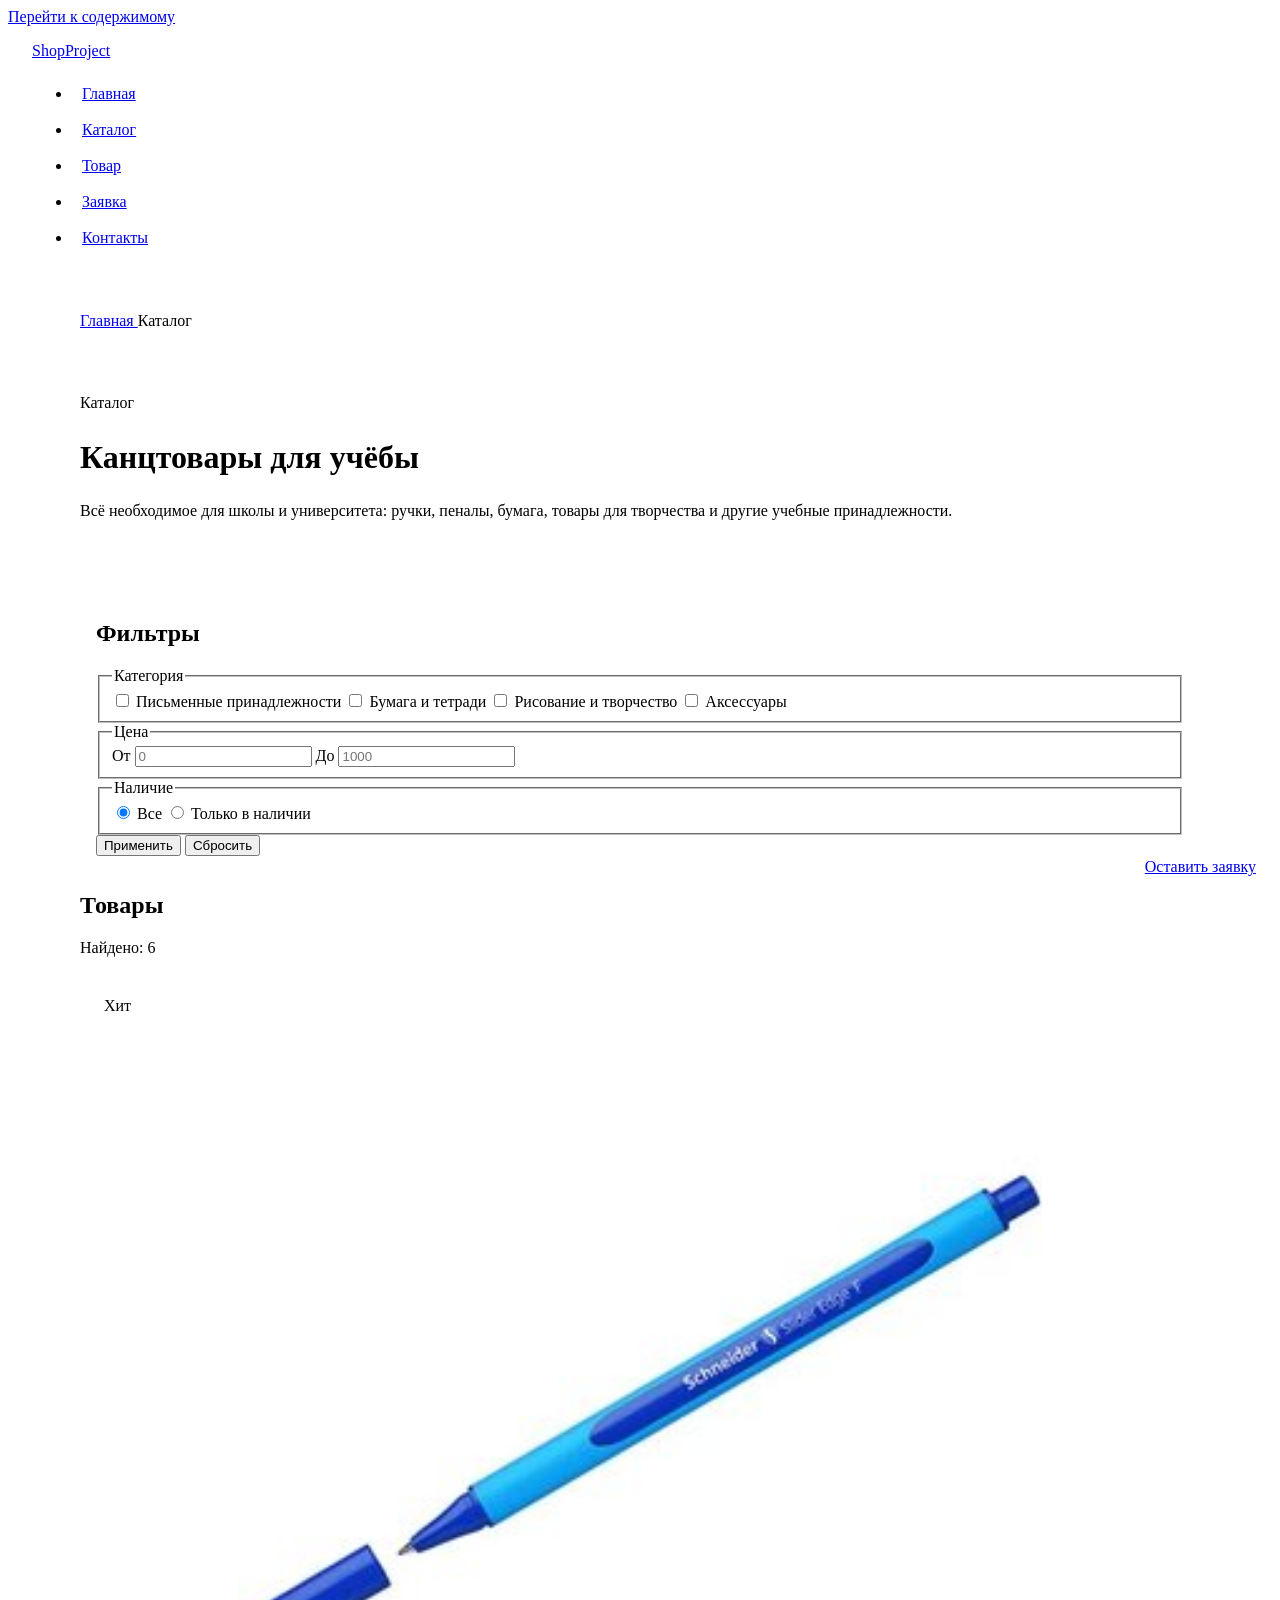
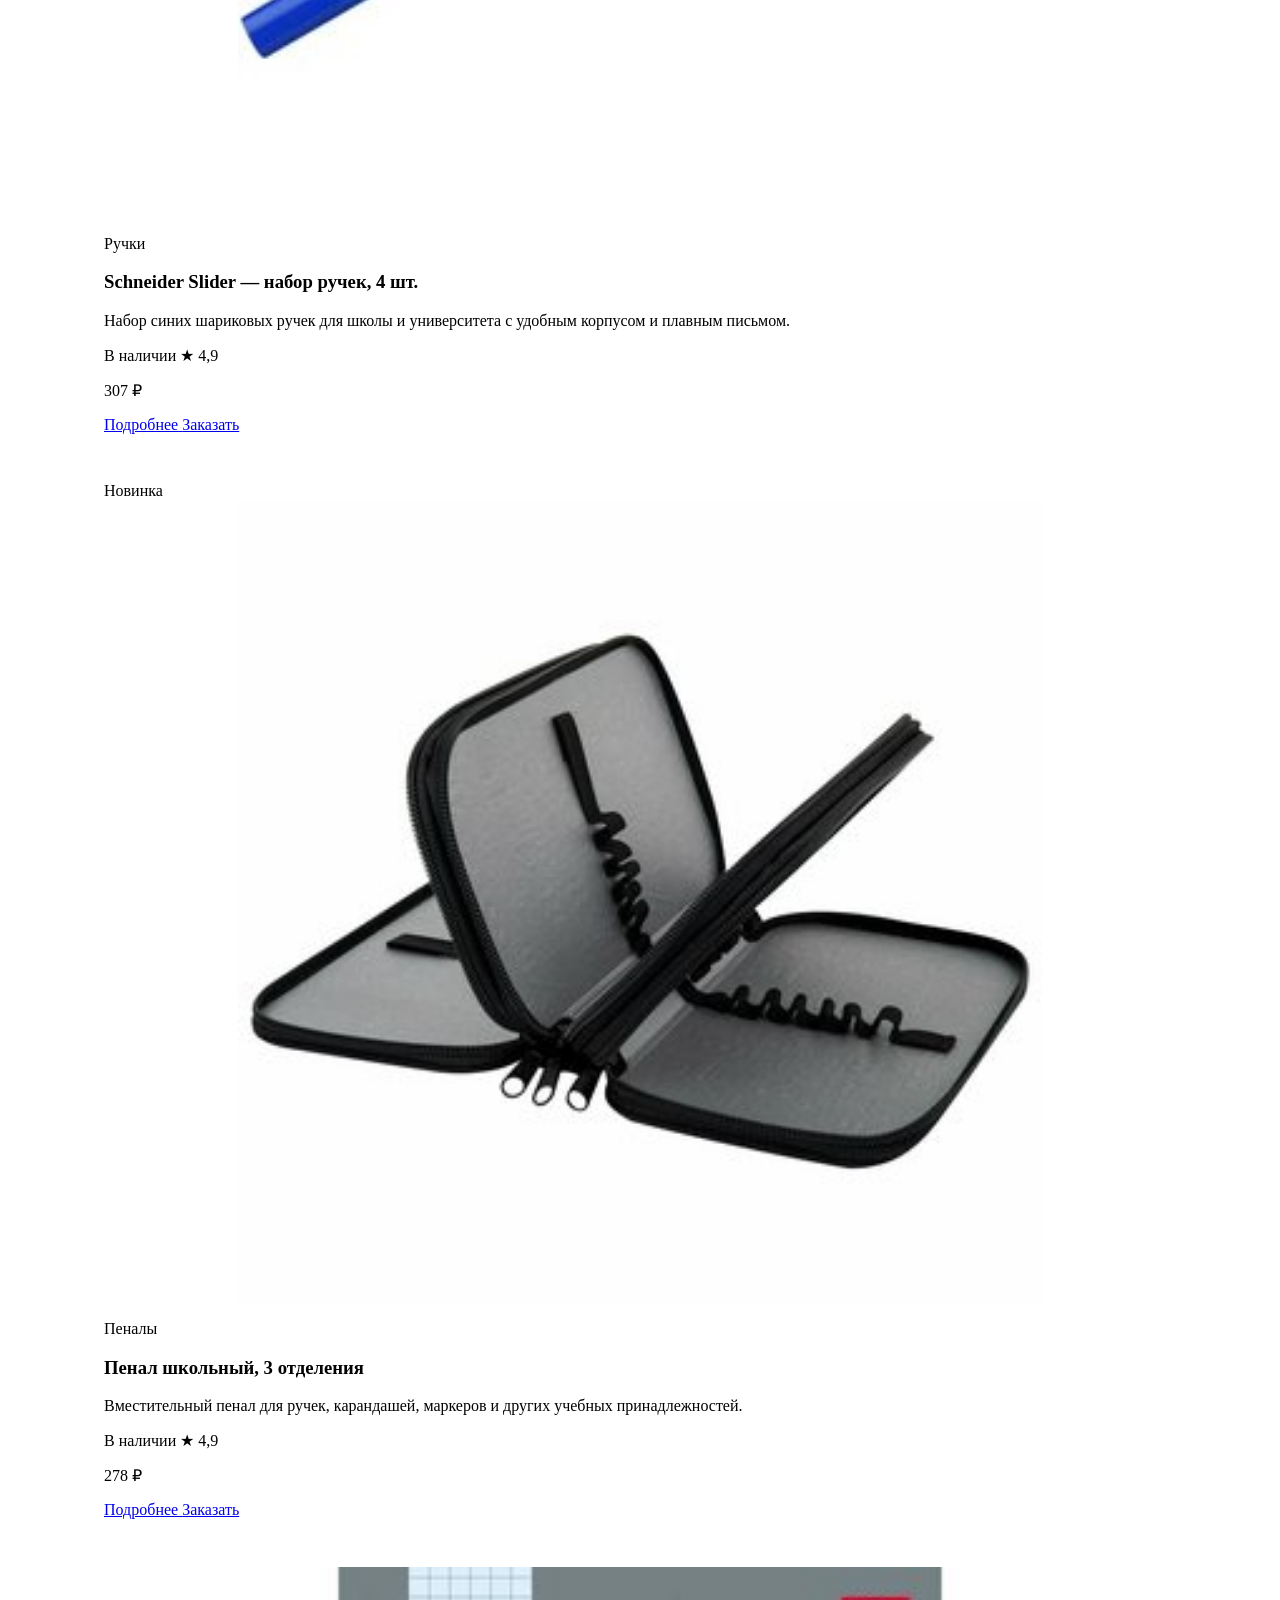
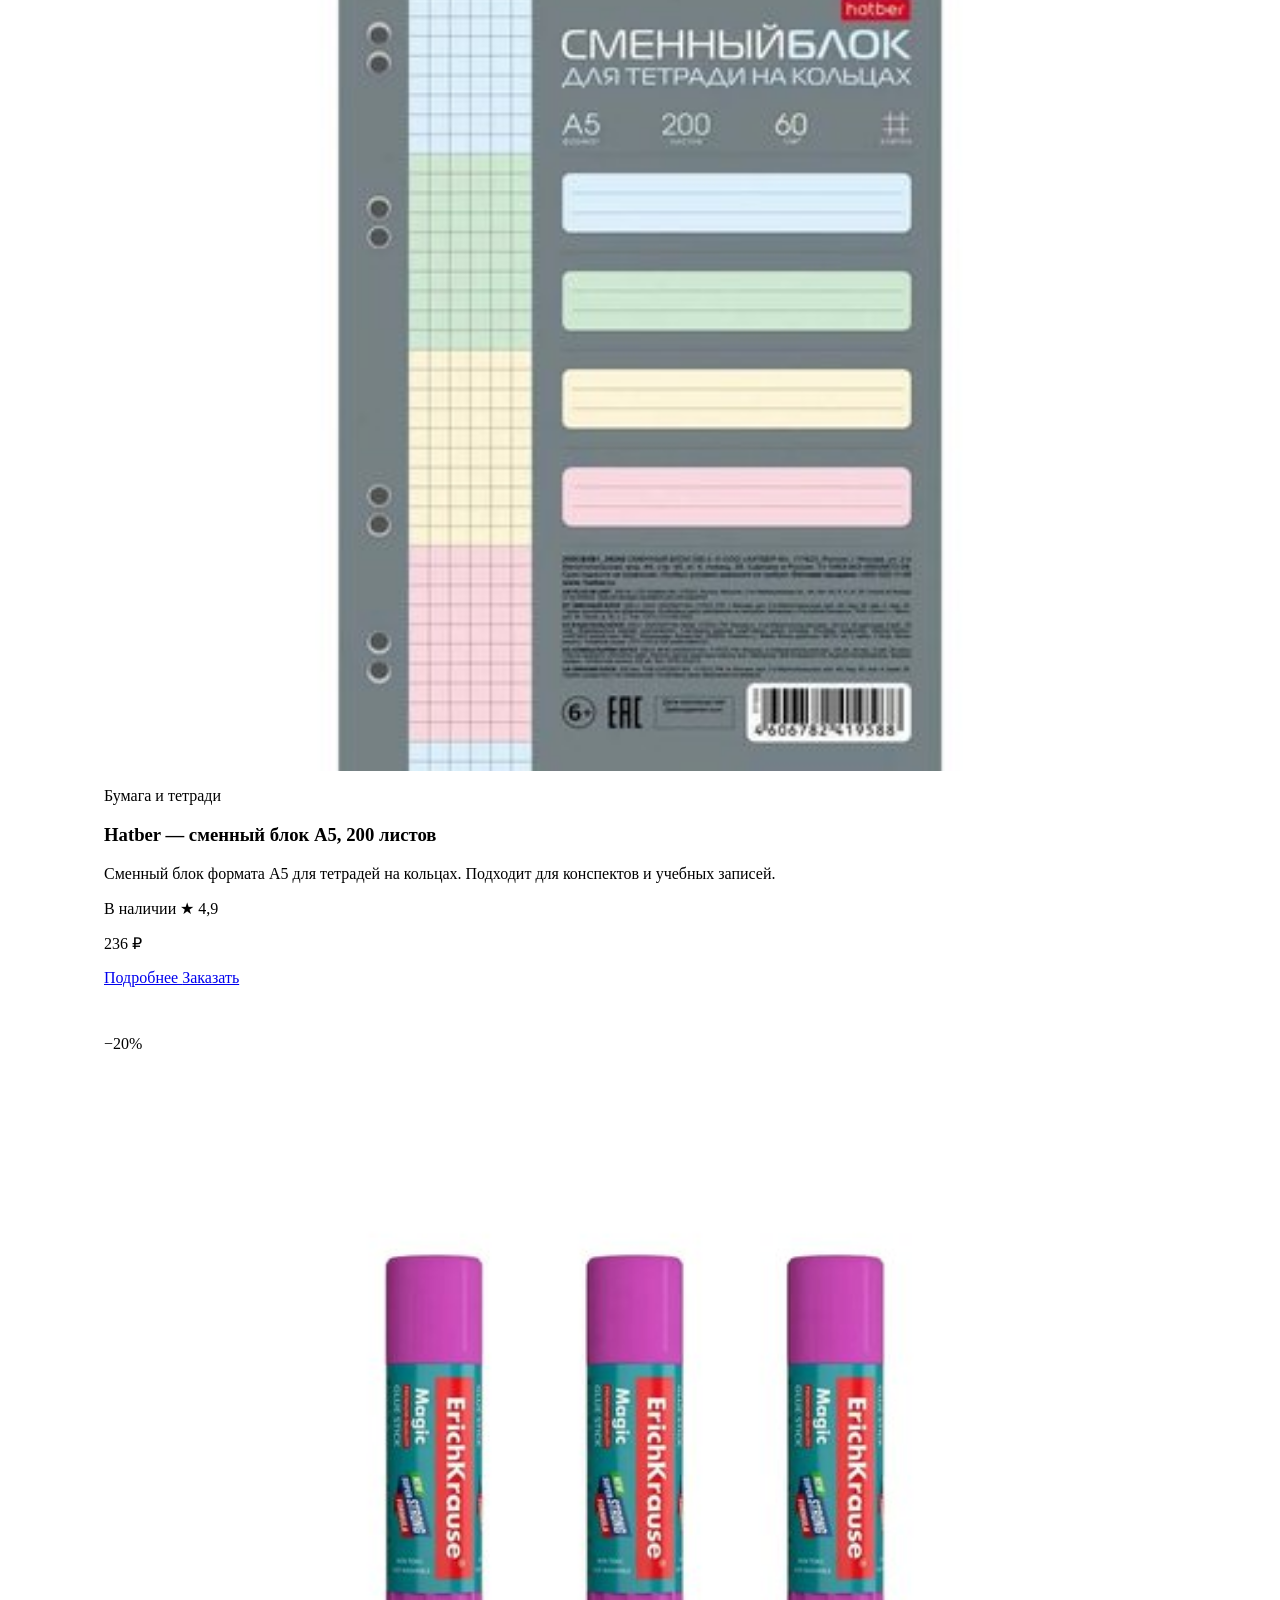
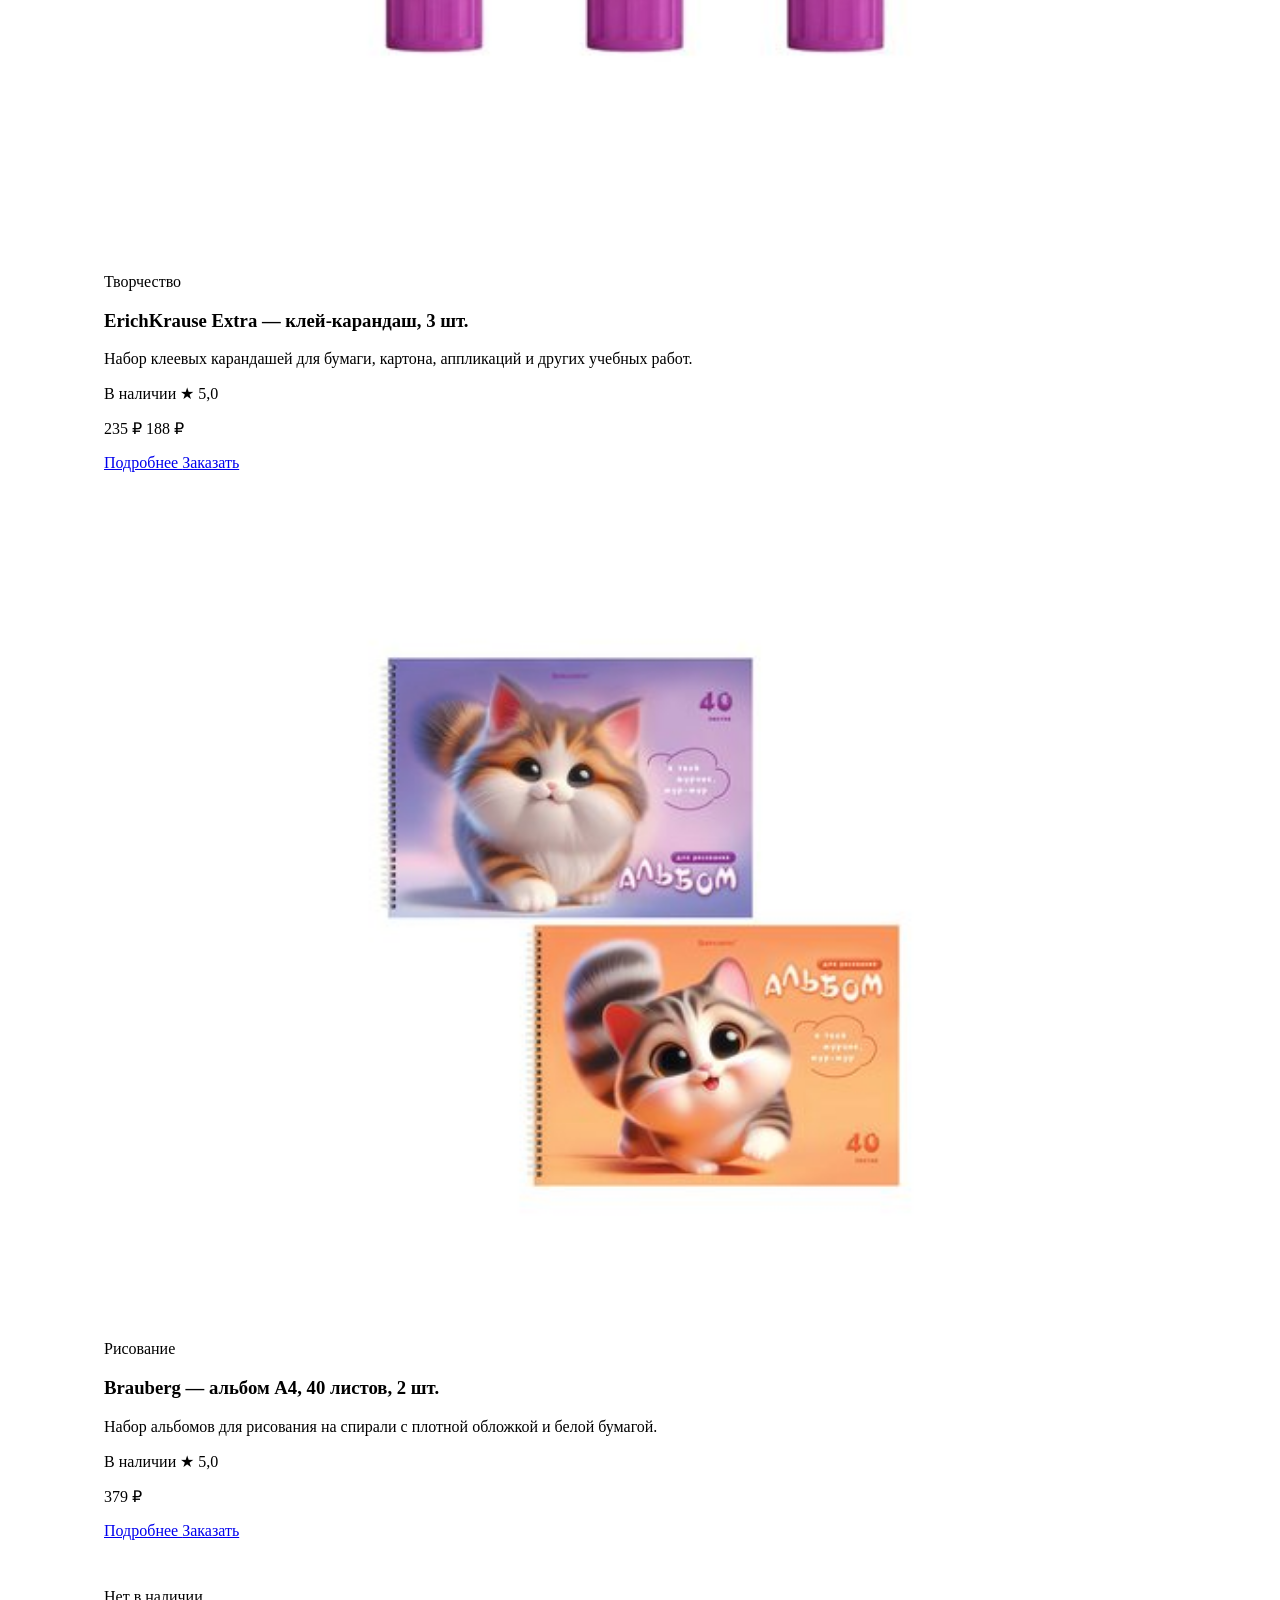
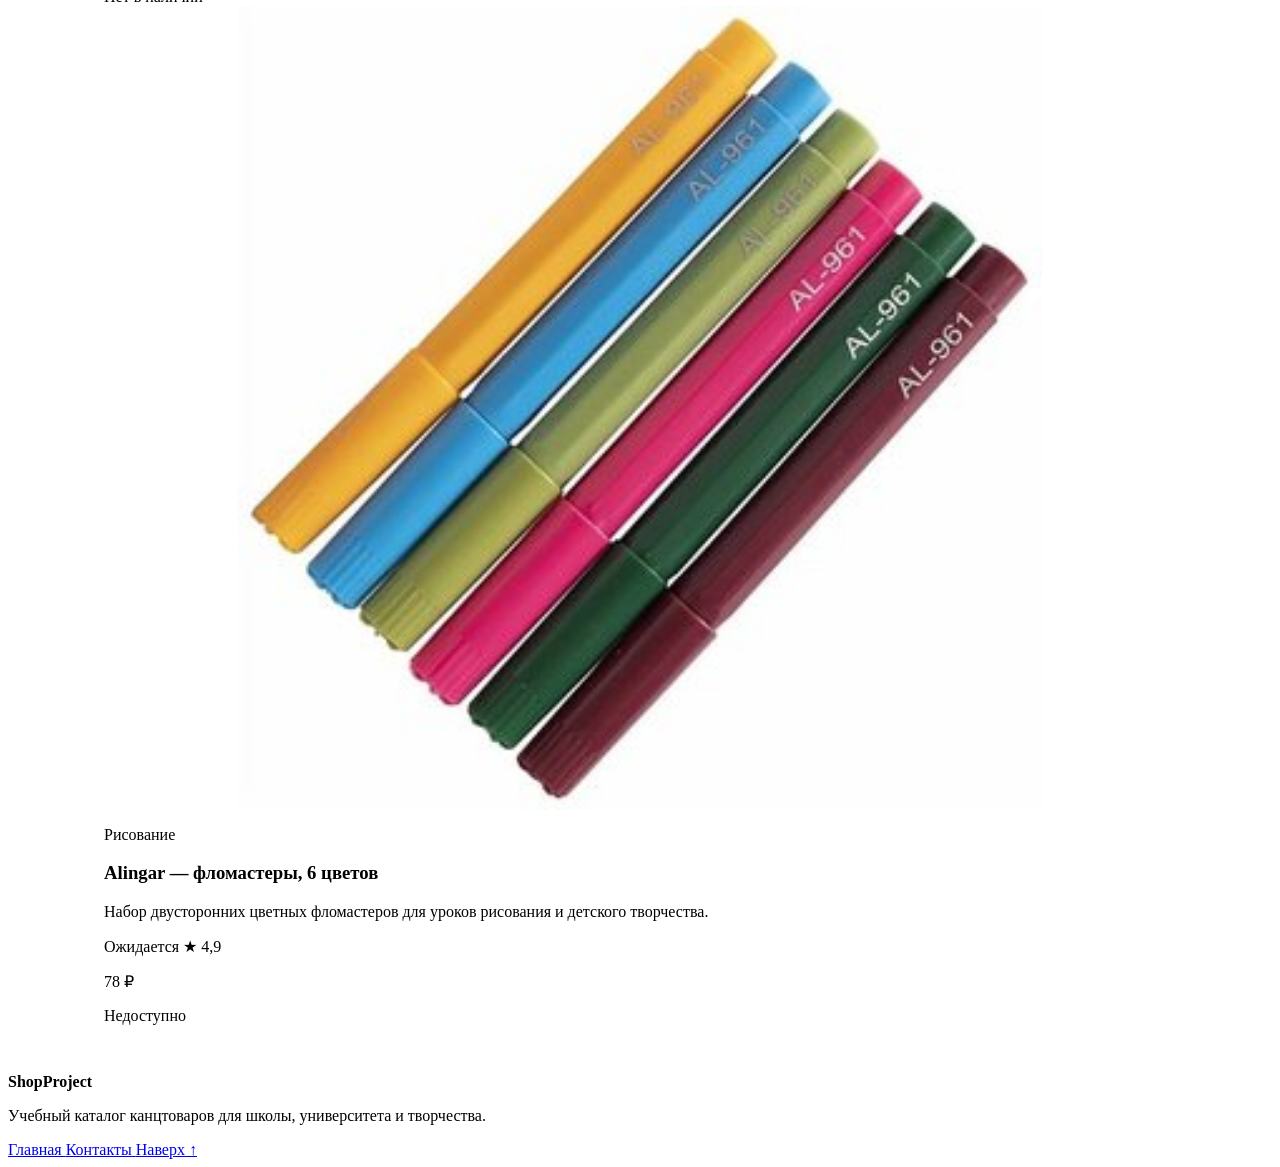
==== catalog.html @ f067e70b "feat: add responsive layout styles" ====
<!DOCTYPE html>
<html lang="ru">

<head>
  <meta charset="UTF-8">

  <meta
    name="viewport"
    content="width=device-width, initial-scale=1.0"
  >

  <meta
    name="description"
    content="Каталог учебных канцтоваров ShopProject: ручки, пеналы, бумага, клей, альбомы и фломастеры."
  >

  <title>Каталог канцтоваров — ShopProject</title>

  <link rel="stylesheet" href="css/style.css">
  <link rel="stylesheet" href="css/responsive.css">
</head>


<body id="top">

  <a
    class="skip-link"
    href="#main-content"
  >
    Перейти к содержимому
  </a>


  <!-- ===============================
       Шапка сайта
       =============================== -->

  <header class="site-header">

    <div class="site-header__inner">

      <a
        class="site-header__logo"
        href="index.html"
      >
        ShopProject
      </a>


      <nav
        class="site-nav"
        aria-label="Основная навигация"
      >

        <ul class="site-nav__list">

          <li class="site-nav__item">
            <a
              class="site-nav__link"
              href="index.html"
            >
              Главная
            </a>
          </li>

          <li class="site-nav__item">
            <a
              class="site-nav__link site-nav__link--active"
              href="catalog.html"
              aria-current="page"
            >
              Каталог
            </a>
          </li>

          <li class="site-nav__item">
            <a
              class="site-nav__link"
              href="product.html"
            >
              Товар
            </a>
          </li>

          <li class="site-nav__item">
            <a
              class="site-nav__link"
              href="order.html"
            >
              Заявка
            </a>
          </li>

          <li class="site-nav__item">
            <a
              class="site-nav__link"
              href="contacts.html"
            >
              Контакты
            </a>
          </li>

        </ul>

      </nav>

    </div>

  </header>


  <!-- ===============================
       Основное содержимое
       =============================== -->

  <main id="main-content">


    <!-- Хлебные крошки -->

    <nav
      class="breadcrumbs"
      aria-label="Хлебные крошки"
    >

      <a
        class="breadcrumbs__link"
        href="index.html"
      >
        Главная
      </a>

      <span
        class="breadcrumbs__current"
        aria-current="page"
      >
        Каталог
      </span>

    </nav>


    <!-- Заголовок каталога -->

    <section class="section section--compact">

      <div class="section__heading">

        <p class="section__eyebrow">
          Каталог
        </p>

        <h1 class="section__title">
          Канцтовары для учёбы
        </h1>

      </div>


      <p class="section__text">
        Всё необходимое для школы и университета:
        ручки, пеналы, бумага, товары для творчества
        и другие учебные принадлежности.
      </p>

    </section>


    <!-- ===============================
         Каталог и фильтры
         =============================== -->

    <div class="catalog-layout">


      <!-- Фильтры -->

      <aside
        class="catalog-filters"
        aria-labelledby="filters-title"
      >

        <h2
          class="catalog-filters__title"
          id="filters-title"
        >
          Фильтры
        </h2>


        <form
          class="filters-form"
          action="#"
          method="get"
        >


          <!-- Категория -->

          <fieldset class="filters-form__group">

            <legend class="filters-form__legend">
              Категория
            </legend>


            <label class="filters-form__label">

              <input
                class="filters-form__checkbox"
                type="checkbox"
                name="category"
                value="writing"
              >

              Письменные принадлежности

            </label>


            <label class="filters-form__label">

              <input
                class="filters-form__checkbox"
                type="checkbox"
                name="category"
                value="paper"
              >

              Бумага и тетради

            </label>


            <label class="filters-form__label">

              <input
                class="filters-form__checkbox"
                type="checkbox"
                name="category"
                value="creative"
              >

              Рисование и творчество

            </label>


            <label class="filters-form__label">

              <input
                class="filters-form__checkbox"
                type="checkbox"
                name="category"
                value="accessories"
              >

              Аксессуары

            </label>

          </fieldset>


          <!-- Цена -->

          <fieldset class="filters-form__group">

            <legend class="filters-form__legend">
              Цена
            </legend>


            <label
              class="filters-form__label"
              for="price-from"
            >
              От
            </label>

            <input
              class="filters-form__input"
              id="price-from"
              name="price-from"
              type="number"
              min="0"
              placeholder="0"
            >


            <label
              class="filters-form__label"
              for="price-to"
            >
              До
            </label>

            <input
              class="filters-form__input"
              id="price-to"
              name="price-to"
              type="number"
              min="0"
              placeholder="1000"
            >

          </fieldset>


          <!-- Наличие -->

          <fieldset class="filters-form__group">

            <legend class="filters-form__legend">
              Наличие
            </legend>


            <label class="filters-form__label">

              <input
                class="filters-form__radio"
                type="radio"
                name="stock"
                value="all"
                checked
              >

              Все

            </label>


            <label class="filters-form__label">

              <input
                class="filters-form__radio"
                type="radio"
                name="stock"
                value="available"
              >

              Только в наличии

            </label>

          </fieldset>


          <!-- Кнопки -->

          <div class="filters-form__actions">

            <button
              class="button button--primary"
              type="button"
            >
              Применить
            </button>


            <button
              class="button button--secondary"
              type="reset"
            >
              Сбросить
            </button>

          </div>

        </form>

      </aside>


      <!-- ===============================
           Товары
           =============================== -->

      <section
        class="catalog-products"
        aria-labelledby="catalog-products-title"
      >


        <div class="catalog-products__header">

          <h2
            class="catalog-products__title"
            id="catalog-products-title"
          >
            Товары
          </h2>

          <p class="catalog-products__count">
            Найдено: 6
          </p>

        </div>


        <div class="products-grid">


          <!-- ===============================
               Товар 1
               =============================== -->

          <article
            class="product-card product-card--featured"
          >

            <span
              class="product-card__badge product-card__badge--hit"
            >
              Хит
            </span>

            <img alt="Набор синих шариковых ручек Schneider Slider" class="product-card__image" decoding="async" height="550" loading="lazy" sizes="(max-width: 639px) calc(100vw - 80px), (max-width: 1023px) calc(50vw - 64px), (max-width: 1279px) 33vw, 25vw" src="images/product-1.jpg" srcset="images/product-1-320.jpg 320w, images/product-1-480.jpg 480w, images/product-1-550.jpg 550w" width="550"/>



            <p class="product-card__category">
              Ручки
            </p>


            <h3 class="product-card__title">
              Schneider Slider — набор ручек, 4 шт.
            </h3>


            <p class="product-card__description">
              Набор синих шариковых ручек для школы
              и университета с удобным корпусом
              и плавным письмом.
            </p>


            <div class="product-card__meta">

              <span class="product-card__availability">
                В наличии
              </span>

              <span class="product-card__rating">
                ★ 4,9
              </span>

            </div>


            <p class="product-card__price">
              307 ₽
            </p>


            <div class="product-card__actions">

              <a
                class="button button--secondary"
                href="product.html"
              >
                Подробнее
              </a>

              <a
                class="button button--primary"
                href="order.html"
              >
                Заказать
              </a>

            </div>

          </article>


          <!-- ===============================
               Товар 2
               =============================== -->

          <article
            class="product-card product-card--new"
          >

            <span
              class="product-card__badge product-card__badge--new"
            >
              Новинка
            </span>


            <img alt="Школьный пенал с тремя отделениями" class="product-card__image" decoding="async" height="1500" loading="lazy" sizes="(max-width: 639px) calc(100vw - 80px), (max-width: 1023px) calc(50vw - 64px), (max-width: 1279px) 33vw, 25vw" src="images/product-2.jpg" srcset="images/product-2-320.jpg 320w, images/product-2-480.jpg 480w, images/product-2-960.jpg 960w" width="1500"/>


            <p class="product-card__category">
              Пеналы
            </p>


            <h3 class="product-card__title">
              Пенал школьный, 3 отделения
            </h3>


            <p class="product-card__description">
              Вместительный пенал для ручек,
              карандашей, маркеров и других
              учебных принадлежностей.
            </p>


            <div class="product-card__meta">

              <span class="product-card__availability">
                В наличии
              </span>

              <span class="product-card__rating">
                ★ 4,9
              </span>

            </div>


            <p class="product-card__price">
              278 ₽
            </p>


            <div class="product-card__actions">

              <a
                class="button button--secondary"
                href="product.html"
              >
                Подробнее
              </a>

              <a
                class="button button--primary"
                href="order.html"
              >
                Заказать
              </a>

            </div>

          </article>


          <!-- ===============================
               Товар 3
               =============================== -->

          <article class="product-card">

            <img alt="Сменный блок Hatber формата А5 на 200 листов" class="product-card__image" decoding="async" height="800" loading="lazy" sizes="(max-width: 639px) calc(100vw - 80px), (max-width: 1023px) calc(50vw - 64px), (max-width: 1279px) 33vw, 25vw" src="images/product-3.jpg" srcset="images/product-3-320.jpg 320w, images/product-3-480.jpg 480w, images/product-3-800.jpg 800w" width="800"/>


            <p class="product-card__category">
              Бумага и тетради
            </p>


            <h3 class="product-card__title">
              Hatber — сменный блок А5, 200 листов
            </h3>


            <p class="product-card__description">
              Сменный блок формата А5 для тетрадей
              на кольцах. Подходит для конспектов
              и учебных записей.
            </p>


            <div class="product-card__meta">

              <span class="product-card__availability">
                В наличии
              </span>

              <span class="product-card__rating">
                ★ 4,9
              </span>

            </div>


            <p class="product-card__price">
              236 ₽
            </p>


            <div class="product-card__actions">

              <a
                class="button button--secondary"
                href="product.html"
              >
                Подробнее
              </a>

              <a
                class="button button--primary"
                href="order.html"
              >
                Заказать
              </a>

            </div>

          </article>


          <!-- ===============================
               Товар 4
               =============================== -->

          <article
            class="product-card product-card--discount"
          >

            <span
              class="product-card__badge product-card__badge--discount"
            >
              −20%
            </span>


            <img alt="Набор клея-карандаша ErichKrause Extra" class="product-card__image" decoding="async" height="1200" loading="lazy" sizes="(max-width: 639px) calc(100vw - 80px), (max-width: 1023px) calc(50vw - 64px), (max-width: 1279px) 33vw, 25vw" src="images/product-4.jpg" srcset="images/product-4-320.jpg 320w, images/product-4-480.jpg 480w, images/product-4-900.jpg 900w" width="900"/>


            <p class="product-card__category">
              Творчество
            </p>


            <h3 class="product-card__title">
              ErichKrause Extra — клей-карандаш, 3 шт.
            </h3>


            <p class="product-card__description">
              Набор клеевых карандашей для бумаги,
              картона, аппликаций и других
              учебных работ.
            </p>


            <div class="product-card__meta">

              <span class="product-card__availability">
                В наличии
              </span>

              <span class="product-card__rating">
                ★ 5,0
              </span>

            </div>


            <p class="product-card__price">

              <span class="product-card__old-price">
                235 ₽
              </span>

              188 ₽

            </p>


            <div class="product-card__actions">

              <a
                class="button button--secondary"
                href="product.html"
              >
                Подробнее
              </a>

              <a
                class="button button--primary"
                href="order.html"
              >
                Заказать
              </a>

            </div>

          </article>


          <!-- ===============================
               Товар 5
               =============================== -->

          <article class="product-card">

            <img alt="Альбом для рисования Brauberg формата А4" class="product-card__image" decoding="async" height="2000" loading="lazy" sizes="(max-width: 639px) calc(100vw - 80px), (max-width: 1023px) calc(50vw - 64px), (max-width: 1279px) 33vw, 25vw" src="images/product-5.jpg" srcset="images/product-5-320.jpg 320w, images/product-5-480.jpg 480w, images/product-5-960.jpg 960w" width="1500"/>


            <p class="product-card__category">
              Рисование
            </p>


            <h3 class="product-card__title">
              Brauberg — альбом А4, 40 листов, 2 шт.
            </h3>


            <p class="product-card__description">
              Набор альбомов для рисования
              на спирали с плотной обложкой
              и белой бумагой.
            </p>


            <div class="product-card__meta">

              <span class="product-card__availability">
                В наличии
              </span>

              <span class="product-card__rating">
                ★ 5,0
              </span>

            </div>


            <p class="product-card__price">
              379 ₽
            </p>


            <div class="product-card__actions">

              <a
                class="button button--secondary"
                href="product.html"
              >
                Подробнее
              </a>

              <a
                class="button button--primary"
                href="order.html"
              >
                Заказать
              </a>

            </div>

          </article>


          <!-- ===============================
               Товар 6
               =============================== -->

          <article
            class="product-card product-card--unavailable"
          >

            <span
              class="product-card__badge product-card__badge--muted"
            >
              Нет в наличии
            </span>


            <img alt="Двусторонние фломастеры Alingar на 6 цветов" class="product-card__image" decoding="async" height="800" loading="lazy" sizes="(max-width: 639px) calc(100vw - 80px), (max-width: 1023px) calc(50vw - 64px), (max-width: 1279px) 33vw, 25vw" src="images/product-6.jpg" srcset="images/product-6-320.jpg 320w, images/product-6-480.jpg 480w, images/product-6-800.jpg 800w" width="800"/>


            <p class="product-card__category">
              Рисование
            </p>


            <h3 class="product-card__title">
              Alingar — фломастеры, 6 цветов
            </h3>


            <p class="product-card__description">
              Набор двусторонних цветных фломастеров
              для уроков рисования и детского
              творчества.
            </p>


            <div class="product-card__meta">

              <span
                class="product-card__availability product-card__availability--muted"
              >
                Ожидается
              </span>

              <span class="product-card__rating">
                ★ 4,9
              </span>

            </div>


            <p class="product-card__price">
              78 ₽
            </p>


            <span
              class="button button--disabled product-card__button"
              aria-disabled="true"
            >
              Недоступно
            </span>

          </article>

        </div>

      </section>

    </div>

  </main>


  <!-- ===============================
       Фиксированная кнопка
       =============================== -->

  <a
    class="floating-action"
    href="order.html"
    aria-label="Перейти к оформлению заявки"
  >
    Оставить заявку
  </a>


  <!-- ===============================
       Подвал
       =============================== -->

  <footer class="site-footer">

    <div class="site-footer__inner">

      <div>

        <strong class="site-footer__logo">
          ShopProject
        </strong>

        <p class="site-footer__text">
          Учебный каталог канцтоваров для школы,
          университета и творчества.
        </p>

      </div>


      <nav
        class="site-footer__nav"
        aria-label="Дополнительная навигация"
      >

        <a
          class="site-footer__link"
          href="index.html"
        >
          Главная
        </a>

        <a
          class="site-footer__link"
          href="contacts.html"
        >
          Контакты
        </a>

        <a
          class="site-footer__link"
          href="#top"
        >
          Наверх ↑
        </a>

      </nav>

    </div>

  </footer>

</body>

</html>
---- css/responsive.css ----
/* Адаптивная вёрстка. Mobile First. */
*,
*::before,
*::after {
  box-sizing: border-box;
}

html {
  scroll-behavior: smooth;
}

img,
video {
  max-width: 100%;
  height: auto;
}

body {
  min-width: 0;
}

main {
  width: 100%;
  min-width: 0;
  padding: 16px;
}

.container,
.main,
.section {
  width: min(100%, var(--container-width, 1120px));
  margin-inline: auto;
}

.section {
  padding-block: clamp(24px, 5vw, 48px);
}

.section__title {
  font-size: clamp(24px, 5vw, 32px);
}

.breadcrumbs,
.catalog-layout,
.product-details,
.order-layout,
.contacts-grid {
  width: min(100%, var(--container-width, 1120px));
  margin-inline: auto;
}

/* Шапка и меню */
.site-header {
  position: static;
  top: auto;
}

.site-header__inner {
  flex-direction: column;
  align-items: stretch;
  gap: 12px;
  padding: 16px;
}

.site-header__logo {
  align-self: flex-start;
}

.site-nav,
.site-nav__list,
.site-nav__item {
  width: 100%;
  min-width: 0;
}

.site-nav__list {
  flex-direction: column;
  flex-wrap: nowrap;
  align-items: stretch;
  gap: 6px;
}

.site-nav__link {
  display: block;
  width: 100%;
  padding: 12px 16px;
}

/* Главная страница */
.hero {
  grid-template-columns: minmax(0, 1fr);
  gap: 24px;
  padding: clamp(20px, 4vw, 48px);
}

.hero__content,
.hero__panel {
  min-width: 0;
}

.hero__title {
  font-size: clamp(28px, 7vw, 56px);
  line-height: 1.1;
  overflow-wrap: anywhere;
}

.hero__actions,
.product-card__actions,
.product-details__actions {
  flex-wrap: wrap;
}

.hero__panel {
  padding: clamp(18px, 3vw, 32px);
}

.hero__panel-list {
  grid-template-columns: minmax(0, 1fr);
}

.benefits-grid,
.steps-list,
.contacts-grid,
.feature-strip {
  grid-template-columns: minmax(0, 1fr);
}

/* Карточки товаров */
.products-grid {
  grid-template-columns: minmax(0, 1fr);
  gap: 16px;
}

.product-card {
  min-width: 0;
  padding: clamp(16px, 3vw, 24px);
}

.product-card__title,
.product-card__description {
  overflow-wrap: anywhere;
}

.product-card__image {
  display: block;
  width: 100%;
  aspect-ratio: 4 / 3;
  object-fit: contain;
}

.product-card__actions .button {
  max-width: 100%;
}

/* Каталог и фильтр */
.catalog-layout {
  grid-template-columns: minmax(0, 1fr);
  gap: 24px;
}

.catalog-filters {
  position: static;
  top: auto;
  order: -1;
  min-width: 0;
  padding: 16px;
}

.catalog-products {
  min-width: 0;
}

.catalog-products__header,
.filters-form__actions {
  flex-wrap: wrap;
}

.filters-form__actions .button {
  flex: 1 1 140px;
}

/* Страница товара */
.product-details {
  grid-template-columns: minmax(0, 1fr);
  gap: 24px;
}

.product-details__visual {
  min-height: 0;
  padding: 20px;
}

.product-details__picture {
  display: block;
  width: 100%;
}

.product-details__image {
  width: 100%;
  height: auto;
  max-height: 420px;
  object-fit: contain;
}

.product-details__title {
  font-size: clamp(26px, 5vw, 40px);
  overflow-wrap: anywhere;
}

/* Форма заявки и диалог */
.order-layout {
  grid-template-columns: minmax(0, 1fr);
  gap: 24px;
}

.order-panel,
.order-summary {
  min-width: 0;
  padding: clamp(16px, 3vw, 32px);
}

.order-form {
  display: grid;
  grid-template-columns: minmax(0, 1fr);
  gap: 16px;
}

.order-form__field {
  min-width: 0;
  margin-bottom: 0;
}

.order-form__input,
.order-form__select,
.order-form__textarea {
  width: 100%;
  min-width: 0;
  min-height: 44px;
  padding: 10px 12px;
  font: inherit;
}

.order-form__textarea {
  min-height: 120px;
  resize: vertical;
}

.order-form__actions,
.order-form__notice,
.order-form__field--checkbox {
  grid-column: 1 / -1;
}

.order-dialog {
  width: min(calc(100% - 32px), 560px);
  max-width: calc(100dvh - 32px);
  overflow-y: auto;
  padding: clamp(16px, 3vw, 32px);
}

.order-dialog__close {
  flex: 0 0 40px;
}

/* Таблица: прокручивается отдельно от страницы */
.table-wrapper {
  width: 100%;
  max-width: 100%;
  overflow-x: auto;
  -webkit-overflow-scrolling: touch;
}

.product-table {
  width: 100%;
  min-width: 640px;
  border-collapse: collapse;
}

.product-table th,
.product-table td {
  padding: 12px;
  text-align: left;
}

/* Подвал, контакты, плавающая кнопка */
.site-footer__inner,
.contact-action {
  flex-direction: column;
  align-items: stretch;
}

.contact-card {
  min-width: 0;
}

.contact-card__value {
  overflow-wrap: anywhere;
}

.floating-action {
  position: static;
  display: table;
  margin: 16px auto 24px;
  text-align: center;
}

@media (min-width: 640px) {
  .products-grid,
  .hero__panel-list,
  .benefits-grid,
  .contacts-grid,
  .feature-strip {
    grid-template-columns: repeat(2, minmax(0, 1fr));
  }
}

@media (min-width: 768px) {
  main {
    padding: 24px;
  }

  .site-header {
    position: sticky;
    top: 0;
    z-index: 100;
  }

  .site-header__inner {
    flex-direction: row;
    align-items: center;
    justify-content: space-between;
    gap: 16px;
    padding: 16px 24px;
  }

  .site-nav,
  .site-nav__item {
    width: auto;
  }

  .site-nav__list {
    flex-direction: row;
    flex-wrap: wrap;
    align-items: center;
  }

  .site-nav__link {
    display: inline-block;
    width: auto;
    padding: 9px 10px;
  }

  .order-form--page {
    grid-template-columns: repeat(2, minmax(0, 1fr));
  }

  .order-form--page .order-form__actions,
  .order-form--page .order-form__field--checkbox {
    grid-column: 1 / -1;
  }

  .floating-action {
    position: fixed;
    right: 24px;
    bottom: 24px;
    z-index: 90;
    margin: 0;
  }
}

@media (min-width: 900px) {
  .hero {
    grid-template-columns: minmax(0, 1.6fr) minmax(280px, 0.8fr);
  }

  .product-details {
    grid-template-columns: minmax(0, 1fr) minmax(0, 1fr);
    gap: 48px;
  }
}

@media (min-width: 1024px) {
  .catalog-layout {
    grid-template-columns: 280px minmax(0, 1fr);
    align-items: start;
  }

  .catalog-filters {
    position: sticky;
    top: 88px;
    order: initial;
  }

  .products-grid {
    grid-template-columns: repeat(3, minmax(0, 1fr));
  }

  .order-layout {
    grid-template-columns: minmax(0, 1.4fr) minmax(0, 0.8fr);
  }

  .benefits-grid,
  .contacts-grid,
  .feature-strip {
    grid-template-columns: repeat(3, minmax(0, 1fr));
  }

  .site-footer__inner,
  .contact-action {
    flex-direction: row;
    align-items: flex-start;
  }
}

@media (min-width: 1280px) {
  .products-grid {
    grid-template-columns: repeat(4, minmax(0, 1fr));
  }
}
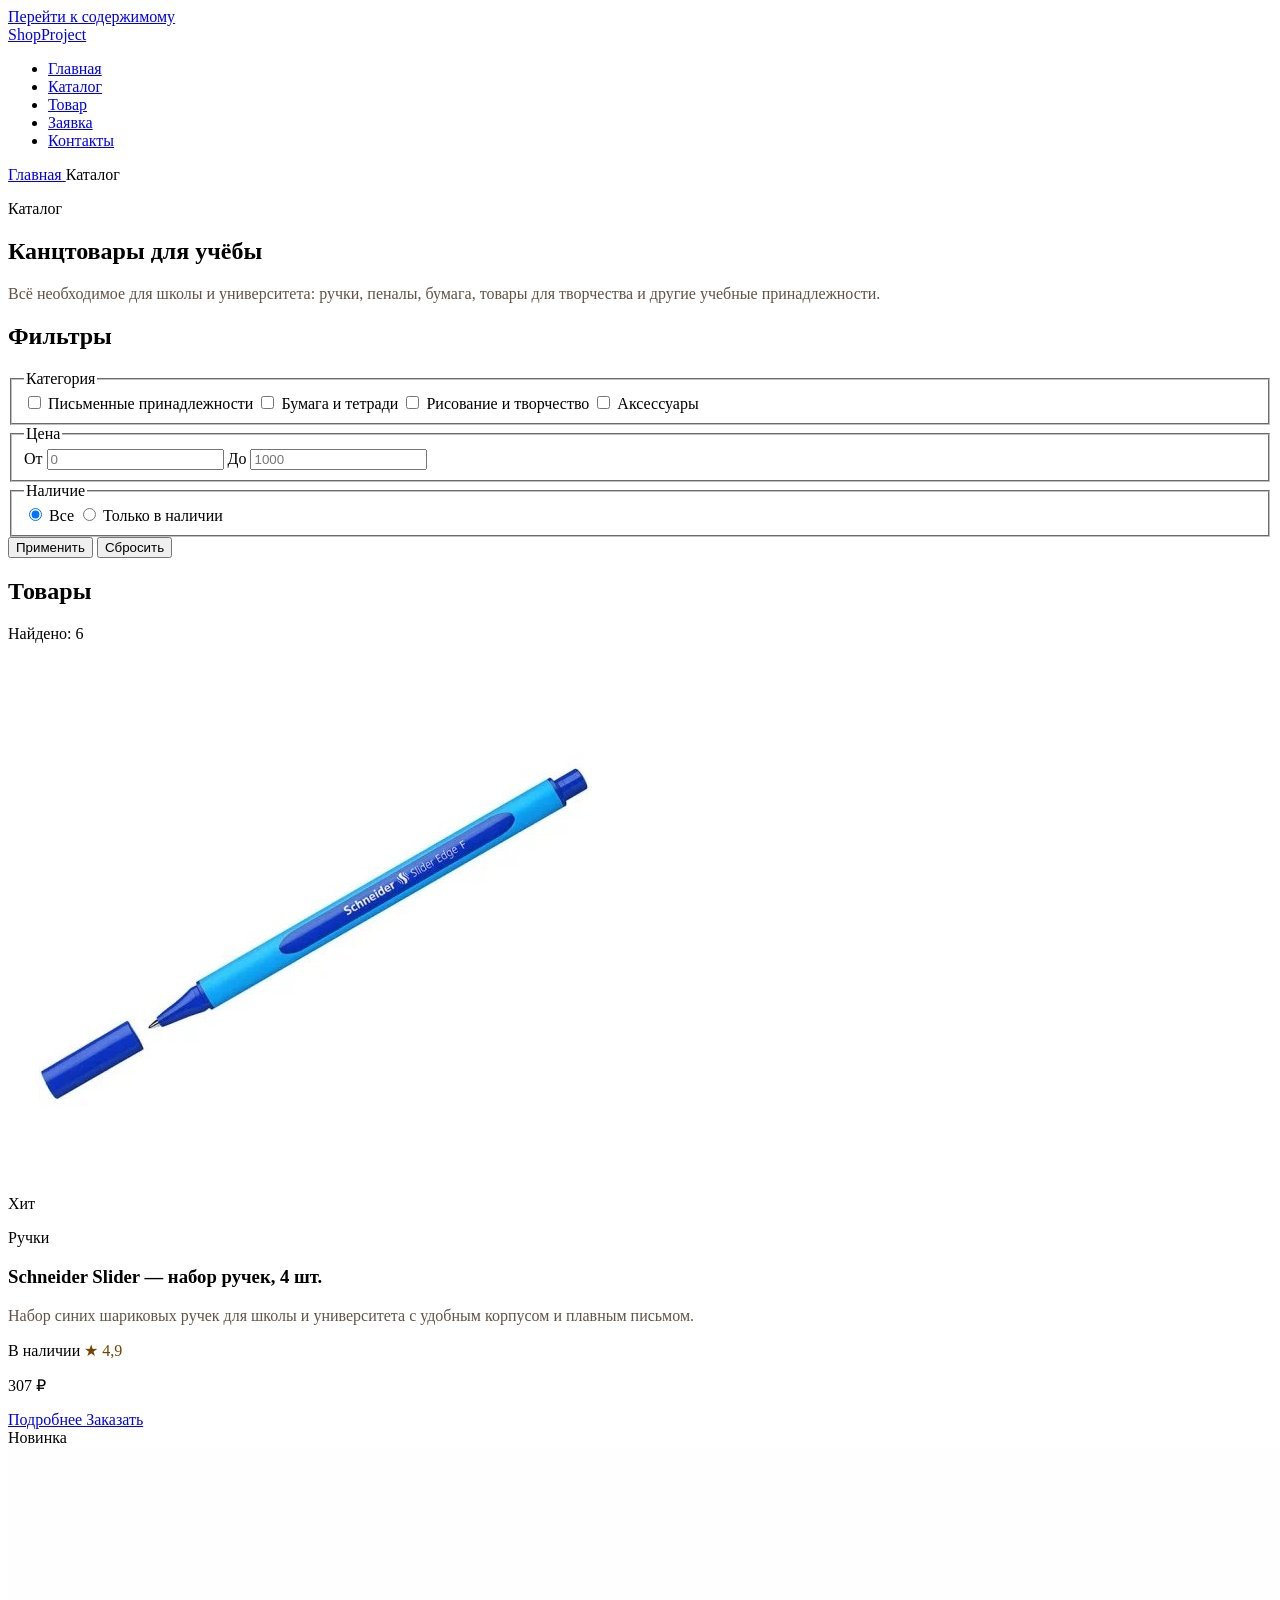
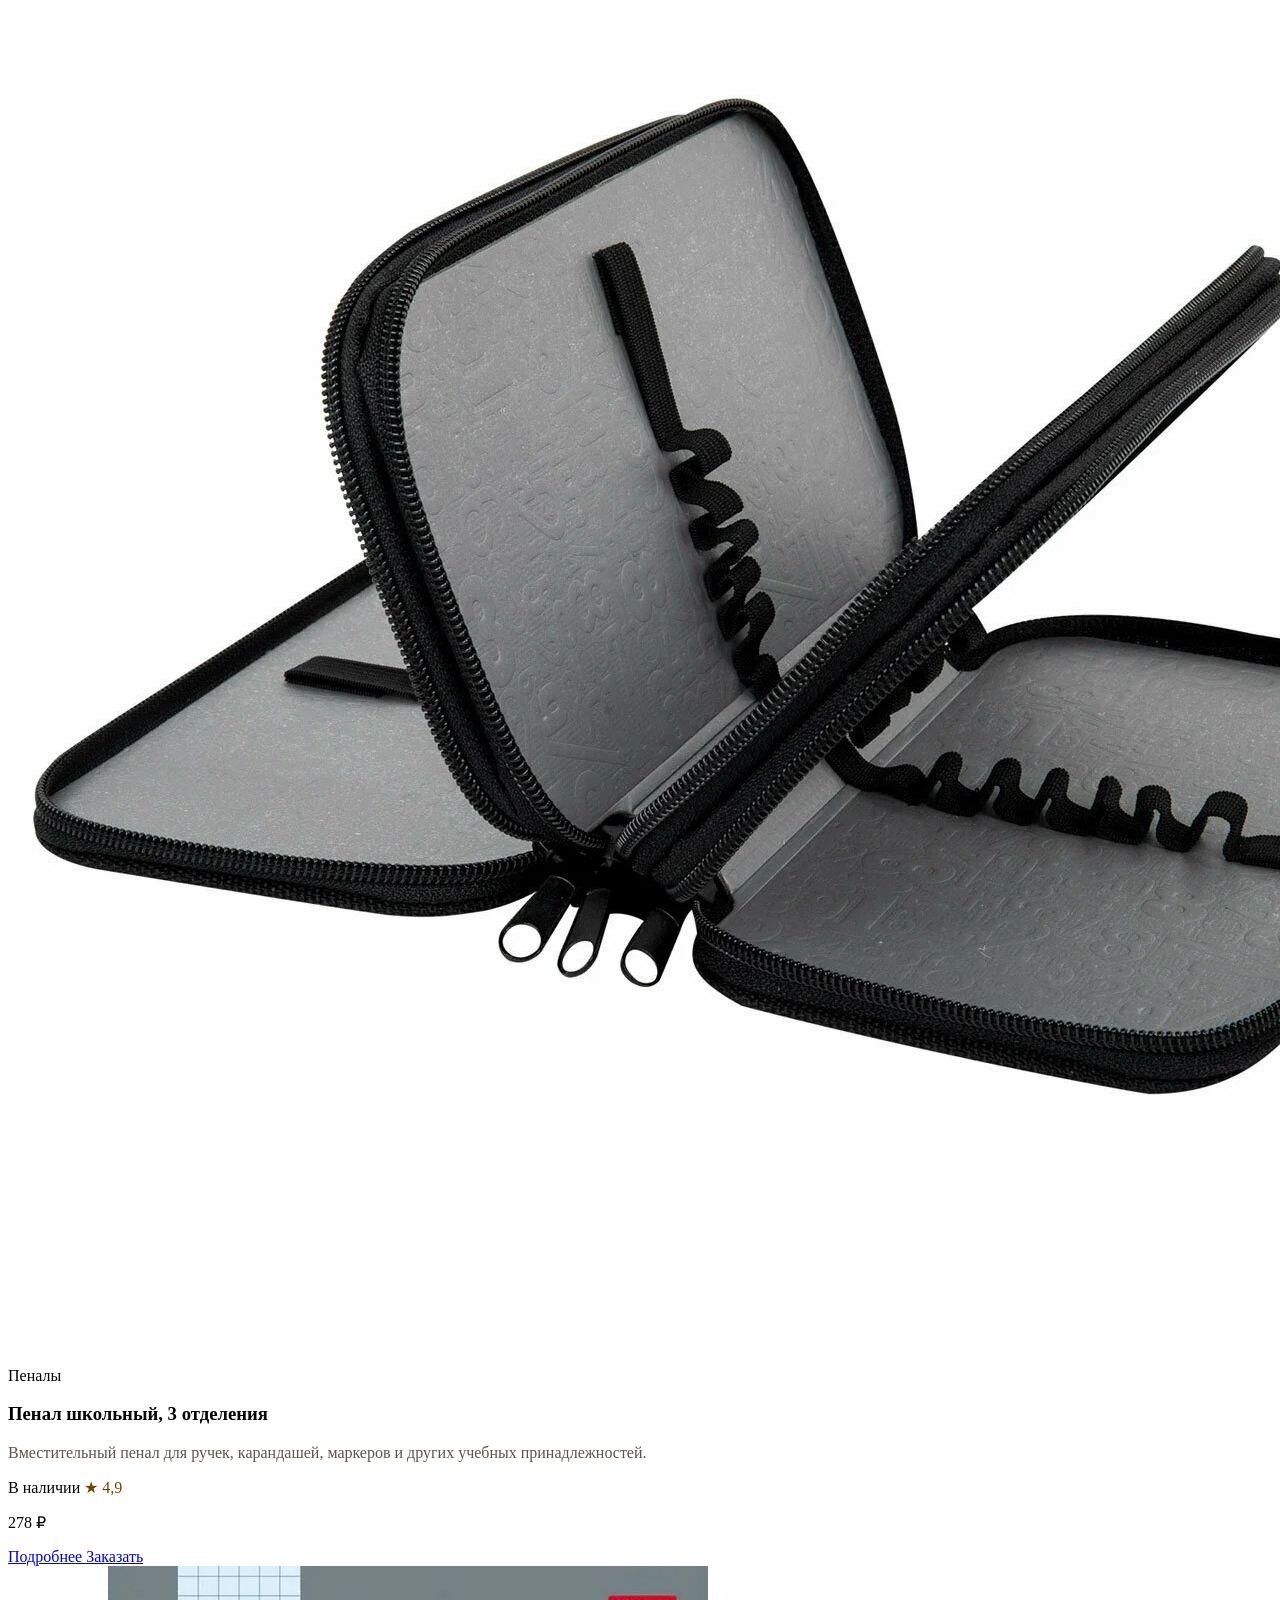
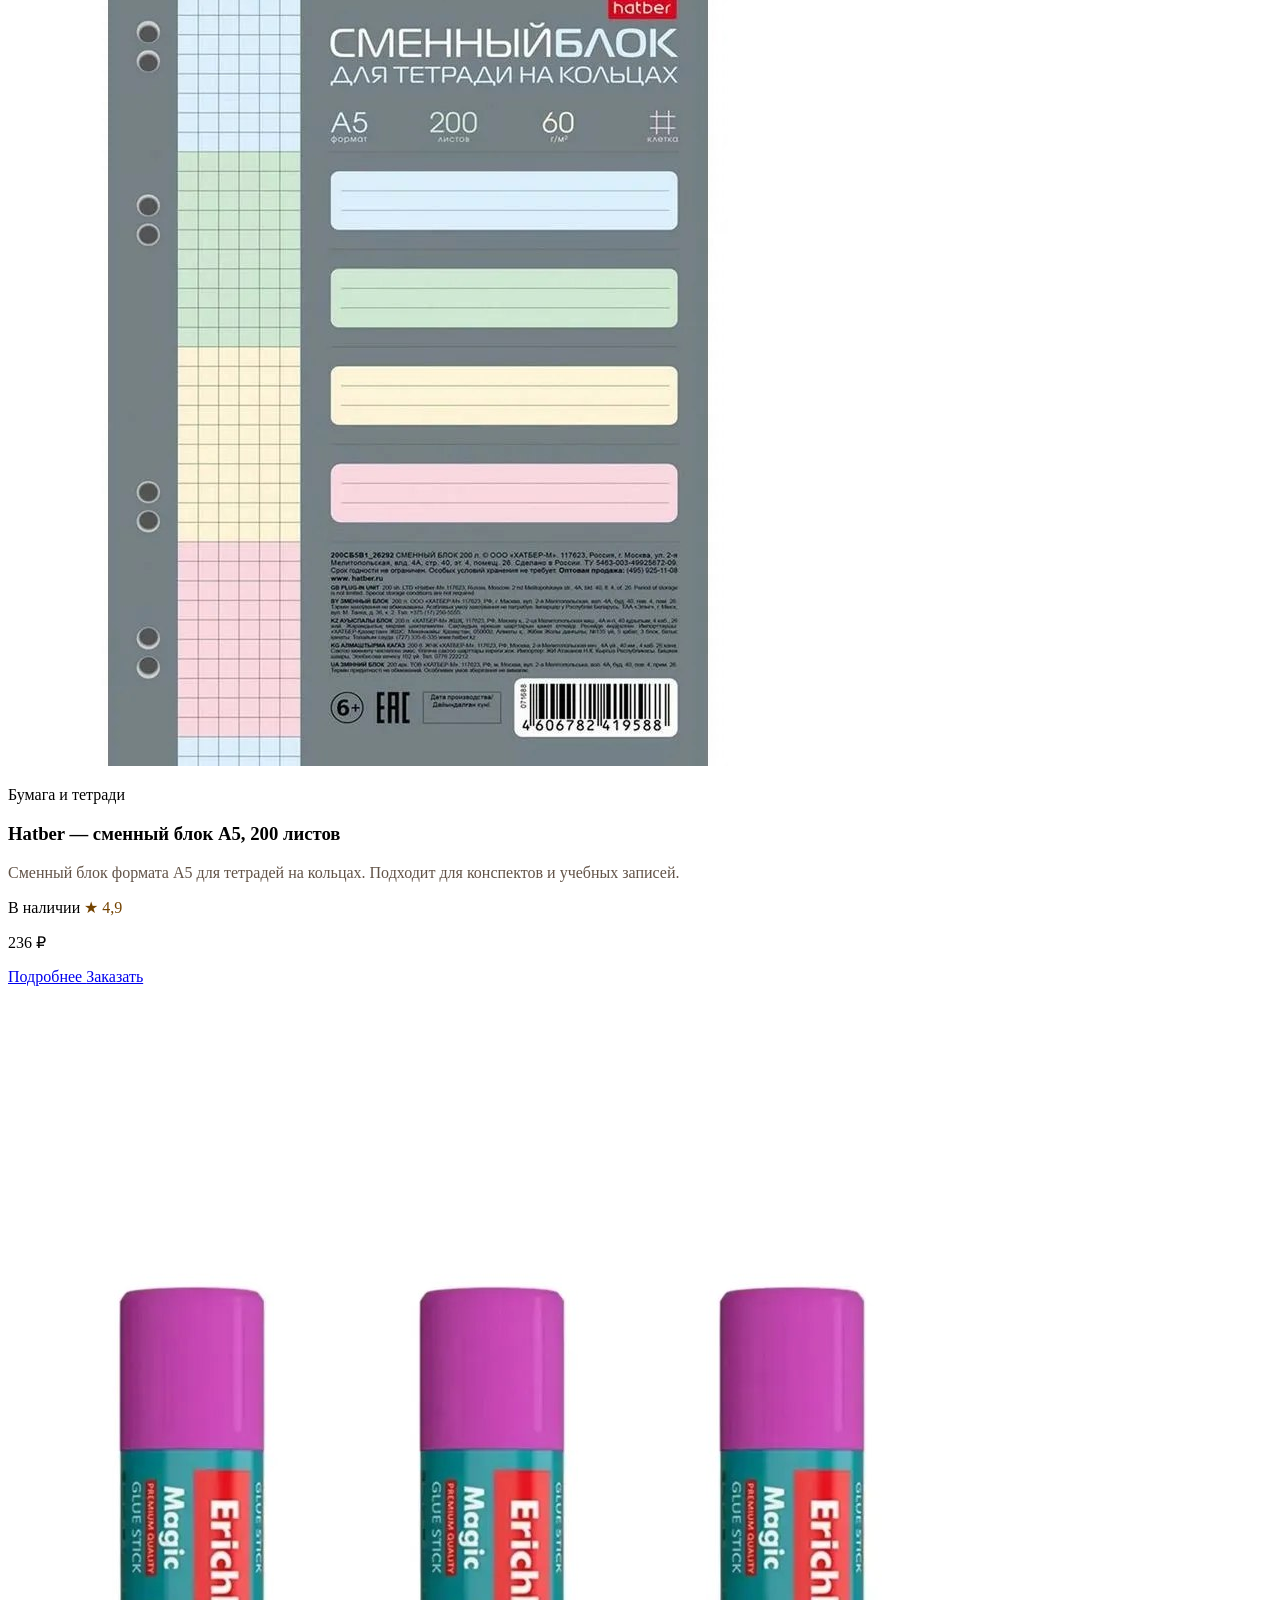
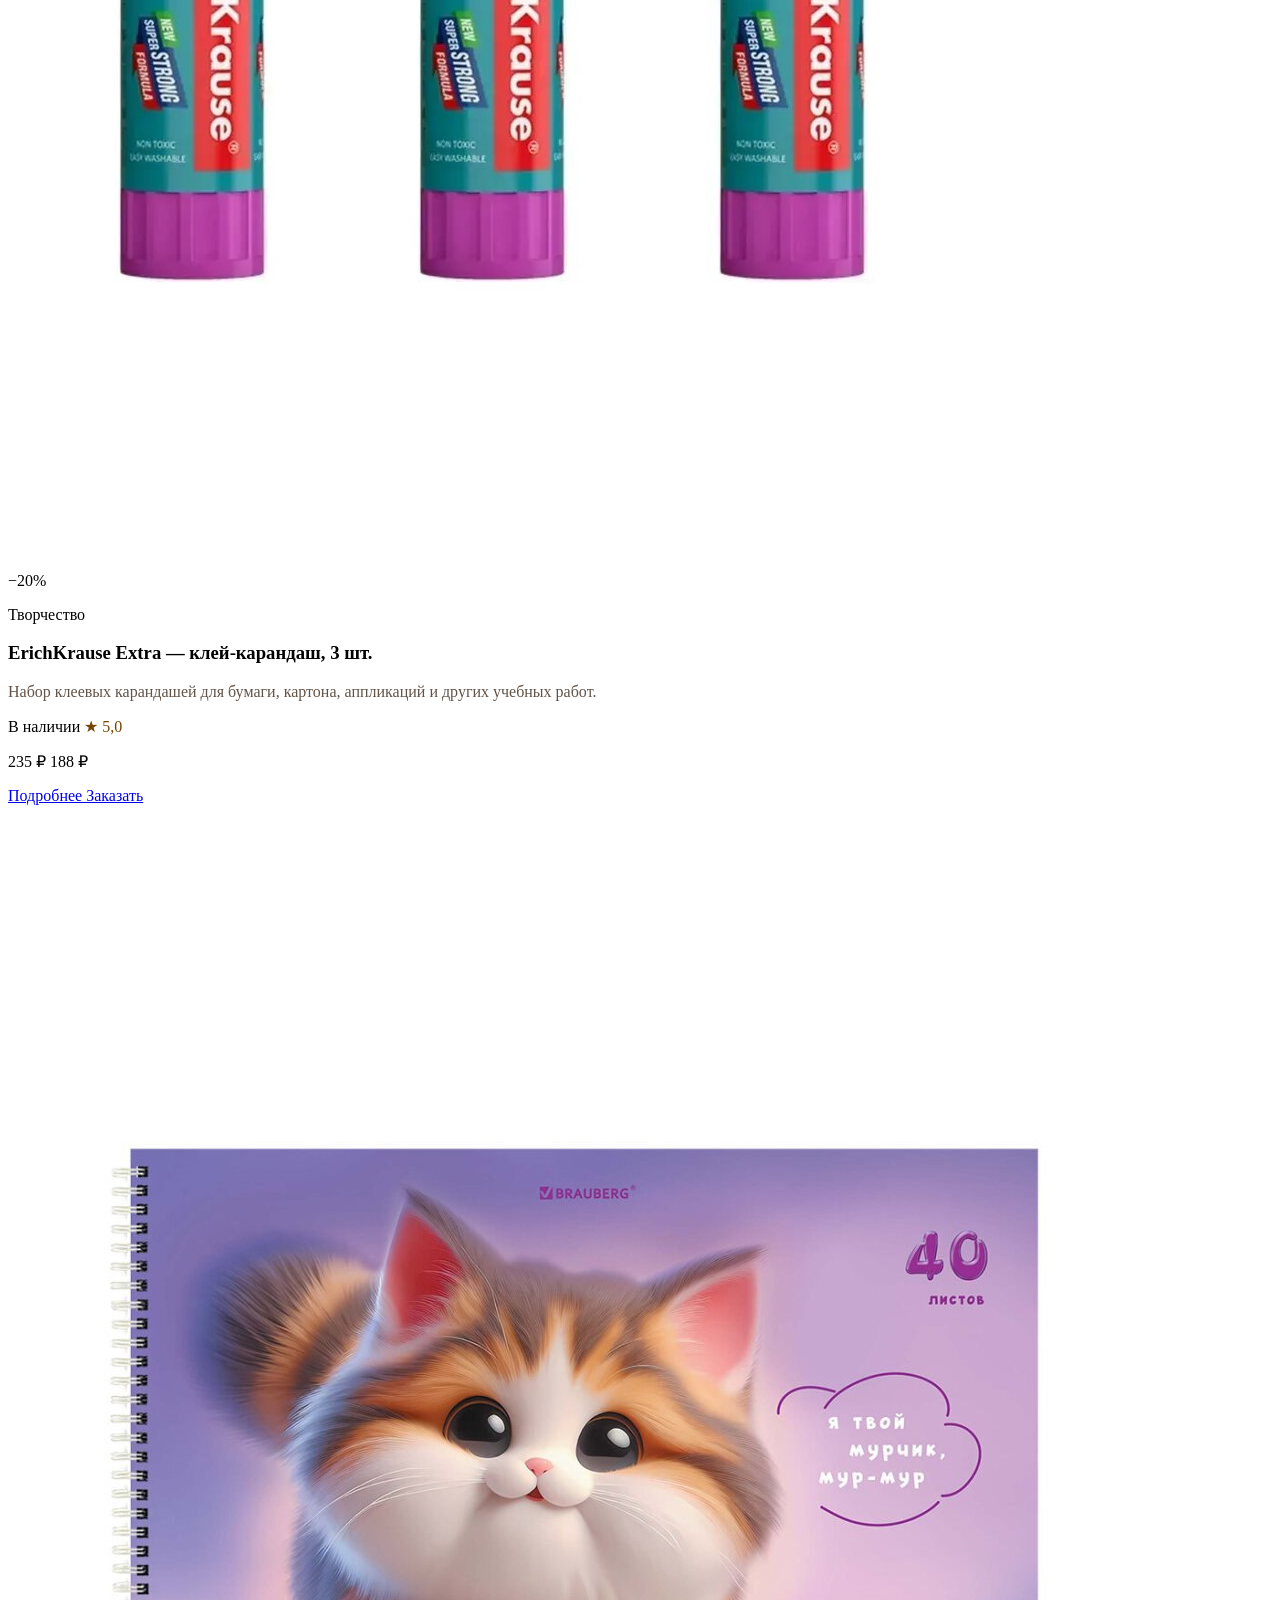
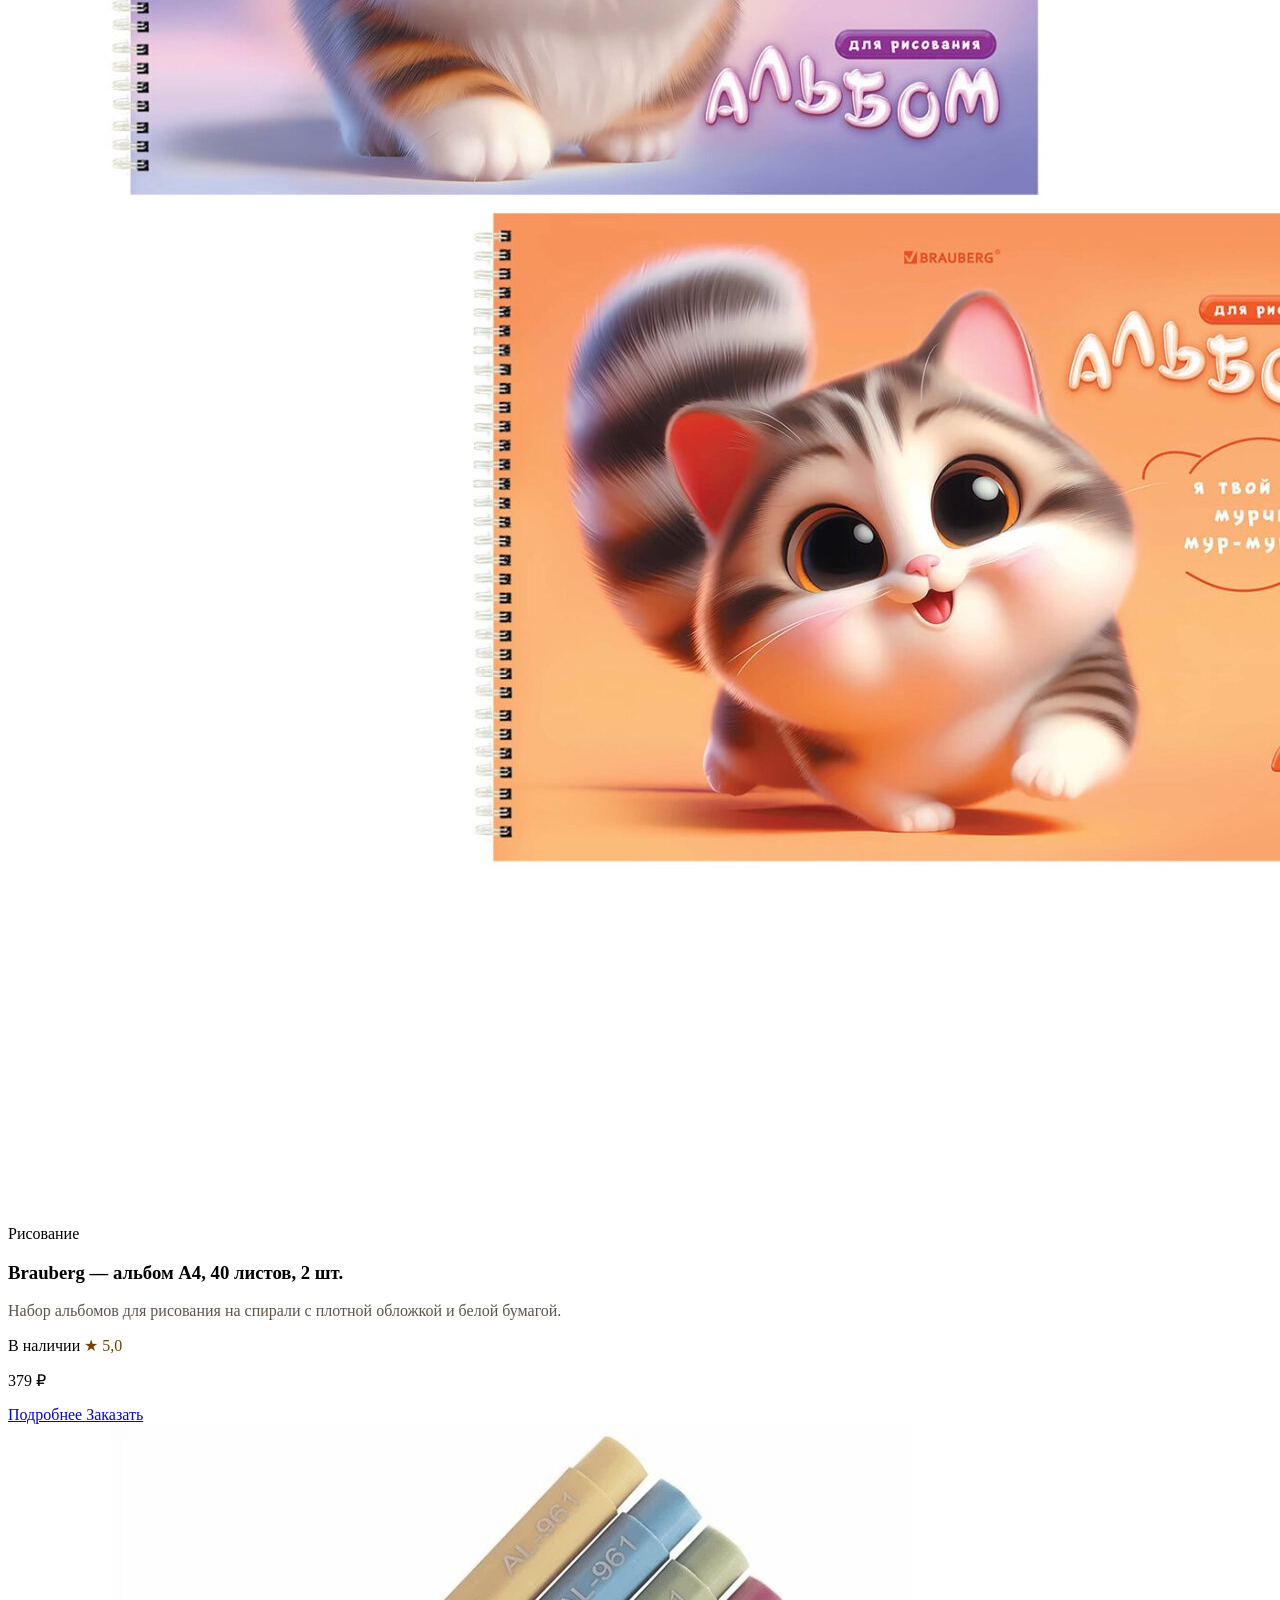
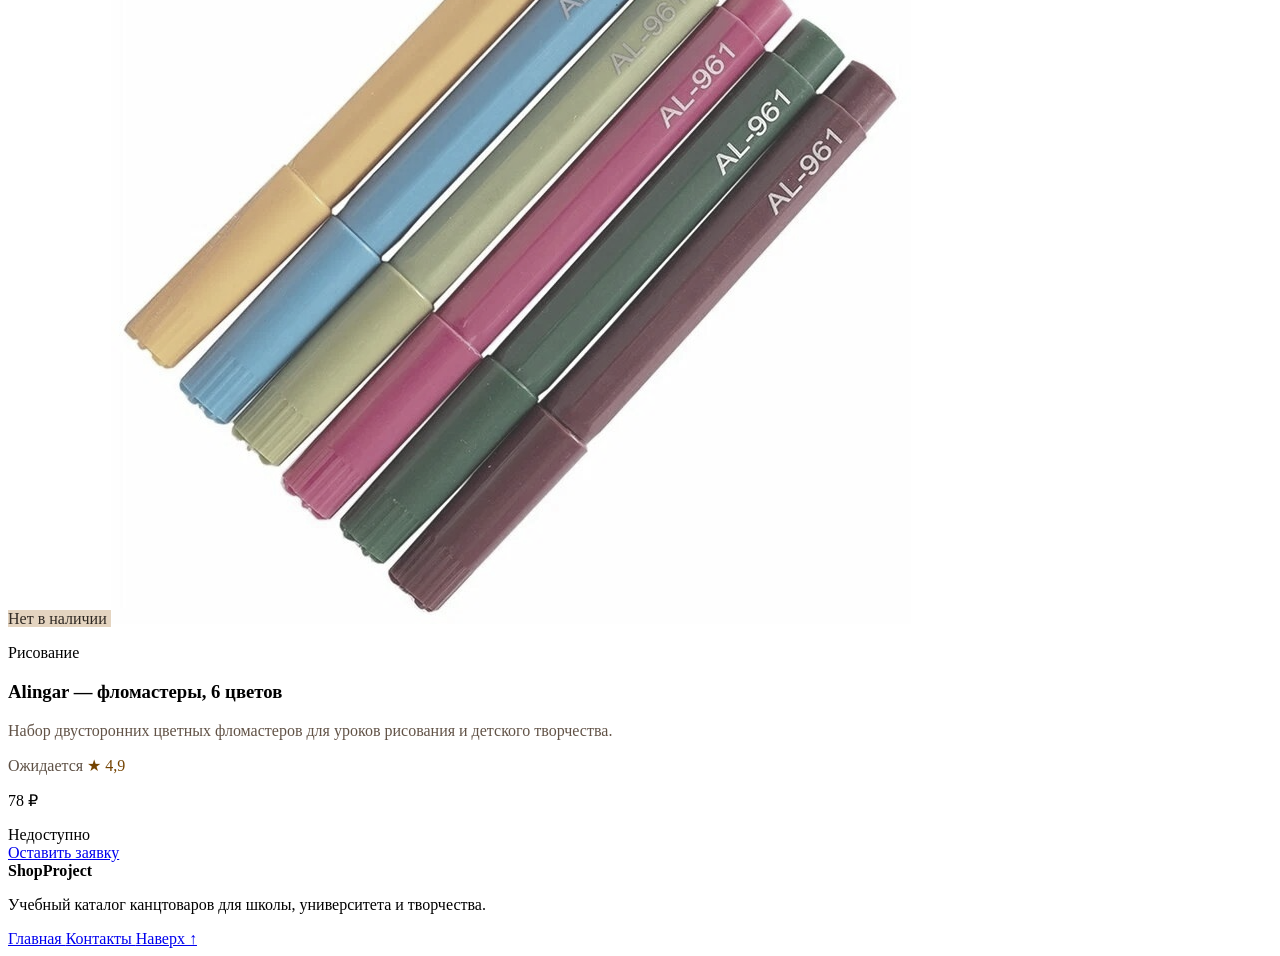
==== commit 253ca61c: "fix: improve accessibility and add Lighthouse report" ====
--- a/catalog.html
+++ b/catalog.html
@@ -1,4 +1,4 @@
-<!DOCTYPE html>
+﻿<!DOCTYPE html>
 <html lang="ru">
 
 <head>
@@ -16,8 +16,11 @@
 
   <title>Каталог канцтоваров — ShopProject</title>
 
-  <link rel="stylesheet" href="css/style.css">
-  <link rel="stylesheet" href="css/responsive.css">
+  <link
+    rel="stylesheet"
+    href="css/style.css"
+  >
+  <link rel="stylesheet" href="css/accessibility.css">
 </head>
 
 
@@ -113,7 +116,7 @@
        Основное содержимое
        =============================== -->
 
-  <main id="main-content">
+  <main id="main-content" tabindex="-1">
 
 
     <!-- Хлебные крошки -->
@@ -416,8 +419,12 @@
               Хит
             </span>
 
-            <img alt="Набор синих шариковых ручек Schneider Slider" class="product-card__image" decoding="async" height="550" loading="lazy" sizes="(max-width: 639px) calc(100vw - 80px), (max-width: 1023px) calc(50vw - 64px), (max-width: 1279px) 33vw, 25vw" src="images/product-1.jpg" srcset="images/product-1-320.jpg 320w, images/product-1-480.jpg 480w, images/product-1-550.jpg 550w" width="550"/>
-
+
+            <img
+              class="product-card__image"
+              src="images/product-1.jpg"
+              alt="Набор синих шариковых ручек Schneider Slider"
+            >
 
 
             <p class="product-card__category">
@@ -491,7 +498,11 @@
             </span>
 
 
-            <img alt="Школьный пенал с тремя отделениями" class="product-card__image" decoding="async" height="1500" loading="lazy" sizes="(max-width: 639px) calc(100vw - 80px), (max-width: 1023px) calc(50vw - 64px), (max-width: 1279px) 33vw, 25vw" src="images/product-2.jpg" srcset="images/product-2-320.jpg 320w, images/product-2-480.jpg 480w, images/product-2-960.jpg 960w" width="1500"/>
+            <img
+              class="product-card__image"
+              src="images/product-2.jpg"
+              alt="Школьный пенал с тремя отделениями"
+            >
 
 
             <p class="product-card__category">
@@ -556,7 +567,11 @@
 
           <article class="product-card">
 
-            <img alt="Сменный блок Hatber формата А5 на 200 листов" class="product-card__image" decoding="async" height="800" loading="lazy" sizes="(max-width: 639px) calc(100vw - 80px), (max-width: 1023px) calc(50vw - 64px), (max-width: 1279px) 33vw, 25vw" src="images/product-3.jpg" srcset="images/product-3-320.jpg 320w, images/product-3-480.jpg 480w, images/product-3-800.jpg 800w" width="800"/>
+            <img
+              class="product-card__image"
+              src="images/product-3.jpg"
+              alt="Сменный блок Hatber формата А5 на 200 листов"
+            >
 
 
             <p class="product-card__category">
@@ -630,7 +645,11 @@
             </span>
 
 
-            <img alt="Набор клея-карандаша ErichKrause Extra" class="product-card__image" decoding="async" height="1200" loading="lazy" sizes="(max-width: 639px) calc(100vw - 80px), (max-width: 1023px) calc(50vw - 64px), (max-width: 1279px) 33vw, 25vw" src="images/product-4.jpg" srcset="images/product-4-320.jpg 320w, images/product-4-480.jpg 480w, images/product-4-900.jpg 900w" width="900"/>
+            <img
+              class="product-card__image"
+              src="images/product-4.jpg"
+              alt="Набор клея-карандаша ErichKrause Extra"
+            >
 
 
             <p class="product-card__category">
@@ -701,7 +720,11 @@
 
           <article class="product-card">
 
-            <img alt="Альбом для рисования Brauberg формата А4" class="product-card__image" decoding="async" height="2000" loading="lazy" sizes="(max-width: 639px) calc(100vw - 80px), (max-width: 1023px) calc(50vw - 64px), (max-width: 1279px) 33vw, 25vw" src="images/product-5.jpg" srcset="images/product-5-320.jpg 320w, images/product-5-480.jpg 480w, images/product-5-960.jpg 960w" width="1500"/>
+            <img
+              class="product-card__image"
+              src="images/product-5.jpg"
+              alt="Альбом для рисования Brauberg формата А4"
+            >
 
 
             <p class="product-card__category">
@@ -775,7 +798,11 @@
             </span>
 
 
-            <img alt="Двусторонние фломастеры Alingar на 6 цветов" class="product-card__image" decoding="async" height="800" loading="lazy" sizes="(max-width: 639px) calc(100vw - 80px), (max-width: 1023px) calc(50vw - 64px), (max-width: 1279px) 33vw, 25vw" src="images/product-6.jpg" srcset="images/product-6-320.jpg 320w, images/product-6-480.jpg 480w, images/product-6-800.jpg 800w" width="800"/>
+            <img
+              class="product-card__image"
+              src="images/product-6.jpg"
+              alt="Двусторонние фломастеры Alingar на 6 цветов"
+            >
 
 
             <p class="product-card__category">
@@ -840,7 +867,7 @@
   <a
     class="floating-action"
     href="order.html"
-    aria-label="Перейти к оформлению заявки"
+   
   >
     Оставить заявку
   </a>
@@ -902,4 +929,4 @@
 
 </body>
 
-</html>+</html>
--- a/css/accessibility.css
+++ b/css/accessibility.css
@@ -0,0 +1,157 @@
+:root {
+  --color-primary: #755137;
+  --color-muted: #625347;
+  --color-danger: #8d2b23;
+}
+
+/* Видимый фокус */
+
+:focus-visible {
+  outline: 3px solid #145a85;
+  outline-offset: 3px;
+}
+
+.site-nav__link:focus-visible,
+.button:focus-visible,
+.order-form__input:focus-visible,
+.order-form__textarea:focus-visible,
+.order-form__select:focus-visible,
+.filters-form__input:focus-visible,
+.order-dialog__close:focus-visible,
+.faq-item__question:focus-visible,
+a:focus-visible,
+button:focus-visible,
+input:focus-visible,
+select:focus-visible,
+textarea:focus-visible {
+  outline: 3px solid #145a85;
+  outline-offset: 3px;
+}
+
+/* Фокус на кнопках */
+
+.button--primary:focus-visible,
+.floating-action:focus-visible {
+  outline: 3px solid #ffffff;
+  outline-offset: 3px;
+  box-shadow: 0 0 0 6px #145a85;
+}
+
+/* Ссылка пропуска навигации */
+
+.skip-link:focus,
+.skip-link:focus-visible {
+  transform: translateY(0);
+}
+
+#main-content {
+  scroll-margin-top: 100px;
+}
+
+/* Пояснения к формам */
+
+.form-note {
+  grid-column: 1 / -1;
+
+  margin: 0 0 16px;
+
+  color: var(--color-muted);
+
+  font-size: 14px;
+  line-height: 1.5;
+}
+
+/* Сообщения об ошибках */
+
+.form-error {
+  margin: 6px 0 0;
+
+  color: var(--color-danger);
+
+  font-size: 14px;
+  line-height: 1.5;
+}
+
+.form-error-summary {
+  grid-column: 1 / -1;
+
+  margin: 0 0 16px;
+  padding: 12px 16px;
+
+  color: var(--color-danger);
+  background-color: var(--color-danger-bg);
+
+  border-left: 4px solid var(--color-danger);
+
+  border-radius: var(--radius-sm);
+
+  font-size: 14px;
+  line-height: 1.5;
+}
+
+/* Некорректные поля */
+
+.order-form__input[aria-invalid="true"],
+.order-form__textarea[aria-invalid="true"],
+.order-form__select[aria-invalid="true"] {
+  border: 2px solid var(--color-danger);
+  background-color: var(--color-danger-bg);
+}
+
+.order-form__checkbox[aria-invalid="true"],
+input[type="checkbox"][aria-invalid="true"] {
+  outline: 2px solid var(--color-danger);
+  outline-offset: 3px;
+}
+
+/* Доступность текста */
+
+.section__text,
+.product-card__description,
+.contact-card__text,
+.order-form__hint,
+.faq-item__answer {
+  color: var(--color-muted);
+}
+
+/* Поддержка уменьшения анимации */
+
+@media (prefers-reduced-motion: reduce) {
+  html {
+    scroll-behavior: auto;
+  }
+
+  *,
+  *::before,
+  *::after {
+    animation-duration: 0.01ms !important;
+    animation-iteration-count: 1 !important;
+    transition-duration: 0.01ms !important;
+  }
+}
+
+/* Контрастность карточек товаров */
+
+.product-card__rating,
+.product-details__rating {
+  color: #744300;
+}
+
+.product-card--unavailable {
+  opacity: 1;
+  border-color: #b8a796;
+}
+
+.product-card--unavailable .product-card__image {
+  opacity: 0.82;
+  filter: grayscale(45%);
+}
+
+.product-card__badge--muted {
+  color: #2f2923;
+  background-color: #e4d4c0;
+}
+
+.product-card__availability--muted {
+  color: #5d5045;
+}
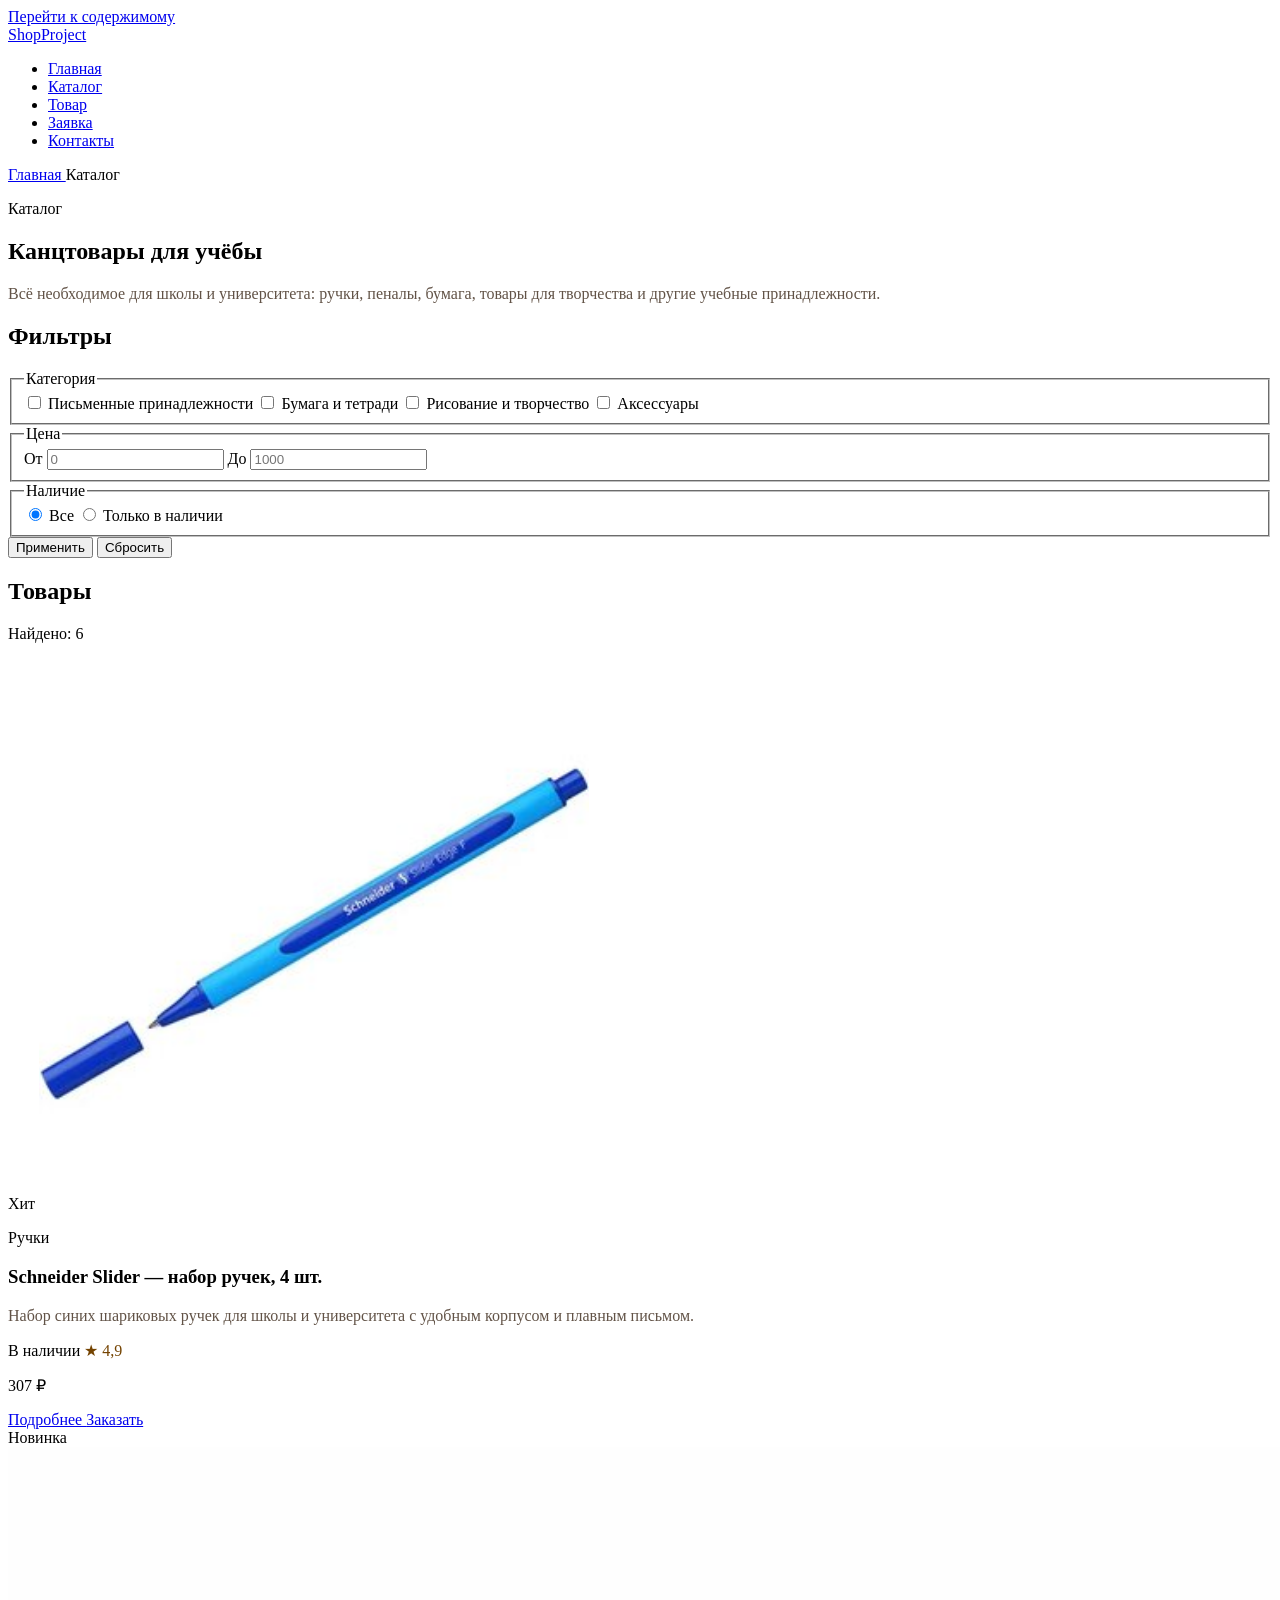
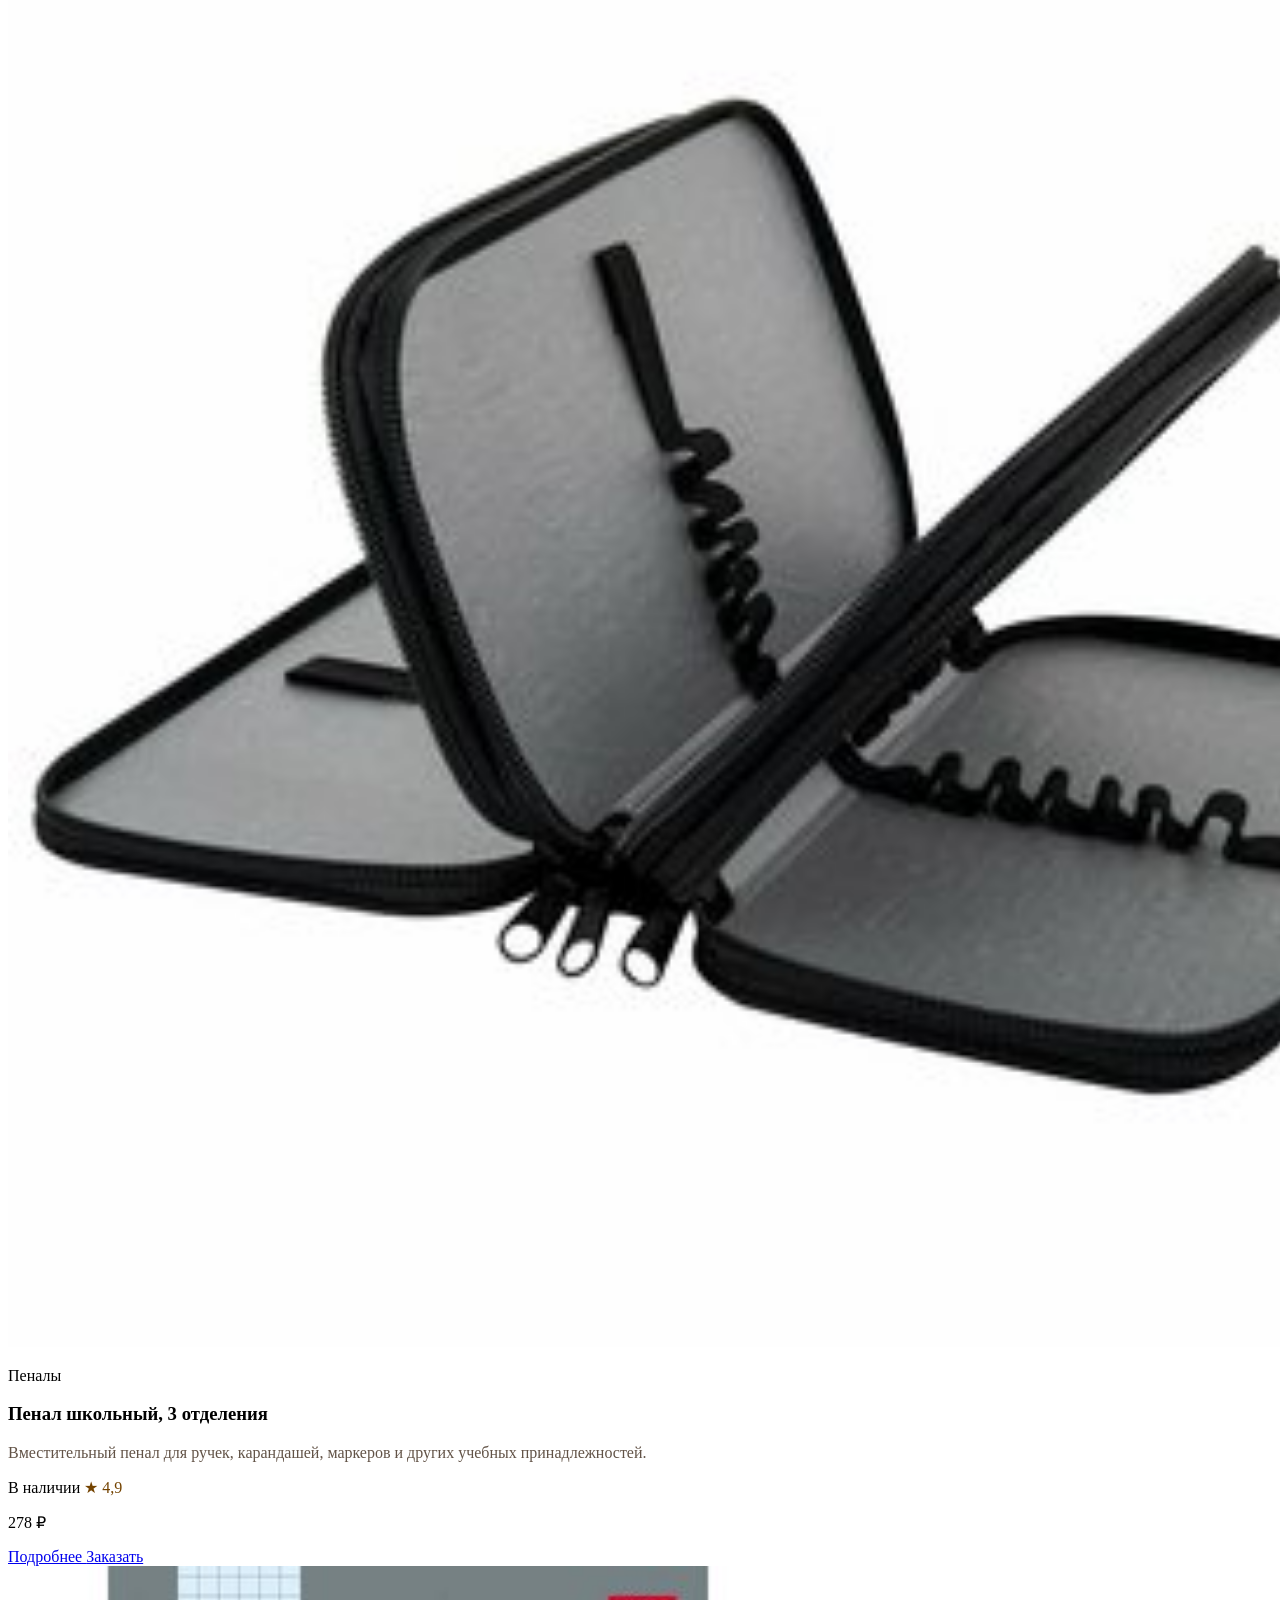
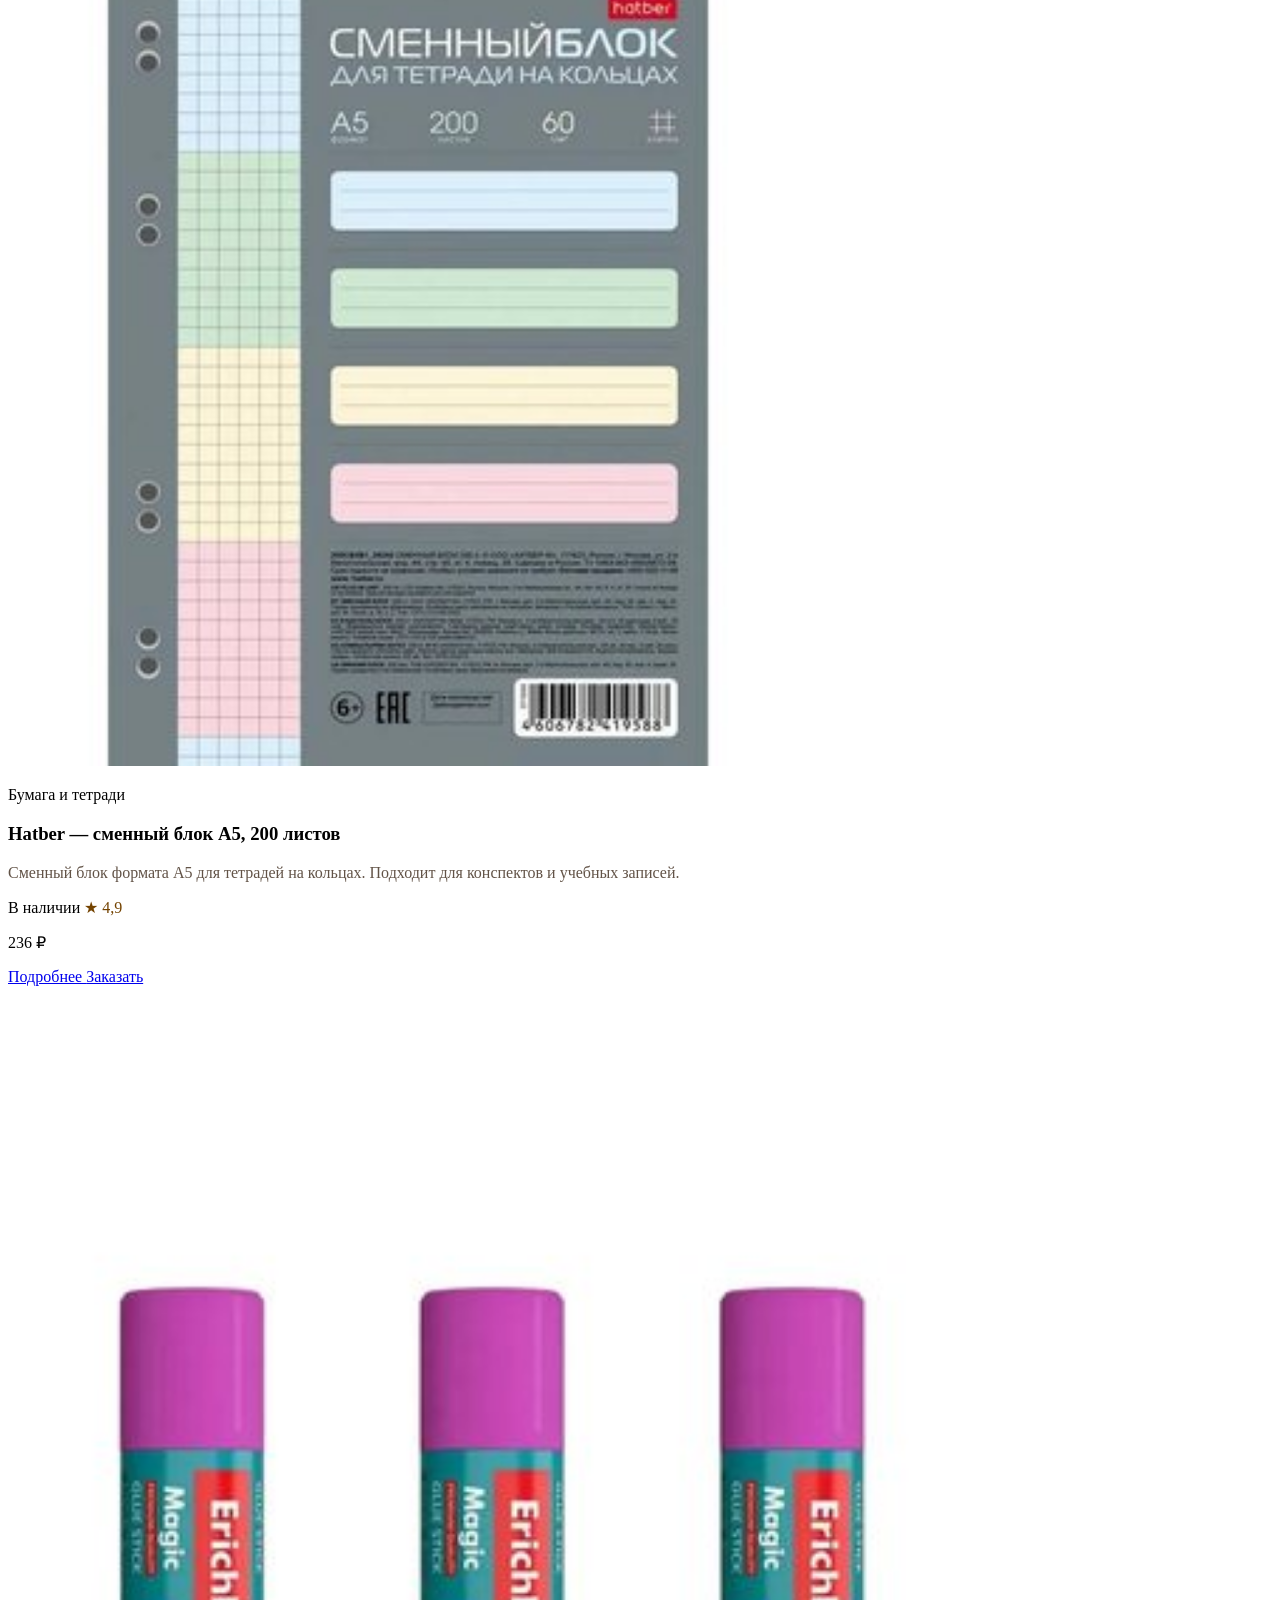
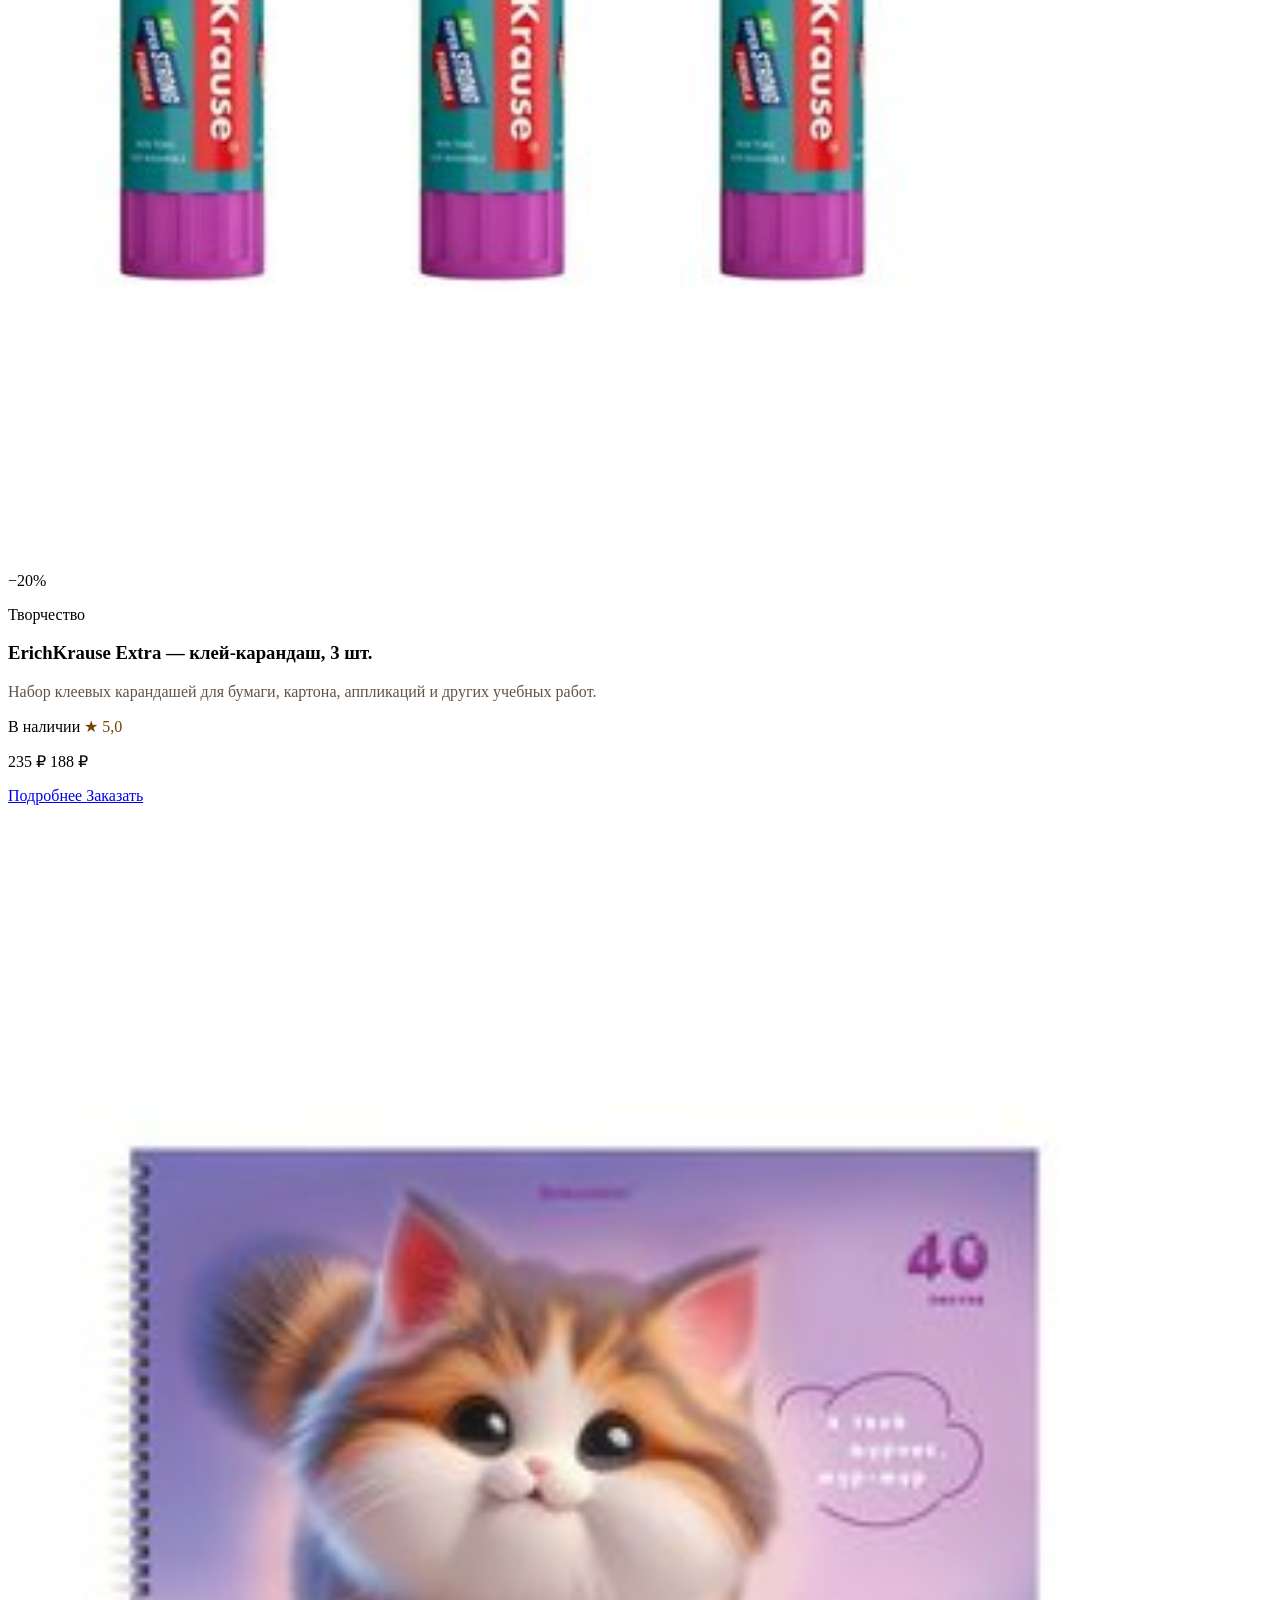
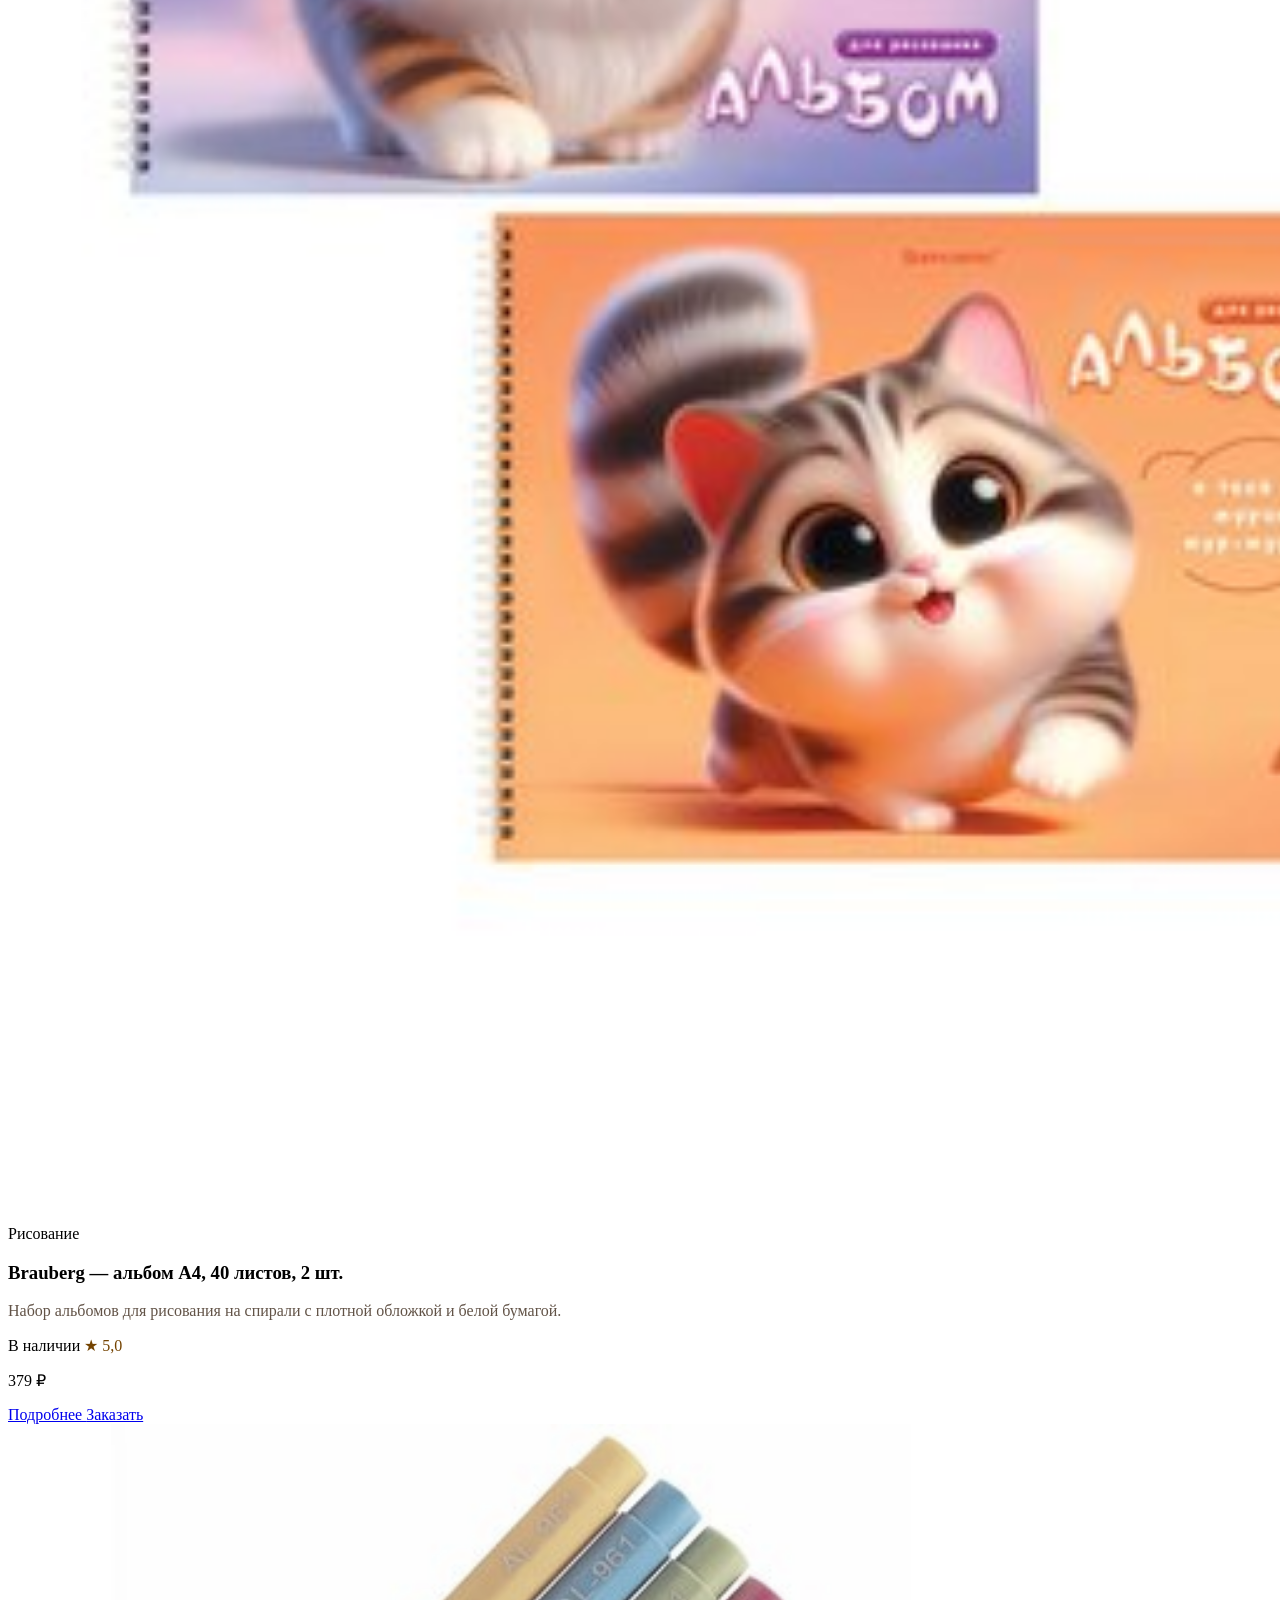
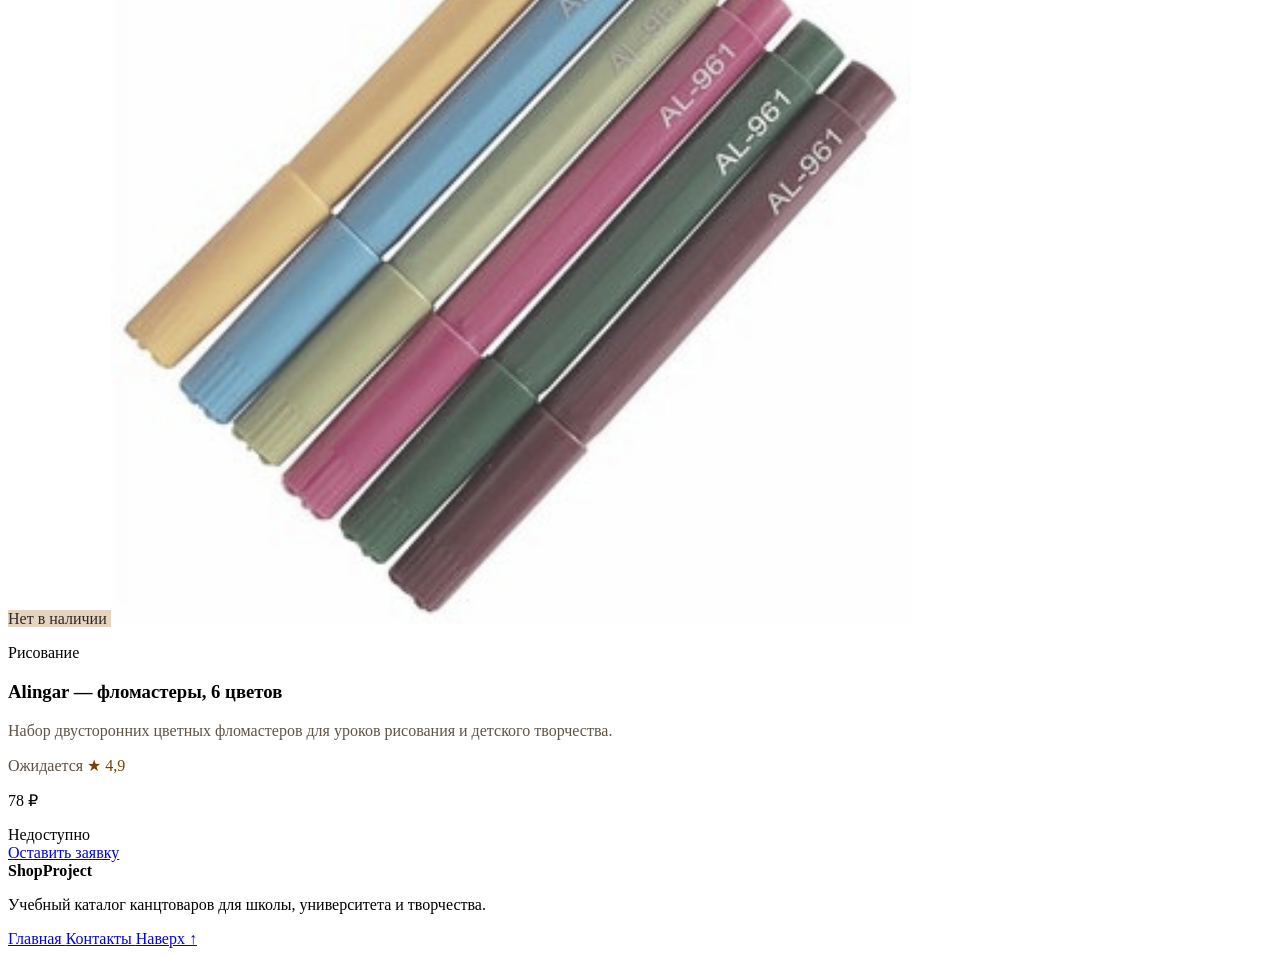
==== commit 1ff7fd53: "merge: resolve conflicts with main" ====
--- a/catalog.html
+++ b/catalog.html
@@ -419,12 +419,8 @@
               Хит
             </span>
 
-
-            <img
-              class="product-card__image"
-              src="images/product-1.jpg"
-              alt="Набор синих шариковых ручек Schneider Slider"
-            >
+            <img alt="Набор синих шариковых ручек Schneider Slider" class="product-card__image" decoding="async" height="550" loading="lazy" sizes="(max-width: 639px) calc(100vw - 80px), (max-width: 1023px) calc(50vw - 64px), (max-width: 1279px) 33vw, 25vw" src="images/product-1.jpg" srcset="images/product-1-320.jpg 320w, images/product-1-480.jpg 480w, images/product-1-550.jpg 550w" width="550"/>
+
 
 
             <p class="product-card__category">
@@ -498,11 +494,7 @@
             </span>
 
 
-            <img
-              class="product-card__image"
-              src="images/product-2.jpg"
-              alt="Школьный пенал с тремя отделениями"
-            >
+            <img alt="Школьный пенал с тремя отделениями" class="product-card__image" decoding="async" height="1500" loading="lazy" sizes="(max-width: 639px) calc(100vw - 80px), (max-width: 1023px) calc(50vw - 64px), (max-width: 1279px) 33vw, 25vw" src="images/product-2.jpg" srcset="images/product-2-320.jpg 320w, images/product-2-480.jpg 480w, images/product-2-960.jpg 960w" width="1500"/>
 
 
             <p class="product-card__category">
@@ -567,11 +559,7 @@
 
           <article class="product-card">
 
-            <img
-              class="product-card__image"
-              src="images/product-3.jpg"
-              alt="Сменный блок Hatber формата А5 на 200 листов"
-            >
+            <img alt="Сменный блок Hatber формата А5 на 200 листов" class="product-card__image" decoding="async" height="800" loading="lazy" sizes="(max-width: 639px) calc(100vw - 80px), (max-width: 1023px) calc(50vw - 64px), (max-width: 1279px) 33vw, 25vw" src="images/product-3.jpg" srcset="images/product-3-320.jpg 320w, images/product-3-480.jpg 480w, images/product-3-800.jpg 800w" width="800"/>
 
 
             <p class="product-card__category">
@@ -645,11 +633,7 @@
             </span>
 
 
-            <img
-              class="product-card__image"
-              src="images/product-4.jpg"
-              alt="Набор клея-карандаша ErichKrause Extra"
-            >
+            <img alt="Набор клея-карандаша ErichKrause Extra" class="product-card__image" decoding="async" height="1200" loading="lazy" sizes="(max-width: 639px) calc(100vw - 80px), (max-width: 1023px) calc(50vw - 64px), (max-width: 1279px) 33vw, 25vw" src="images/product-4.jpg" srcset="images/product-4-320.jpg 320w, images/product-4-480.jpg 480w, images/product-4-900.jpg 900w" width="900"/>
 
 
             <p class="product-card__category">
@@ -720,11 +704,7 @@
 
           <article class="product-card">
 
-            <img
-              class="product-card__image"
-              src="images/product-5.jpg"
-              alt="Альбом для рисования Brauberg формата А4"
-            >
+            <img alt="Альбом для рисования Brauberg формата А4" class="product-card__image" decoding="async" height="2000" loading="lazy" sizes="(max-width: 639px) calc(100vw - 80px), (max-width: 1023px) calc(50vw - 64px), (max-width: 1279px) 33vw, 25vw" src="images/product-5.jpg" srcset="images/product-5-320.jpg 320w, images/product-5-480.jpg 480w, images/product-5-960.jpg 960w" width="1500"/>
 
 
             <p class="product-card__category">
@@ -798,11 +778,7 @@
             </span>
 
 
-            <img
-              class="product-card__image"
-              src="images/product-6.jpg"
-              alt="Двусторонние фломастеры Alingar на 6 цветов"
-            >
+            <img alt="Двусторонние фломастеры Alingar на 6 цветов" class="product-card__image" decoding="async" height="800" loading="lazy" sizes="(max-width: 639px) calc(100vw - 80px), (max-width: 1023px) calc(50vw - 64px), (max-width: 1279px) 33vw, 25vw" src="images/product-6.jpg" srcset="images/product-6-320.jpg 320w, images/product-6-480.jpg 480w, images/product-6-800.jpg 800w" width="800"/>
 
 
             <p class="product-card__category">
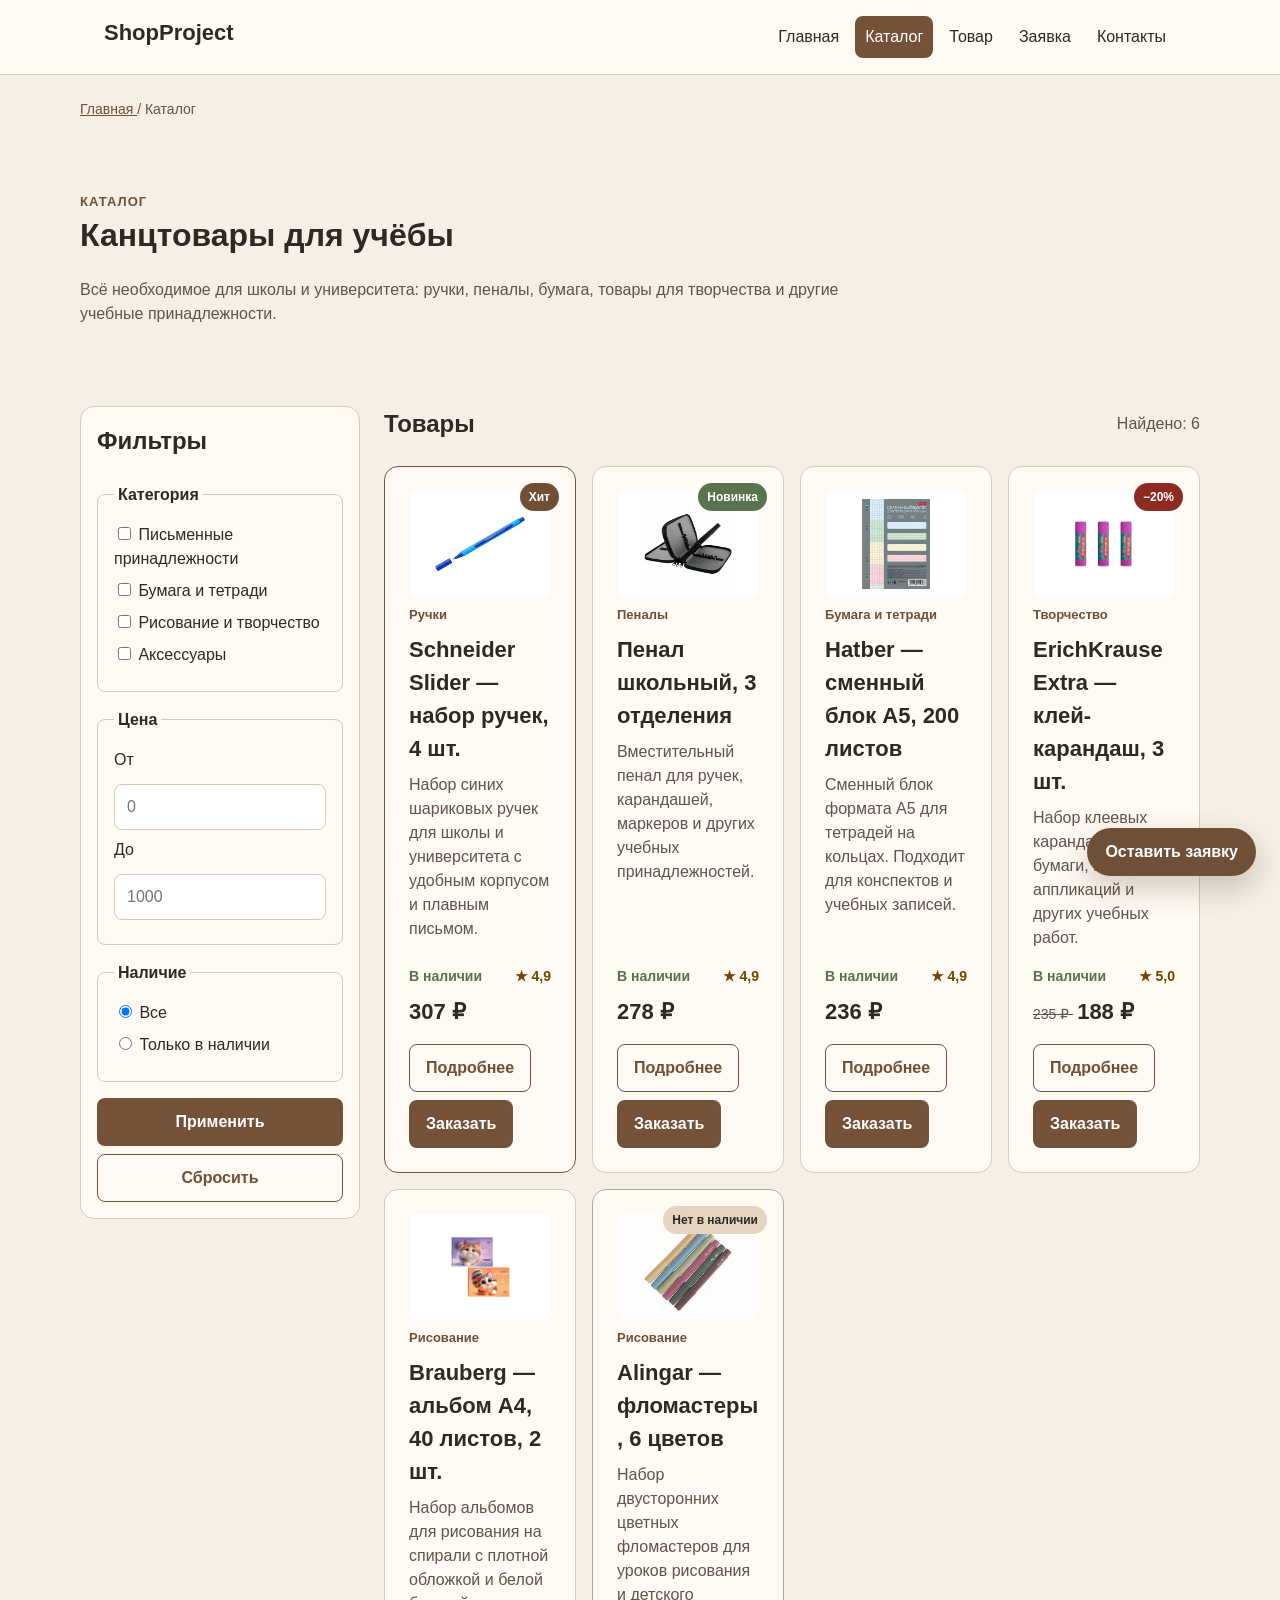
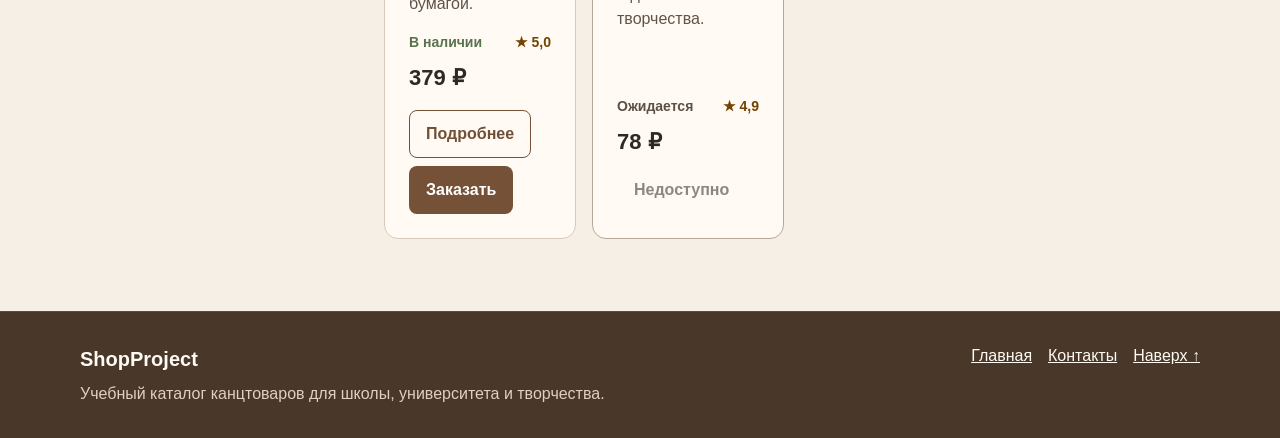
==== commit 49654280: "fix: prepare responsive project for submission" ====
--- a/catalog.html
+++ b/catalog.html
@@ -1,908 +1,423 @@
-﻿<!DOCTYPE html>
+<!DOCTYPE html>
+
 <html lang="ru">
-
 <head>
-  <meta charset="UTF-8">
-
-  <meta
-    name="viewport"
-    content="width=device-width, initial-scale=1.0"
-  >
-
-  <meta
-    name="description"
-    content="Каталог учебных канцтоваров ShopProject: ручки, пеналы, бумага, клей, альбомы и фломастеры."
-  >
-
-  <title>Каталог канцтоваров — ShopProject</title>
-
-  <link
-    rel="stylesheet"
-    href="css/style.css"
-  >
-  <link rel="stylesheet" href="css/accessibility.css">
-</head>
-
-
+<meta charset="utf-8"/>
+<meta content="width=device-width, initial-scale=1.0" name="viewport"/>
+<meta content="Каталог учебных канцтоваров ShopProject: ручки, пеналы, бумага, клей, альбомы и фломастеры." name="description"/>
+<title>Каталог канцтоваров — ShopProject</title>
+
+
+<link href="css/style.css" rel="stylesheet"/><link href="css/responsive.css" rel="stylesheet"/><link href="css/accessibility.css" rel="stylesheet"/><script defer="True" src="js/main.js"></script></head>
 <body id="top">
-
-  <a
-    class="skip-link"
-    href="#main-content"
-  >
+<a class="skip-link" href="#main-content">
     Перейти к содержимому
   </a>
 
-
-  <!-- ===============================
-       Шапка сайта
-       =============================== -->
-
-  <header class="site-header">
-
-    <div class="site-header__inner">
-
-      <a
-        class="site-header__logo"
-        href="index.html"
-      >
+<header class="site-header">
+<div class="site-header__inner">
+<a class="site-header__logo" href="index.html">
         ShopProject
       </a>
-
-
-      <nav
-        class="site-nav"
-        aria-label="Основная навигация"
-      >
-
-        <ul class="site-nav__list">
-
-          <li class="site-nav__item">
-            <a
-              class="site-nav__link"
-              href="index.html"
-            >
+<button aria-controls="primary-navigation" aria-expanded="false" class="site-nav__toggle" type="button">Меню</button><nav aria-label="Основная навигация" class="site-nav" id="primary-navigation">
+<ul class="site-nav__list">
+<li class="site-nav__item">
+<a class="site-nav__link" href="index.html">
               Главная
             </a>
-          </li>
-
-          <li class="site-nav__item">
-            <a
-              class="site-nav__link site-nav__link--active"
-              href="catalog.html"
-              aria-current="page"
-            >
+</li>
+<li class="site-nav__item">
+<a aria-current="page" class="site-nav__link site-nav__link--active" href="catalog.html">
               Каталог
             </a>
-          </li>
-
-          <li class="site-nav__item">
-            <a
-              class="site-nav__link"
-              href="product.html"
-            >
+</li>
+<li class="site-nav__item">
+<a class="site-nav__link" href="product.html">
               Товар
             </a>
-          </li>
-
-          <li class="site-nav__item">
-            <a
-              class="site-nav__link"
-              href="order.html"
-            >
+</li>
+<li class="site-nav__item">
+<a class="site-nav__link" href="order.html">
               Заявка
             </a>
-          </li>
-
-          <li class="site-nav__item">
-            <a
-              class="site-nav__link"
-              href="contacts.html"
-            >
+</li>
+<li class="site-nav__item">
+<a class="site-nav__link" href="contacts.html">
               Контакты
             </a>
-          </li>
-
-        </ul>
-
-      </nav>
-
-    </div>
-
-  </header>
-
-
-  <!-- ===============================
-       Основное содержимое
-       =============================== -->
-
-  <main id="main-content" tabindex="-1">
-
-
-    <!-- Хлебные крошки -->
-
-    <nav
-      class="breadcrumbs"
-      aria-label="Хлебные крошки"
-    >
-
-      <a
-        class="breadcrumbs__link"
-        href="index.html"
-      >
+</li>
+</ul>
+</nav>
+</div>
+</header>
+
+<main id="main-content" tabindex="-1">
+
+<nav aria-label="Хлебные крошки" class="breadcrumbs">
+<a class="breadcrumbs__link" href="index.html">
         Главная
       </a>
-
-      <span
-        class="breadcrumbs__current"
-        aria-current="page"
-      >
+<span aria-current="page" class="breadcrumbs__current">
         Каталог
       </span>
-
-    </nav>
-
-
-    <!-- Заголовок каталога -->
-
-    <section class="section section--compact">
-
-      <div class="section__heading">
-
-        <p class="section__eyebrow">
+</nav>
+
+<section class="section section--compact">
+<div class="section__heading">
+<p class="section__eyebrow">
           Каталог
         </p>
-
-        <h1 class="section__title">
+<h1 class="section__title">
           Канцтовары для учёбы
         </h1>
-
-      </div>
-
-
-      <p class="section__text">
+</div>
+<p class="section__text">
         Всё необходимое для школы и университета:
         ручки, пеналы, бумага, товары для творчества
         и другие учебные принадлежности.
       </p>
-
-    </section>
-
-
-    <!-- ===============================
-         Каталог и фильтры
-         =============================== -->
-
-    <div class="catalog-layout">
-
-
-      <!-- Фильтры -->
-
-      <aside
-        class="catalog-filters"
-        aria-labelledby="filters-title"
-      >
-
-        <h2
-          class="catalog-filters__title"
-          id="filters-title"
-        >
+</section>
+
+<div class="catalog-layout">
+
+<button aria-controls="catalog-filters-panel" aria-expanded="false" class="catalog-filters__toggle" type="button">Фильтры товаров</button><aside aria-labelledby="filters-title" class="catalog-filters" id="catalog-filters-panel">
+<h2 class="catalog-filters__title" id="filters-title">
           Фильтры
         </h2>
-
-
-        <form
-          class="filters-form"
-          action="#"
-          method="get"
-        >
-
-
-          <!-- Категория -->
-
-          <fieldset class="filters-form__group">
-
-            <legend class="filters-form__legend">
+<form action="catalog.html" class="filters-form" id="catalog-filter-form" method="get">
+
+<fieldset class="filters-form__group">
+<legend class="filters-form__legend">
               Категория
             </legend>
-
-
-            <label class="filters-form__label">
-
-              <input
-                class="filters-form__checkbox"
-                type="checkbox"
-                name="category"
-                value="writing"
-              >
+<label class="filters-form__label">
+<input class="filters-form__checkbox" name="category" type="checkbox" value="writing"/>
 
               Письменные принадлежности
 
             </label>
-
-
-            <label class="filters-form__label">
-
-              <input
-                class="filters-form__checkbox"
-                type="checkbox"
-                name="category"
-                value="paper"
-              >
+<label class="filters-form__label">
+<input class="filters-form__checkbox" name="category" type="checkbox" value="paper"/>
 
               Бумага и тетради
 
             </label>
-
-
-            <label class="filters-form__label">
-
-              <input
-                class="filters-form__checkbox"
-                type="checkbox"
-                name="category"
-                value="creative"
-              >
+<label class="filters-form__label">
+<input class="filters-form__checkbox" name="category" type="checkbox" value="creative"/>
 
               Рисование и творчество
 
             </label>
-
-
-            <label class="filters-form__label">
-
-              <input
-                class="filters-form__checkbox"
-                type="checkbox"
-                name="category"
-                value="accessories"
-              >
+<label class="filters-form__label">
+<input class="filters-form__checkbox" name="category" type="checkbox" value="accessories"/>
 
               Аксессуары
 
             </label>
-
-          </fieldset>
-
-
-          <!-- Цена -->
-
-          <fieldset class="filters-form__group">
-
-            <legend class="filters-form__legend">
+</fieldset>
+
+<fieldset class="filters-form__group">
+<legend class="filters-form__legend">
               Цена
             </legend>
-
-
-            <label
-              class="filters-form__label"
-              for="price-from"
-            >
+<label class="filters-form__label" for="price-from">
               От
             </label>
-
-            <input
-              class="filters-form__input"
-              id="price-from"
-              name="price-from"
-              type="number"
-              min="0"
-              placeholder="0"
-            >
-
-
-            <label
-              class="filters-form__label"
-              for="price-to"
-            >
+<input class="filters-form__input" id="price-from" min="0" name="price-from" placeholder="0" type="number"/>
+<label class="filters-form__label" for="price-to">
               До
             </label>
-
-            <input
-              class="filters-form__input"
-              id="price-to"
-              name="price-to"
-              type="number"
-              min="0"
-              placeholder="1000"
-            >
-
-          </fieldset>
-
-
-          <!-- Наличие -->
-
-          <fieldset class="filters-form__group">
-
-            <legend class="filters-form__legend">
+<input class="filters-form__input" id="price-to" min="0" name="price-to" placeholder="1000" type="number"/>
+</fieldset>
+
+<fieldset class="filters-form__group">
+<legend class="filters-form__legend">
               Наличие
             </legend>
-
-
-            <label class="filters-form__label">
-
-              <input
-                class="filters-form__radio"
-                type="radio"
-                name="stock"
-                value="all"
-                checked
-              >
+<label class="filters-form__label">
+<input checked="" class="filters-form__radio" name="stock" type="radio" value="all"/>
 
               Все
 
             </label>
-
-
-            <label class="filters-form__label">
-
-              <input
-                class="filters-form__radio"
-                type="radio"
-                name="stock"
-                value="available"
-              >
+<label class="filters-form__label">
+<input class="filters-form__radio" name="stock" type="radio" value="available"/>
 
               Только в наличии
 
             </label>
-
-          </fieldset>
-
-
-          <!-- Кнопки -->
-
-          <div class="filters-form__actions">
-
-            <button
-              class="button button--primary"
-              type="button"
-            >
+</fieldset>
+
+<div class="filters-form__actions">
+<button class="button button--primary" type="submit">
               Применить
             </button>
-
-
-            <button
-              class="button button--secondary"
-              type="reset"
-            >
+<button class="button button--secondary" type="reset">
               Сбросить
             </button>
-
-          </div>
-
-        </form>
-
-      </aside>
-
-
-      <!-- ===============================
-           Товары
-           =============================== -->
-
-      <section
-        class="catalog-products"
-        aria-labelledby="catalog-products-title"
-      >
-
-
-        <div class="catalog-products__header">
-
-          <h2
-            class="catalog-products__title"
-            id="catalog-products-title"
-          >
+</div>
+</form>
+</aside>
+
+<section aria-labelledby="catalog-products-title" class="catalog-products">
+<div class="catalog-products__header">
+<h2 class="catalog-products__title" id="catalog-products-title">
             Товары
           </h2>
-
-          <p class="catalog-products__count">
+<p aria-live="polite" class="catalog-products__count" role="status">
             Найдено: 6
           </p>
-
-        </div>
-
-
-        <div class="products-grid">
-
-
-          <!-- ===============================
-               Товар 1
-               =============================== -->
-
-          <article
-            class="product-card product-card--featured"
-          >
-
-            <span
-              class="product-card__badge product-card__badge--hit"
-            >
+</div><p class="catalog-products__empty" hidden="" role="status">По заданным условиям товары не найдены. Измените фильтры или сбросьте их.</p>
+<div class="products-grid">
+
+<article class="product-card product-card--featured" data-category="writing" data-price="307" data-stock="true">
+<span class="product-card__badge product-card__badge--hit">
               Хит
             </span>
-
-            <img alt="Набор синих шариковых ручек Schneider Slider" class="product-card__image" decoding="async" height="550" loading="lazy" sizes="(max-width: 639px) calc(100vw - 80px), (max-width: 1023px) calc(50vw - 64px), (max-width: 1279px) 33vw, 25vw" src="images/product-1.jpg" srcset="images/product-1-320.jpg 320w, images/product-1-480.jpg 480w, images/product-1-550.jpg 550w" width="550"/>
-
-
-
-            <p class="product-card__category">
+<picture class="product-card__picture"><source sizes="(min-width: 1280px) 240px, (min-width: 1024px) 290px, (min-width: 640px) 45vw, 88vw" srcset="images/product-1-320.webp 320w, images/product-1-480.webp 480w, images/product-1-550.webp 550w" type="image/webp"/><img alt="Набор синих шариковых ручек Schneider Slider" class="product-card__image" decoding="async" height="550" loading="lazy" sizes="(min-width: 1280px) 240px, (min-width: 1024px) 290px, (min-width: 640px) 45vw, 88vw" src="images/product-1.jpg" srcset="images/product-1-320.jpg 320w, images/product-1-480.jpg 480w, images/product-1-550.jpg 550w" width="550"/></picture>
+<p class="product-card__category">
               Ручки
             </p>
-
-
-            <h3 class="product-card__title">
+<h3 class="product-card__title">
               Schneider Slider — набор ручек, 4 шт.
             </h3>
-
-
-            <p class="product-card__description">
+<p class="product-card__description">
               Набор синих шариковых ручек для школы
               и университета с удобным корпусом
               и плавным письмом.
             </p>
-
-
-            <div class="product-card__meta">
-
-              <span class="product-card__availability">
+<div class="product-card__meta">
+<span class="product-card__availability">
                 В наличии
               </span>
-
-              <span class="product-card__rating">
+<span class="product-card__rating">
                 ★ 4,9
               </span>
-
-            </div>
-
-
-            <p class="product-card__price">
+</div>
+<p class="product-card__price">
               307 ₽
             </p>
-
-
-            <div class="product-card__actions">
-
-              <a
-                class="button button--secondary"
-                href="product.html"
-              >
+<div class="product-card__actions">
+<a class="button button--secondary" href="product.html">
                 Подробнее
               </a>
-
-              <a
-                class="button button--primary"
-                href="order.html"
-              >
+<a class="button button--primary" href="order.html">
                 Заказать
               </a>
-
-            </div>
-
-          </article>
-
-
-          <!-- ===============================
-               Товар 2
-               =============================== -->
-
-          <article
-            class="product-card product-card--new"
-          >
-
-            <span
-              class="product-card__badge product-card__badge--new"
-            >
+</div>
+</article>
+
+<article class="product-card product-card--new" data-category="accessories" data-price="278" data-stock="true">
+<span class="product-card__badge product-card__badge--new">
               Новинка
             </span>
-
-
-            <img alt="Школьный пенал с тремя отделениями" class="product-card__image" decoding="async" height="1500" loading="lazy" sizes="(max-width: 639px) calc(100vw - 80px), (max-width: 1023px) calc(50vw - 64px), (max-width: 1279px) 33vw, 25vw" src="images/product-2.jpg" srcset="images/product-2-320.jpg 320w, images/product-2-480.jpg 480w, images/product-2-960.jpg 960w" width="1500"/>
-
-
-            <p class="product-card__category">
+<picture class="product-card__picture"><source sizes="(min-width: 1280px) 240px, (min-width: 1024px) 290px, (min-width: 640px) 45vw, 88vw" srcset="images/product-2-320.webp 320w, images/product-2-480.webp 480w, images/product-2-960.webp 960w" type="image/webp"/><img alt="Школьный пенал с тремя отделениями" class="product-card__image" decoding="async" height="1500" loading="lazy" sizes="(min-width: 1280px) 240px, (min-width: 1024px) 290px, (min-width: 640px) 45vw, 88vw" src="images/product-2.jpg" srcset="images/product-2-320.jpg 320w, images/product-2-480.jpg 480w, images/product-2-960.jpg 960w" width="1500"/></picture>
+<p class="product-card__category">
               Пеналы
             </p>
-
-
-            <h3 class="product-card__title">
+<h3 class="product-card__title">
               Пенал школьный, 3 отделения
             </h3>
-
-
-            <p class="product-card__description">
+<p class="product-card__description">
               Вместительный пенал для ручек,
               карандашей, маркеров и других
               учебных принадлежностей.
             </p>
-
-
-            <div class="product-card__meta">
-
-              <span class="product-card__availability">
+<div class="product-card__meta">
+<span class="product-card__availability">
                 В наличии
               </span>
-
-              <span class="product-card__rating">
+<span class="product-card__rating">
                 ★ 4,9
               </span>
-
-            </div>
-
-
-            <p class="product-card__price">
+</div>
+<p class="product-card__price">
               278 ₽
             </p>
-
-
-            <div class="product-card__actions">
-
-              <a
-                class="button button--secondary"
-                href="product.html"
-              >
+<div class="product-card__actions">
+<a class="button button--secondary" href="product.html">
                 Подробнее
               </a>
-
-              <a
-                class="button button--primary"
-                href="order.html"
-              >
+<a class="button button--primary" href="order.html">
                 Заказать
               </a>
-
-            </div>
-
-          </article>
-
-
-          <!-- ===============================
-               Товар 3
-               =============================== -->
-
-          <article class="product-card">
-
-            <img alt="Сменный блок Hatber формата А5 на 200 листов" class="product-card__image" decoding="async" height="800" loading="lazy" sizes="(max-width: 639px) calc(100vw - 80px), (max-width: 1023px) calc(50vw - 64px), (max-width: 1279px) 33vw, 25vw" src="images/product-3.jpg" srcset="images/product-3-320.jpg 320w, images/product-3-480.jpg 480w, images/product-3-800.jpg 800w" width="800"/>
-
-
-            <p class="product-card__category">
+</div>
+</article>
+
+<article class="product-card" data-category="paper" data-price="236" data-stock="true">
+<picture class="product-card__picture"><source sizes="(min-width: 1280px) 240px, (min-width: 1024px) 290px, (min-width: 640px) 45vw, 88vw" srcset="images/product-3-320.webp 320w, images/product-3-480.webp 480w, images/product-3-800.webp 800w" type="image/webp"/><img alt="Сменный блок Hatber формата А5 на 200 листов" class="product-card__image" decoding="async" height="800" loading="lazy" sizes="(min-width: 1280px) 240px, (min-width: 1024px) 290px, (min-width: 640px) 45vw, 88vw" src="images/product-3.jpg" srcset="images/product-3-320.jpg 320w, images/product-3-480.jpg 480w, images/product-3-800.jpg 800w" width="800"/></picture>
+<p class="product-card__category">
               Бумага и тетради
             </p>
-
-
-            <h3 class="product-card__title">
+<h3 class="product-card__title">
               Hatber — сменный блок А5, 200 листов
             </h3>
-
-
-            <p class="product-card__description">
+<p class="product-card__description">
               Сменный блок формата А5 для тетрадей
               на кольцах. Подходит для конспектов
               и учебных записей.
             </p>
-
-
-            <div class="product-card__meta">
-
-              <span class="product-card__availability">
+<div class="product-card__meta">
+<span class="product-card__availability">
                 В наличии
               </span>
-
-              <span class="product-card__rating">
+<span class="product-card__rating">
                 ★ 4,9
               </span>
-
-            </div>
-
-
-            <p class="product-card__price">
+</div>
+<p class="product-card__price">
               236 ₽
             </p>
-
-
-            <div class="product-card__actions">
-
-              <a
-                class="button button--secondary"
-                href="product.html"
-              >
+<div class="product-card__actions">
+<a class="button button--secondary" href="product.html">
                 Подробнее
               </a>
-
-              <a
-                class="button button--primary"
-                href="order.html"
-              >
+<a class="button button--primary" href="order.html">
                 Заказать
               </a>
-
-            </div>
-
-          </article>
-
-
-          <!-- ===============================
-               Товар 4
-               =============================== -->
-
-          <article
-            class="product-card product-card--discount"
-          >
-
-            <span
-              class="product-card__badge product-card__badge--discount"
-            >
+</div>
+</article>
+
+<article class="product-card product-card--discount" data-category="creative" data-price="188" data-stock="true">
+<span class="product-card__badge product-card__badge--discount">
               −20%
             </span>
-
-
-            <img alt="Набор клея-карандаша ErichKrause Extra" class="product-card__image" decoding="async" height="1200" loading="lazy" sizes="(max-width: 639px) calc(100vw - 80px), (max-width: 1023px) calc(50vw - 64px), (max-width: 1279px) 33vw, 25vw" src="images/product-4.jpg" srcset="images/product-4-320.jpg 320w, images/product-4-480.jpg 480w, images/product-4-900.jpg 900w" width="900"/>
-
-
-            <p class="product-card__category">
+<picture class="product-card__picture"><source sizes="(min-width: 1280px) 240px, (min-width: 1024px) 290px, (min-width: 640px) 45vw, 88vw" srcset="images/product-4-320.webp 320w, images/product-4-480.webp 480w, images/product-4-900.webp 900w" type="image/webp"/><img alt="Набор клея-карандаша ErichKrause Extra" class="product-card__image" decoding="async" height="1200" loading="lazy" sizes="(min-width: 1280px) 240px, (min-width: 1024px) 290px, (min-width: 640px) 45vw, 88vw" src="images/product-4.jpg" srcset="images/product-4-320.jpg 320w, images/product-4-480.jpg 480w, images/product-4-900.jpg 900w" width="900"/></picture>
+<p class="product-card__category">
               Творчество
             </p>
-
-
-            <h3 class="product-card__title">
+<h3 class="product-card__title">
               ErichKrause Extra — клей-карандаш, 3 шт.
             </h3>
-
-
-            <p class="product-card__description">
+<p class="product-card__description">
               Набор клеевых карандашей для бумаги,
               картона, аппликаций и других
               учебных работ.
             </p>
-
-
-            <div class="product-card__meta">
-
-              <span class="product-card__availability">
+<div class="product-card__meta">
+<span class="product-card__availability">
                 В наличии
               </span>
-
-              <span class="product-card__rating">
+<span class="product-card__rating">
                 ★ 5,0
               </span>
-
-            </div>
-
-
-            <p class="product-card__price">
-
-              <span class="product-card__old-price">
+</div>
+<p class="product-card__price">
+<span class="product-card__old-price">
                 235 ₽
               </span>
 
               188 ₽
 
             </p>
-
-
-            <div class="product-card__actions">
-
-              <a
-                class="button button--secondary"
-                href="product.html"
-              >
+<div class="product-card__actions">
+<a class="button button--secondary" href="product.html">
                 Подробнее
               </a>
-
-              <a
-                class="button button--primary"
-                href="order.html"
-              >
+<a class="button button--primary" href="order.html">
                 Заказать
               </a>
-
-            </div>
-
-          </article>
-
-
-          <!-- ===============================
-               Товар 5
-               =============================== -->
-
-          <article class="product-card">
-
-            <img alt="Альбом для рисования Brauberg формата А4" class="product-card__image" decoding="async" height="2000" loading="lazy" sizes="(max-width: 639px) calc(100vw - 80px), (max-width: 1023px) calc(50vw - 64px), (max-width: 1279px) 33vw, 25vw" src="images/product-5.jpg" srcset="images/product-5-320.jpg 320w, images/product-5-480.jpg 480w, images/product-5-960.jpg 960w" width="1500"/>
-
-
-            <p class="product-card__category">
+</div>
+</article>
+
+<article class="product-card" data-category="creative" data-price="379" data-stock="true">
+<picture class="product-card__picture"><source sizes="(min-width: 1280px) 240px, (min-width: 1024px) 290px, (min-width: 640px) 45vw, 88vw" srcset="images/product-5-320.webp 320w, images/product-5-480.webp 480w, images/product-5-960.webp 960w" type="image/webp"/><img alt="Альбом для рисования Brauberg формата А4" class="product-card__image" decoding="async" height="2000" loading="lazy" sizes="(min-width: 1280px) 240px, (min-width: 1024px) 290px, (min-width: 640px) 45vw, 88vw" src="images/product-5.jpg" srcset="images/product-5-320.jpg 320w, images/product-5-480.jpg 480w, images/product-5-960.jpg 960w" width="1500"/></picture>
+<p class="product-card__category">
               Рисование
             </p>
-
-
-            <h3 class="product-card__title">
+<h3 class="product-card__title">
               Brauberg — альбом А4, 40 листов, 2 шт.
             </h3>
-
-
-            <p class="product-card__description">
+<p class="product-card__description">
               Набор альбомов для рисования
               на спирали с плотной обложкой
               и белой бумагой.
             </p>
-
-
-            <div class="product-card__meta">
-
-              <span class="product-card__availability">
+<div class="product-card__meta">
+<span class="product-card__availability">
                 В наличии
               </span>
-
-              <span class="product-card__rating">
+<span class="product-card__rating">
                 ★ 5,0
               </span>
-
-            </div>
-
-
-            <p class="product-card__price">
+</div>
+<p class="product-card__price">
               379 ₽
             </p>
-
-
-            <div class="product-card__actions">
-
-              <a
-                class="button button--secondary"
-                href="product.html"
-              >
+<div class="product-card__actions">
+<a class="button button--secondary" href="product.html">
                 Подробнее
               </a>
-
-              <a
-                class="button button--primary"
-                href="order.html"
-              >
+<a class="button button--primary" href="order.html">
                 Заказать
               </a>
-
-            </div>
-
-          </article>
-
-
-          <!-- ===============================
-               Товар 6
-               =============================== -->
-
-          <article
-            class="product-card product-card--unavailable"
-          >
-
-            <span
-              class="product-card__badge product-card__badge--muted"
-            >
+</div>
+</article>
+
+<article class="product-card product-card--unavailable" data-category="creative" data-price="78" data-stock="false">
+<span class="product-card__badge product-card__badge--muted">
               Нет в наличии
             </span>
-
-
-            <img alt="Двусторонние фломастеры Alingar на 6 цветов" class="product-card__image" decoding="async" height="800" loading="lazy" sizes="(max-width: 639px) calc(100vw - 80px), (max-width: 1023px) calc(50vw - 64px), (max-width: 1279px) 33vw, 25vw" src="images/product-6.jpg" srcset="images/product-6-320.jpg 320w, images/product-6-480.jpg 480w, images/product-6-800.jpg 800w" width="800"/>
-
-
-            <p class="product-card__category">
+<picture class="product-card__picture"><source sizes="(min-width: 1280px) 240px, (min-width: 1024px) 290px, (min-width: 640px) 45vw, 88vw" srcset="images/product-6-320.webp 320w, images/product-6-480.webp 480w, images/product-6-800.webp 800w" type="image/webp"/><img alt="Двусторонние фломастеры Alingar на 6 цветов" class="product-card__image" decoding="async" height="800" loading="lazy" sizes="(min-width: 1280px) 240px, (min-width: 1024px) 290px, (min-width: 640px) 45vw, 88vw" src="images/product-6.jpg" srcset="images/product-6-320.jpg 320w, images/product-6-480.jpg 480w, images/product-6-800.jpg 800w" width="800"/></picture>
+<p class="product-card__category">
               Рисование
             </p>
-
-
-            <h3 class="product-card__title">
+<h3 class="product-card__title">
               Alingar — фломастеры, 6 цветов
             </h3>
-
-
-            <p class="product-card__description">
+<p class="product-card__description">
               Набор двусторонних цветных фломастеров
               для уроков рисования и детского
               творчества.
             </p>
-
-
-            <div class="product-card__meta">
-
-              <span
-                class="product-card__availability product-card__availability--muted"
-              >
+<div class="product-card__meta">
+<span class="product-card__availability product-card__availability--muted">
                 Ожидается
               </span>
-
-              <span class="product-card__rating">
+<span class="product-card__rating">
                 ★ 4,9
               </span>
-
-            </div>
-
-
-            <p class="product-card__price">
+</div>
+<p class="product-card__price">
               78 ₽
             </p>
-
-
-            <span
-              class="button button--disabled product-card__button"
-              aria-disabled="true"
-            >
+<span aria-disabled="true" class="button button--disabled product-card__button">
               Недоступно
             </span>
-
-          </article>
-
-        </div>
-
-      </section>
-
-    </div>
-
-  </main>
-
-
-  <!-- ===============================
-       Фиксированная кнопка
-       =============================== -->
-
-  <a
-    class="floating-action"
-    href="order.html"
-   
-  >
+</article>
+</div>
+</section>
+</div>
+</main>
+
+<a class="floating-action" href="order.html">
     Оставить заявку
   </a>
 
-
-  <!-- ===============================
-       Подвал
-       =============================== -->
-
-  <footer class="site-footer">
-
-    <div class="site-footer__inner">
-
-      <div>
-
-        <strong class="site-footer__logo">
+<footer class="site-footer">
+<div class="site-footer__inner">
+<div>
+<strong class="site-footer__logo">
           ShopProject
         </strong>
-
-        <p class="site-footer__text">
+<p class="site-footer__text">
           Учебный каталог канцтоваров для школы,
           университета и творчества.
         </p>
-
-      </div>
-
-
-      <nav
-        class="site-footer__nav"
-        aria-label="Дополнительная навигация"
-      >
-
-        <a
-          class="site-footer__link"
-          href="index.html"
-        >
+</div>
+<nav aria-label="Дополнительная навигация" class="site-footer__nav">
+<a class="site-footer__link" href="index.html">
           Главная
         </a>
-
-        <a
-          class="site-footer__link"
-          href="contacts.html"
-        >
+<a class="site-footer__link" href="contacts.html">
           Контакты
         </a>
-
-        <a
-          class="site-footer__link"
-          href="#top"
-        >
+<a class="site-footer__link" href="#top">
           Наверх ↑
         </a>
-
-      </nav>
-
-    </div>
-
-  </footer>
-
+</nav>
+</div>
+</footer>
 </body>
-
 </html>
+
--- a/css/style.css
+++ b/css/style.css
@@ -0,0 +1,1576 @@
+:root {
+  --color-bg: #f5efe6;
+  --color-surface: #fffaf3;
+  --color-surface-soft: #eee2d2;
+  --color-surface-strong: #e4d4c0;
+
+  --color-text: #2f2923;
+  --color-muted: #75695d;
+
+  --color-primary: #9a7552;
+  --color-primary-dark: #6f5036;
+  --color-primary-soft: #eadbc8;
+
+  --color-border: #d9c9b6;
+
+  --color-success: #58734d;
+  --color-success-bg: #edf3e9;
+
+  --color-warning: #9a6a20;
+
+  --color-danger: #a84c3d;
+  --color-danger-bg: #f9e9e5;
+
+  --color-white: #ffffff;
+
+  --space-xs: 4px;
+  --space-sm: 8px;
+  --space-md: 16px;
+  --space-lg: 24px;
+  --space-xl: 32px;
+  --space-2xl: 48px;
+
+  --radius-sm: 8px;
+  --radius-md: 14px;
+  --radius-lg: 22px;
+
+  --container-width: 1120px;
+}
+
+* {
+  box-sizing: border-box;
+}
+
+html {
+  min-height: 100%;
+  scroll-behavior: smooth;
+}
+
+body {
+  display: flex;
+  flex-direction: column;
+
+  min-height: 100vh;
+
+  margin: 0;
+
+  font-family: Arial, sans-serif;
+  line-height: 1.5;
+
+  color: var(--color-text);
+  background-color: var(--color-bg);
+}
+
+main {
+  flex: 1 0 auto;
+
+  width: 100%;
+
+  padding: var(--space-lg);
+}
+
+img {
+  max-width: 100%;
+}
+
+a {
+  color: var(--color-primary-dark);
+}
+
+a:hover {
+  color: var(--color-primary);
+}
+
+a:focus-visible,
+button:focus-visible,
+input:focus-visible,
+select:focus-visible,
+textarea:focus-visible,
+summary:focus-visible {
+  outline: 3px solid var(--color-primary);
+  outline-offset: 3px;
+}
+
+.skip-link {
+  position: fixed;
+
+  top: var(--space-sm);
+  left: var(--space-sm);
+
+  z-index: 1000;
+
+  padding: var(--space-sm) var(--space-md);
+
+  color: var(--color-white);
+  background-color: var(--color-primary-dark);
+
+  border-radius: var(--radius-sm);
+
+  text-decoration: none;
+
+  transform: translateY(-160%);
+}
+
+.skip-link:focus {
+  transform: translateY(0);
+}
+
+.site-header {
+  position: sticky;
+
+  top: 0;
+
+  z-index: 100;
+
+  flex-shrink: 0;
+
+  background-color: rgba(255, 250, 243, 0.97);
+
+  border-bottom: 1px solid var(--color-border);
+}
+
+.site-header__inner {
+  display: flex;
+
+  align-items: center;
+  justify-content: space-between;
+
+  gap: var(--space-lg);
+
+  max-width: var(--container-width);
+
+  margin: 0 auto;
+
+  padding: var(--space-md) var(--space-lg);
+}
+
+.site-header__logo {
+  color: var(--color-text);
+
+  font-size: 22px;
+  font-weight: 800;
+
+  text-decoration: none;
+}
+
+.site-header__logo:hover {
+  color: var(--color-primary-dark);
+}
+
+.site-nav__list {
+  display: flex;
+
+  flex-wrap: wrap;
+  align-items: center;
+
+  gap: var(--space-sm);
+
+  margin: 0;
+  padding: 0;
+
+  list-style: none;
+}
+
+.site-nav__item {
+  margin: 0;
+}
+
+.site-nav__link {
+  display: inline-block;
+
+  padding: 9px 13px;
+
+  color: var(--color-text);
+
+  text-decoration: none;
+
+  border-radius: var(--radius-sm);
+}
+
+.site-nav__link:hover {
+  color: var(--color-primary-dark);
+
+  background-color: var(--color-primary-soft);
+}
+
+.site-nav__link--active {
+  color: var(--color-white);
+
+  background-color: var(--color-primary);
+}
+
+.site-nav__link--active:hover {
+  color: var(--color-white);
+
+  background-color: var(--color-primary-dark);
+}
+
+.section {
+  max-width: var(--container-width);
+
+  margin: 0 auto var(--space-2xl);
+}
+
+.section--compact {
+  margin-bottom: var(--space-xl);
+}
+
+.section__heading {
+  margin-bottom: var(--space-lg);
+}
+
+.section__eyebrow {
+  margin: 0 0 var(--space-xs);
+
+  color: var(--color-primary-dark);
+
+  font-size: 13px;
+  font-weight: 800;
+
+  letter-spacing: 0.08em;
+
+  text-transform: uppercase;
+}
+
+.section__title {
+  margin: 0;
+
+  color: var(--color-text);
+
+  font-size: 32px;
+  line-height: 1.2;
+}
+
+.section__text {
+  max-width: 760px;
+
+  margin: var(--space-sm) 0 0;
+
+  color: var(--color-muted);
+}
+
+.hero {
+  display: grid;
+
+  grid-template-columns: 1.6fr 0.8fr;
+
+  align-items: center;
+
+  gap: var(--space-xl);
+
+  max-width: var(--container-width);
+
+  margin: 0 auto var(--space-2xl);
+
+  padding: var(--space-2xl);
+
+  background:
+    linear-gradient(
+      135deg,
+      var(--color-surface-soft),
+      var(--color-surface)
+    );
+
+  border: 1px solid var(--color-border);
+
+  border-radius: var(--radius-lg);
+}
+
+.hero__content {
+  align-self: center;
+}
+
+.hero__eyebrow {
+  margin: 0 0 var(--space-sm);
+
+  color: var(--color-primary-dark);
+
+  font-weight: 800;
+}
+
+.hero__title {
+  margin: 0 0 var(--space-md);
+
+  color: var(--color-text);
+
+  font-size: 42px;
+  line-height: 1.15;
+}
+
+.hero__text {
+  max-width: 720px;
+
+  margin: 0 0 var(--space-lg);
+
+  color: var(--color-muted);
+
+  font-size: 18px;
+}
+
+.hero__actions {
+  display: flex;
+
+  flex-wrap: wrap;
+
+  gap: var(--space-md);
+
+  margin-top: var(--space-lg);
+}
+
+.hero__panel {
+  align-self: center;
+
+  width: 100%;
+
+  padding: 32px;
+
+  background-color: var(--color-surface);
+
+  border: 1px solid var(--color-border);
+
+  border-radius: var(--radius-lg);
+
+  box-shadow:
+    0 12px 30px rgba(75, 55, 35, 0.08);
+}
+
+.hero__panel-label {
+  margin: 0 0 24px;
+
+  color: var(--color-primary-dark);
+
+  font-size: 13px;
+  font-weight: 800;
+
+  letter-spacing: 0.08em;
+
+  text-transform: uppercase;
+}
+
+.hero__panel-stat {
+  display: flex;
+
+  align-items: center;
+
+  gap: var(--space-md);
+
+  margin-bottom: var(--space-lg);
+}
+
+.hero__panel-number {
+  color: var(--color-primary);
+
+  font-size: 64px;
+  font-weight: 800;
+
+  line-height: 1;
+}
+
+.hero__panel-caption {
+  color: var(--color-text);
+
+  font-size: 18px;
+  font-weight: 700;
+
+  line-height: 1.3;
+}
+
+.hero__panel-list {
+  display: grid;
+
+  grid-template-columns: 1fr 1fr;
+
+  gap: 10px 20px;
+
+  margin: 0;
+  padding: 20px 0 0;
+
+  border-top: 1px solid var(--color-border);
+
+  list-style: none;
+}
+
+.hero__panel-item {
+  position: relative;
+
+  padding-left: 18px;
+
+  color: var(--color-muted);
+
+  font-size: 15px;
+}
+
+.hero__panel-item::before {
+  content: "";
+
+  position: absolute;
+
+  top: 9px;
+  left: 0;
+
+  width: 6px;
+  height: 6px;
+
+  background-color: var(--color-primary);
+
+  border-radius: 50%;
+}
+
+.button {
+  display: inline-block;
+
+  padding: 11px 16px;
+
+  border: 1px solid transparent;
+
+  border-radius: var(--radius-sm);
+
+  font: inherit;
+  font-weight: 700;
+
+  text-align: center;
+  text-decoration: none;
+
+  cursor: pointer;
+}
+
+.button--primary {
+  color: var(--color-white);
+
+  background-color: var(--color-primary);
+}
+
+.button--primary:hover {
+  color: var(--color-white);
+
+  background-color: var(--color-primary-dark);
+}
+
+.button--secondary {
+  color: var(--color-primary-dark);
+
+  background-color: var(--color-surface);
+
+  border-color: var(--color-primary);
+}
+
+.button--secondary:hover {
+  color: var(--color-white);
+
+  background-color: var(--color-primary);
+}
+
+.button--disabled,
+.button:disabled {
+  opacity: 0.55;
+
+  cursor: not-allowed;
+}
+
+.benefits-grid {
+  display: grid;
+
+  grid-template-columns: repeat(3, 1fr);
+
+  gap: var(--space-lg);
+}
+
+.benefit-card {
+  padding: var(--space-lg);
+
+  background-color: var(--color-surface);
+
+  border: 1px solid var(--color-border);
+
+  border-radius: var(--radius-md);
+}
+
+.benefit-card__number {
+  display: inline-block;
+
+  margin-bottom: var(--space-lg);
+
+  color: var(--color-primary);
+
+  font-size: 26px;
+  font-weight: 800;
+}
+
+.benefit-card__title {
+  margin: 0 0 var(--space-sm);
+}
+
+.benefit-card__text {
+  margin: 0;
+
+  color: var(--color-muted);
+}
+
+.products-grid {
+  display: grid;
+
+  grid-template-columns: repeat(3, 1fr);
+
+  gap: var(--space-lg);
+}
+
+.product-card {
+  position: relative;
+
+  display: flex;
+  flex-direction: column;
+
+  gap: var(--space-sm);
+
+  min-width: 0;
+
+  padding: var(--space-lg);
+
+  background-color: var(--color-surface);
+
+  border: 1px solid var(--color-border);
+
+  border-radius: var(--radius-md);
+
+  transition:
+    border-color 0.2s ease,
+    box-shadow 0.2s ease,
+    transform 0.2s ease;
+}
+
+.product-card:hover {
+  border-color: var(--color-primary);
+
+  box-shadow:
+    0 10px 24px rgba(75, 55, 35, 0.09);
+
+  transform: translateY(-2px);
+}
+
+.product-card--featured {
+  border-color: var(--color-primary);
+}
+
+.product-card--unavailable {
+  opacity: 0.72;
+}
+
+.product-card__badge {
+  position: absolute;
+
+  top: var(--space-md);
+  right: var(--space-md);
+
+  z-index: 2;
+
+  padding: 5px 9px;
+
+  color: var(--color-white);
+
+  border-radius: 999px;
+
+  font-size: 12px;
+  font-weight: 800;
+}
+
+.product-card__badge--hit {
+  background-color: var(--color-primary-dark);
+}
+
+.product-card__badge--new {
+  background-color: var(--color-success);
+}
+
+.product-card__badge--discount {
+  background-color: var(--color-danger);
+}
+
+.product-card__badge--muted {
+  color: var(--color-text);
+
+  background-color: var(--color-surface-strong);
+}
+
+.product-card__image {
+  display: block;
+
+  width: 100%;
+
+  aspect-ratio: 4 / 3;
+
+  object-fit: contain;
+
+  margin-bottom: var(--space-sm);
+
+  padding: var(--space-sm);
+
+  background-color: var(--color-white);
+
+  border-radius: var(--radius-sm);
+}
+
+.product-card__category {
+  margin: 0;
+
+  color: var(--color-primary-dark);
+
+  font-size: 13px;
+  font-weight: 800;
+}
+
+.product-card__title {
+  margin: 0;
+
+  color: var(--color-text);
+
+  font-size: 22px;
+}
+
+.product-card__description {
+  margin: 0;
+
+  color: var(--color-muted);
+}
+
+.product-card__meta {
+  display: flex;
+
+  justify-content: space-between;
+
+  gap: var(--space-sm);
+
+  margin-top: auto;
+
+  padding-top: var(--space-sm);
+}
+
+.product-card__availability {
+  color: var(--color-success);
+
+  font-size: 14px;
+  font-weight: 700;
+}
+
+.product-card__availability--muted {
+  color: var(--color-muted);
+}
+
+.product-card__rating {
+  color: var(--color-warning);
+
+  font-size: 14px;
+  font-weight: 700;
+}
+
+.product-card__price {
+  margin: 0;
+
+  color: var(--color-text);
+
+  font-size: 22px;
+  font-weight: 800;
+}
+
+.product-card__old-price {
+  margin-right: var(--space-xs);
+
+  color: var(--color-muted);
+
+  font-size: 14px;
+  font-weight: 400;
+
+  text-decoration: line-through;
+}
+
+.product-card__actions {
+  display: flex;
+
+  flex-wrap: wrap;
+
+  gap: var(--space-sm);
+
+  margin-top: var(--space-sm);
+}
+
+.product-card__button {
+  align-self: flex-start;
+}
+
+.steps-list {
+  display: grid;
+
+  grid-template-columns: repeat(3, 1fr);
+
+  gap: var(--space-lg);
+
+  margin: 0;
+  padding: 0;
+
+  list-style: none;
+}
+
+.steps-list__item {
+  display: flex;
+
+  gap: var(--space-md);
+
+  padding: var(--space-lg);
+
+  background-color: var(--color-surface);
+
+  border: 1px solid var(--color-border);
+
+  border-radius: var(--radius-md);
+}
+
+.steps-list__number {
+  display: grid;
+
+  place-items: center;
+
+  flex: 0 0 38px;
+
+  height: 38px;
+
+  color: var(--color-white);
+
+  background-color: var(--color-primary);
+
+  border-radius: 50%;
+
+  font-weight: 800;
+}
+
+.steps-list__title {
+  margin: 0 0 var(--space-xs);
+}
+
+.steps-list__text {
+  margin: 0;
+
+  color: var(--color-muted);
+}
+
+.breadcrumbs {
+  max-width: var(--container-width);
+
+  margin: 0 auto var(--space-lg);
+
+  color: var(--color-muted);
+
+  font-size: 14px;
+}
+
+.breadcrumbs__link {
+  color: var(--color-primary-dark);
+}
+
+.breadcrumbs__link + .breadcrumbs__link::before,
+.breadcrumbs__current::before {
+  content: " / ";
+
+  color: var(--color-muted);
+}
+
+.catalog-layout {
+  display: grid;
+
+  grid-template-columns: 280px 1fr;
+
+  gap: var(--space-xl);
+
+  max-width: var(--container-width);
+
+  margin: 0 auto var(--space-2xl);
+}
+
+.catalog-products__header {
+  display: flex;
+
+  align-items: center;
+  justify-content: space-between;
+
+  gap: var(--space-md);
+
+  margin-bottom: var(--space-lg);
+}
+
+.catalog-products__title {
+  margin: 0;
+}
+
+.catalog-products__count {
+  margin: 0;
+
+  color: var(--color-muted);
+}
+
+.catalog-filters {
+  position: sticky;
+
+  top: 96px;
+
+  align-self: start;
+
+  padding: var(--space-lg);
+
+  background-color: var(--color-surface);
+
+  border: 1px solid var(--color-border);
+
+  border-radius: var(--radius-md);
+}
+
+.catalog-filters__title {
+  margin: 0 0 var(--space-lg);
+}
+
+.filters-form {
+  display: grid;
+
+  gap: var(--space-md);
+}
+
+.filters-form__group {
+  margin: 0;
+
+  padding: var(--space-md);
+
+  border: 1px solid var(--color-border);
+
+  border-radius: var(--radius-sm);
+}
+
+.filters-form__legend {
+  padding: 0 var(--space-xs);
+
+  color: var(--color-text);
+
+  font-weight: 800;
+}
+
+.filters-form__label {
+  display: block;
+
+  margin-bottom: var(--space-sm);
+}
+
+.filters-form__input {
+  width: 100%;
+
+  margin: var(--space-xs) 0 var(--space-sm);
+
+  padding: 10px 12px;
+
+  color: var(--color-text);
+  background-color: var(--color-white);
+
+  border: 1px solid var(--color-border);
+
+  border-radius: var(--radius-sm);
+
+  font: inherit;
+}
+
+.filters-form__input:hover {
+  border-color: var(--color-primary);
+}
+
+.filters-form__actions {
+  display: flex;
+
+  gap: var(--space-sm);
+}
+
+.product-details {
+  display: grid;
+
+  grid-template-columns: 1fr 1fr;
+
+  gap: var(--space-2xl);
+
+  max-width: var(--container-width);
+
+  margin: 0 auto var(--space-2xl);
+}
+
+.product-details__visual {
+  position: relative;
+
+  display: flex;
+
+  align-items: center;
+  justify-content: center;
+
+  min-height: 420px;
+
+  padding: var(--space-lg);
+
+  background-color: var(--color-surface);
+
+  border: 1px solid var(--color-border);
+
+  border-radius: var(--radius-lg);
+}
+
+.product-details__badge {
+  position: absolute;
+
+  top: var(--space-xl);
+  left: var(--space-xl);
+
+  z-index: 2;
+
+  padding: 6px 10px;
+
+  color: var(--color-white);
+
+  background-color: var(--color-primary-dark);
+
+  border-radius: 999px;
+
+  font-weight: 800;
+}
+
+.product-details__image {
+  display: block;
+
+  width: 100%;
+  max-height: 420px;
+
+  object-fit: contain;
+
+  border-radius: var(--radius-md);
+}
+
+.product-details__content {
+  align-self: center;
+}
+
+.product-details__category {
+  margin: 0 0 var(--space-sm);
+
+  color: var(--color-primary-dark);
+
+  font-weight: 800;
+}
+
+.product-details__title {
+  margin: 0 0 var(--space-md);
+
+  color: var(--color-text);
+
+  font-size: 40px;
+}
+
+.product-details__lead {
+  margin: 0 0 var(--space-lg);
+
+  color: var(--color-muted);
+
+  font-size: 18px;
+}
+
+.product-details__features {
+  margin: 0 0 var(--space-lg);
+
+  padding-left: var(--space-lg);
+}
+
+.product-details__feature {
+  margin-bottom: var(--space-sm);
+}
+
+.product-details__status-row {
+  display: flex;
+
+  align-items: center;
+
+  gap: var(--space-md);
+
+  margin-bottom: var(--space-md);
+}
+
+.product-details__rating {
+  color: var(--color-warning);
+
+  font-weight: 800;
+}
+
+.product-details__price {
+  margin: 0 0 var(--space-lg);
+
+  color: var(--color-text);
+
+  font-size: 30px;
+  font-weight: 800;
+}
+
+.product-details__actions {
+  display: flex;
+
+  flex-wrap: wrap;
+
+  gap: var(--space-md);
+}
+
+.status {
+  display: inline-block;
+
+  padding: var(--space-xs) var(--space-sm);
+
+  border-radius: 999px;
+
+  font-size: 14px;
+  font-weight: 800;
+}
+
+.status--success {
+  color: var(--color-success);
+
+  background-color: var(--color-success-bg);
+}
+
+.table-wrapper {
+  overflow-x: auto;
+
+  background-color: var(--color-surface);
+
+  border: 1px solid var(--color-border);
+
+  border-radius: var(--radius-md);
+}
+
+.product-table {
+  width: 100%;
+
+  border-collapse: collapse;
+}
+
+.product-table__caption {
+  padding: var(--space-md);
+
+  color: var(--color-text);
+
+  font-weight: 800;
+
+  text-align: left;
+}
+
+.product-table th,
+.product-table td {
+  padding: 13px 15px;
+
+  border-top: 1px solid var(--color-border);
+
+  text-align: left;
+}
+
+.product-table__head {
+  background-color: var(--color-primary-soft);
+}
+
+.order-form__notice {
+  margin: 0 0 var(--space-lg);
+
+  padding: var(--space-md);
+
+  color: var(--color-primary-dark);
+
+  background-color: var(--color-primary-soft);
+
+  border-radius: var(--radius-sm);
+}
+
+.order-form__field {
+  margin-bottom: var(--space-md);
+}
+
+.order-form__label {
+  display: block;
+
+  margin-bottom: var(--space-xs);
+
+  color: var(--color-text);
+
+  font-weight: 800;
+}
+
+.order-form__input,
+.order-form__select,
+.order-form__textarea {
+  width: 100%;
+
+  padding: 11px 12px;
+
+  color: var(--color-text);
+
+  background-color: var(--color-white);
+
+  border: 1px solid var(--color-border);
+
+  border-radius: var(--radius-sm);
+
+  font: inherit;
+}
+
+.order-form__input:hover,
+.order-form__select:hover,
+.order-form__textarea:hover {
+  border-color: var(--color-primary);
+}
+
+.order-form__textarea {
+  resize: vertical;
+}
+
+.order-form__hint {
+  display: block;
+
+  margin-top: var(--space-xs);
+
+  color: var(--color-muted);
+}
+
+.order-form__checkbox-label {
+  display: flex;
+
+  align-items: flex-start;
+
+  gap: var(--space-sm);
+}
+
+.order-form__actions {
+  display: flex;
+
+  flex-wrap: wrap;
+
+  gap: var(--space-md);
+
+  margin-top: var(--space-lg);
+}
+
+[aria-invalid="true"] {
+  border-color: var(--color-danger);
+
+  background-color: var(--color-danger-bg);
+}
+
+.order-dialog {
+  width: min(100% - 32px, 620px);
+
+  max-height: 90vh;
+
+  overflow: auto;
+
+  padding: var(--space-xl);
+
+  color: var(--color-text);
+
+  background-color: var(--color-surface);
+
+  border: none;
+
+  border-radius: var(--radius-lg);
+}
+
+.order-dialog::backdrop {
+  background-color: rgba(47, 41, 35, 0.68);
+}
+
+.order-dialog__header {
+  display: flex;
+
+  justify-content: space-between;
+
+  gap: var(--space-md);
+
+  margin-bottom: var(--space-lg);
+}
+
+.order-dialog__eyebrow {
+  margin: 0 0 var(--space-xs);
+
+  color: var(--color-primary-dark);
+
+  font-size: 13px;
+  font-weight: 800;
+
+  text-transform: uppercase;
+}
+
+.order-dialog__title {
+  margin: 0;
+}
+
+.order-dialog__close {
+  width: 40px;
+  height: 40px;
+
+  color: var(--color-text);
+
+  background-color: var(--color-surface-soft);
+
+  border: 1px solid var(--color-border);
+
+  border-radius: 50%;
+
+  font-size: 24px;
+
+  cursor: pointer;
+}
+
+.success-message {
+  max-width: var(--container-width);
+
+  margin: var(--space-lg) auto;
+
+  padding: var(--space-md);
+
+  color: var(--color-success);
+
+  background-color: var(--color-success-bg);
+
+  border-left: 4px solid var(--color-success);
+
+  border-radius: var(--radius-sm);
+}
+
+.order-layout {
+  display: grid;
+
+  grid-template-columns: 1.4fr 0.8fr;
+
+  gap: var(--space-xl);
+
+  max-width: var(--container-width);
+
+  margin: 0 auto var(--space-2xl);
+}
+
+.order-panel,
+.order-summary {
+  padding: var(--space-xl);
+
+  background-color: var(--color-surface);
+
+  border: 1px solid var(--color-border);
+
+  border-radius: var(--radius-lg);
+}
+
+.order-panel__title,
+.order-summary__title {
+  margin-top: 0;
+}
+
+.order-summary {
+  align-self: start;
+
+  color: var(--color-white);
+
+  background-color: var(--color-primary-dark);
+}
+
+.order-summary__eyebrow {
+  margin: 0 0 var(--space-xs);
+
+  color: #eadbc8;
+
+  font-size: 13px;
+  font-weight: 800;
+
+  text-transform: uppercase;
+}
+
+.order-summary__list {
+  display: grid;
+
+  gap: var(--space-md);
+
+  margin: var(--space-lg) 0;
+  padding: 0;
+
+  list-style: none;
+}
+
+.order-summary__item {
+  display: flex;
+
+  align-items: center;
+
+  gap: var(--space-md);
+}
+
+.order-summary__number {
+  display: grid;
+
+  place-items: center;
+
+  flex: 0 0 34px;
+
+  height: 34px;
+
+  color: var(--color-primary-dark);
+
+  background-color: var(--color-surface);
+
+  border-radius: 50%;
+
+  font-weight: 800;
+}
+
+.order-summary__notice {
+  padding: var(--space-md);
+
+  color: var(--color-text);
+
+  background-color: var(--color-surface);
+
+  border-radius: var(--radius-sm);
+}
+
+.order-summary__notice p {
+  margin-bottom: 0;
+}
+
+.contacts-grid {
+  display: grid;
+
+  grid-template-columns: repeat(3, 1fr);
+
+  gap: var(--space-lg);
+
+  max-width: var(--container-width);
+
+  margin: 0 auto var(--space-xl);
+}
+
+.contact-card {
+  padding: var(--space-lg);
+
+  background-color: var(--color-surface);
+
+  border: 1px solid var(--color-border);
+
+  border-radius: var(--radius-md);
+}
+
+.contact-card__label {
+  display: block;
+
+  margin-bottom: var(--space-sm);
+
+  color: var(--color-primary-dark);
+
+  font-size: 13px;
+  font-weight: 800;
+
+  text-transform: uppercase;
+}
+
+.contact-card__value {
+  display: block;
+
+  margin-bottom: var(--space-sm);
+
+  color: var(--color-text);
+
+  font-size: 20px;
+  font-weight: 800;
+
+  text-decoration: none;
+}
+
+.contact-card__value:hover {
+  color: var(--color-primary);
+}
+
+.contact-card__text {
+  margin: 0;
+
+  color: var(--color-muted);
+}
+
+.contact-action {
+  display: flex;
+
+  align-items: center;
+  justify-content: space-between;
+
+  gap: var(--space-xl);
+
+  padding: var(--space-xl);
+
+  background-color: var(--color-primary-soft);
+
+  border: 1px solid var(--color-border);
+
+  border-radius: var(--radius-lg);
+}
+
+.contact-action__title {
+  margin: 0 0 var(--space-xs);
+}
+
+.contact-action__text {
+  margin: 0;
+
+  color: var(--color-muted);
+}
+
+.faq-list {
+  display: grid;
+
+  gap: var(--space-sm);
+}
+
+.faq-item {
+  background-color: var(--color-surface);
+
+  border: 1px solid var(--color-border);
+
+  border-radius: var(--radius-sm);
+}
+
+.faq-item__question {
+  padding: var(--space-md);
+
+  color: var(--color-text);
+
+  font-weight: 800;
+
+  cursor: pointer;
+}
+
+.faq-item__answer {
+  margin: 0;
+
+  padding:
+    0
+    var(--space-md)
+    var(--space-md);
+
+  color: var(--color-muted);
+}
+
+.feature-strip {
+  display: grid;
+
+  grid-template-columns: repeat(3, 1fr);
+
+  gap: var(--space-lg);
+}
+
+.feature-strip__item {
+  padding: var(--space-lg);
+
+  background-color: var(--color-surface);
+
+  border: 1px solid var(--color-border);
+
+  border-radius: var(--radius-md);
+}
+
+.feature-strip__title {
+  display: block;
+
+  margin-bottom: var(--space-sm);
+}
+
+.feature-strip__text {
+  margin: 0;
+
+  color: var(--color-muted);
+}
+
+.floating-action {
+  position: fixed;
+
+  right: var(--space-lg);
+  bottom: var(--space-lg);
+
+  z-index: 90;
+
+  padding: 12px 18px;
+
+  color: var(--color-white);
+
+  background-color: var(--color-primary-dark);
+
+  border-radius: 999px;
+
+  font-weight: 800;
+
+  text-decoration: none;
+
+  box-shadow:
+    0 12px 30px rgba(75, 55, 35, 0.25);
+}
+
+.floating-action:hover {
+  color: var(--color-white);
+
+  background-color: var(--color-primary);
+}
+
+.site-footer {
+  flex-shrink: 0;
+
+  width: 100%;
+
+  margin-top: auto;
+
+  padding:
+    var(--space-xl)
+    var(--space-lg);
+
+  color: #f8f1e8;
+
+  background-color: #49372a;
+
+  border-top: 1px solid #5f4938;
+}
+
+.site-footer__inner {
+  display: flex;
+
+  align-items: flex-start;
+  justify-content: space-between;
+
+  gap: var(--space-xl);
+
+  max-width: var(--container-width);
+
+  margin: 0 auto;
+}
+
+.site-footer__logo {
+  color: #fffaf3;
+
+  font-size: 20px;
+}
+
+.site-footer__text {
+  max-width: 620px;
+
+  margin: var(--space-sm) 0 0;
+
+  color: #dfd0bf;
+}
+
+.site-footer__nav {
+  display: flex;
+
+  flex-wrap: wrap;
+
+  gap: var(--space-md);
+}
+
+.site-footer__link {
+  color: #fffaf3;
+}
+
+.site-footer__link:hover {
+  color: #d9c1a6;
+}
--- a/css/responsive.css
+++ b/css/responsive.css
@@ -0,0 +1,582 @@
+*,
+*::before,
+*::after {
+  box-sizing: border-box;
+}
+
+html {
+  scroll-behavior: smooth;
+}
+
+img,
+video {
+  max-width: 100%;
+  height: auto;
+}
+
+body {
+  min-width: 0;
+}
+
+main {
+  width: 100%;
+  min-width: 0;
+  padding: 16px;
+}
+
+.container,
+.main,
+.section {
+  width: min(100%, var(--container-width, 1120px));
+  margin-inline: auto;
+}
+
+.section {
+  padding-block: clamp(24px, 5vw, 48px);
+}
+
+.section__title {
+  font-size: clamp(24px, 5vw, 32px);
+}
+
+.breadcrumbs,
+.catalog-layout,
+.product-details,
+.order-layout,
+.contacts-grid {
+  width: min(100%, var(--container-width, 1120px));
+  margin-inline: auto;
+}
+
+.site-header {
+  position: static;
+  top: auto;
+}
+
+.site-header__inner {
+  flex-direction: column;
+  align-items: stretch;
+  gap: 12px;
+  padding: 16px;
+}
+
+.site-header__logo {
+  align-self: flex-start;
+}
+
+.site-nav,
+.site-nav__list,
+.site-nav__item {
+  width: 100%;
+  min-width: 0;
+}
+
+.site-nav__list {
+  flex-direction: column;
+  flex-wrap: nowrap;
+  align-items: stretch;
+  gap: 6px;
+}
+
+.site-nav__link {
+  display: block;
+  width: 100%;
+  padding: 12px 16px;
+}
+
+.hero {
+  grid-template-columns: minmax(0, 1fr);
+  gap: 24px;
+  padding: clamp(20px, 4vw, 48px);
+}
+
+.hero__content,
+.hero__panel {
+  min-width: 0;
+}
+
+.hero__title {
+  font-size: clamp(28px, 7vw, 56px);
+  line-height: 1.1;
+  overflow-wrap: anywhere;
+}
+
+.hero__actions,
+.product-card__actions,
+.product-details__actions {
+  flex-wrap: wrap;
+}
+
+.hero__panel {
+  padding: clamp(18px, 3vw, 32px);
+}
+
+.hero__panel-list {
+  grid-template-columns: minmax(0, 1fr);
+}
+
+.benefits-grid,
+.steps-list,
+.contacts-grid,
+.feature-strip {
+  grid-template-columns: minmax(0, 1fr);
+}
+
+.products-grid {
+  grid-template-columns: minmax(0, 1fr);
+  gap: 16px;
+}
+
+.product-card {
+  min-width: 0;
+  padding: clamp(16px, 3vw, 24px);
+}
+
+.product-card__title,
+.product-card__description {
+  overflow-wrap: anywhere;
+}
+
+.product-card__image {
+  display: block;
+  width: 100%;
+  aspect-ratio: 4 / 3;
+  object-fit: contain;
+}
+
+.product-card__actions .button {
+  max-width: 100%;
+}
+
+.catalog-layout {
+  grid-template-columns: minmax(0, 1fr);
+  gap: 24px;
+}
+
+.catalog-filters {
+  position: static;
+  top: auto;
+  order: -1;
+  min-width: 0;
+  padding: 16px;
+}
+
+.catalog-products {
+  min-width: 0;
+}
+
+.catalog-products__header,
+.filters-form__actions {
+  flex-wrap: wrap;
+}
+
+.filters-form__actions .button {
+  flex: 1 1 140px;
+}
+
+.product-details {
+  grid-template-columns: minmax(0, 1fr);
+  gap: 24px;
+}
+
+.product-details__visual {
+  min-height: 0;
+  padding: 20px;
+}
+
+.product-details__picture {
+  display: block;
+  width: 100%;
+}
+
+.product-details__image {
+  width: 100%;
+  height: auto;
+  max-height: 420px;
+  object-fit: contain;
+}
+
+.product-details__title {
+  font-size: clamp(26px, 5vw, 40px);
+  overflow-wrap: anywhere;
+}
+
+.order-layout {
+  grid-template-columns: minmax(0, 1fr);
+  gap: 24px;
+}
+
+.order-panel,
+.order-summary {
+  min-width: 0;
+  padding: clamp(16px, 3vw, 32px);
+}
+
+.order-form {
+  display: grid;
+  grid-template-columns: minmax(0, 1fr);
+  gap: 16px;
+}
+
+.order-form__field {
+  min-width: 0;
+  margin-bottom: 0;
+}
+
+.order-form__input,
+.order-form__select,
+.order-form__textarea {
+  width: 100%;
+  min-width: 0;
+  min-height: 44px;
+  padding: 10px 12px;
+  font: inherit;
+}
+
+.order-form__textarea {
+  min-height: 120px;
+  resize: vertical;
+}
+
+.order-form__actions,
+.order-form__notice,
+.order-form__field--checkbox {
+  grid-column: 1 / -1;
+}
+
+.order-dialog {
+  width: min(calc(100% - 32px), 560px);
+  max-width: calc(100dvh - 32px);
+  overflow-y: auto;
+  padding: clamp(16px, 3vw, 32px);
+}
+
+.order-dialog__close {
+  flex: 0 0 40px;
+}
+
+.table-wrapper {
+  width: 100%;
+  max-width: 100%;
+  overflow-x: auto;
+  -webkit-overflow-scrolling: touch;
+}
+
+.product-table {
+  width: 100%;
+  min-width: 640px;
+  border-collapse: collapse;
+}
+
+.product-table th,
+.product-table td {
+  padding: 12px;
+  text-align: left;
+}
+
+.site-footer__inner,
+.contact-action {
+  flex-direction: column;
+  align-items: stretch;
+}
+
+.contact-card {
+  min-width: 0;
+}
+
+.contact-card__value {
+  overflow-wrap: anywhere;
+}
+
+.floating-action {
+  position: static;
+  display: table;
+  margin: 16px auto 24px;
+  text-align: center;
+}
+
+@media (min-width: 640px) {
+  .products-grid,
+  .hero__panel-list,
+  .benefits-grid,
+  .contacts-grid,
+  .feature-strip {
+    grid-template-columns: repeat(2, minmax(0, 1fr));
+  }
+}
+
+@media (min-width: 768px) {
+  main {
+    padding: 24px;
+  }
+
+  .site-header {
+    position: sticky;
+    top: 0;
+    z-index: 100;
+  }
+
+  .site-header__inner {
+    flex-direction: row;
+    align-items: center;
+    justify-content: space-between;
+    gap: 16px;
+    padding: 16px 24px;
+  }
+
+  .site-nav,
+  .site-nav__item {
+    width: auto;
+  }
+
+  .site-nav__list {
+    flex-direction: row;
+    flex-wrap: wrap;
+    align-items: center;
+  }
+
+  .site-nav__link {
+    display: inline-block;
+    width: auto;
+    padding: 9px 10px;
+  }
+
+  .order-form--page {
+    grid-template-columns: repeat(2, minmax(0, 1fr));
+  }
+
+  .order-form--page .order-form__actions,
+  .order-form--page .order-form__field--checkbox {
+    grid-column: 1 / -1;
+  }
+
+  .floating-action {
+    position: fixed;
+    right: 24px;
+    bottom: 24px;
+    z-index: 90;
+    margin: 0;
+  }
+}
+
+@media (min-width: 900px) {
+  .hero {
+    grid-template-columns: minmax(0, 1.6fr) minmax(280px, 0.8fr);
+  }
+
+  .product-details {
+    grid-template-columns: minmax(0, 1fr) minmax(0, 1fr);
+    gap: 48px;
+  }
+}
+
+@media (min-width: 1024px) {
+  .catalog-layout {
+    grid-template-columns: 280px minmax(0, 1fr);
+    align-items: start;
+  }
+
+  .catalog-filters {
+    position: sticky;
+    top: 88px;
+    order: initial;
+  }
+
+  .products-grid {
+    grid-template-columns: repeat(3, minmax(0, 1fr));
+  }
+
+  .order-layout {
+    grid-template-columns: minmax(0, 1.4fr) minmax(0, 0.8fr);
+  }
+
+  .benefits-grid,
+  .contacts-grid,
+  .feature-strip {
+    grid-template-columns: repeat(3, minmax(0, 1fr));
+  }
+
+  .site-footer__inner,
+  .contact-action {
+    flex-direction: row;
+    align-items: flex-start;
+  }
+}
+
+@media (min-width: 1280px) {
+  .products-grid {
+    grid-template-columns: repeat(4, minmax(0, 1fr));
+  }
+}
+
+.site-header__inner {
+  display: grid;
+  grid-template-columns: minmax(0, 1fr) auto;
+  align-items: center;
+  gap: 12px;
+}
+
+.site-nav__toggle,
+.catalog-filters__toggle {
+  display: none;
+  min-height: 44px;
+  padding: 10px 18px;
+  border: 1px solid var(--color-primary-dark);
+  border-radius: var(--radius-sm);
+  color: var(--color-primary-dark);
+  background: var(--color-surface);
+  font: inherit;
+  font-weight: 700;
+  cursor: pointer;
+}
+
+.site-nav {
+  grid-column: 1 / -1;
+}
+
+.site-nav__toggle[aria-expanded="true"],
+.catalog-filters__toggle[aria-expanded="true"] {
+  background: var(--color-primary-dark);
+  color: var(--color-white);
+}
+
+.has-js .site-nav__toggle,
+.has-js .catalog-filters__toggle {
+  display: inline-flex;
+  justify-content: center;
+  align-items: center;
+}
+
+.has-js .site-nav:not(.is-open),
+.has-js .catalog-filters:not(.is-open) {
+  display: none;
+}
+
+.catalog-filters__toggle {
+  width: 100%;
+  margin: 0;
+  grid-column: 1 / -1;
+}
+
+.catalog-products__empty {
+  padding: 18px;
+  border: 1px solid var(--color-border);
+  border-radius: var(--radius-md);
+  background: var(--color-surface);
+}
+
+.catalog-products__empty[hidden],
+.product-card[hidden],
+[hidden] {
+  display: none !important;
+}
+
+.product-card__picture {
+  display: block;
+  width: 100%;
+  min-width: 0;
+}
+
+.product-card__image {
+  margin-bottom: 0;
+}
+
+.product-table {
+  min-width: 0;
+}
+
+.product-table__head {
+  position: absolute;
+  width: 1px;
+  height: 1px;
+  overflow: hidden;
+  clip-path: inset(50%);
+  white-space: nowrap;
+}
+
+.product-table tbody {
+  display: grid;
+  gap: 14px;
+}
+
+.product-table tbody tr {
+  display: block;
+  padding: 14px;
+  background: var(--color-surface);
+  border: 1px solid var(--color-border);
+  border-radius: var(--radius-md);
+}
+
+.product-table tbody th,
+.product-table tbody td {
+  display: block;
+  padding: 5px 0;
+  border: 0;
+  overflow-wrap: anywhere;
+}
+
+.product-table tbody th {
+  font-size: 1.05rem;
+  font-weight: 800;
+}
+
+.product-table tbody td::before {
+  content: attr(data-label) ': ';
+  font-weight: 700;
+  color: var(--color-primary-dark);
+}
+
+.order-dialog {
+  max-height: calc(100dvh - 32px);
+  max-width: calc(100vw - 32px);
+}
+
+.feedback-form {
+  width: min(100%, 760px);
+  margin-top: 24px;
+}
+
+.feedback-section {
+  padding: 26px;
+  background: var(--color-surface);
+  border: 1px solid var(--color-border);
+  border-radius: var(--radius-lg);
+}
+
+@media (min-width: 640px) {
+  .product-table {
+    display: table;
+    min-width: 640px;
+  }
+  .product-table__head {
+    position: static;
+    width: auto;
+    height: auto;
+    overflow: visible;
+    clip-path: none;
+    white-space: normal;
+  }
+  .product-table tbody { display: table-row-group; }
+  .product-table tbody tr { display: table-row; padding: 0; background: transparent; border: 0; }
+  .product-table tbody th,
+  .product-table tbody td { display: table-cell; padding: 12px; border-bottom: 1px solid var(--color-border); }
+  .product-table tbody td::before { content: none; }
+}
+
+@media (min-width: 768px) {
+  .site-header__inner {
+    display: flex;
+  }
+  .site-nav { grid-column: auto; }
+  .has-js .site-nav:not(.is-open) { display: block; }
+  .has-js .site-nav__toggle { display: none; }
+  .feedback-form { grid-template-columns: repeat(2, minmax(0, 1fr)); }
+  .feedback-form .order-form__field--wide,
+  .feedback-form .order-form__actions { grid-column: 1 / -1; }
+}
+
+@media (min-width: 1024px) {
+  .has-js .catalog-filters:not(.is-open) { display: block; }
+  .has-js .catalog-filters__toggle { display: none; }
+  .catalog-filters__toggle { grid-column: auto; }
+}
--- a/css/accessibility.css
+++ b/css/accessibility.css
@@ -3,8 +3,6 @@
   --color-muted: #625347;
   --color-danger: #8d2b23;
 }
-
-/* Видимый фокус */
 
 :focus-visible {
   outline: 3px solid #145a85;
@@ -28,16 +26,12 @@
   outline-offset: 3px;
 }
 
-/* Фокус на кнопках */
-
 .button--primary:focus-visible,
 .floating-action:focus-visible {
   outline: 3px solid #ffffff;
   outline-offset: 3px;
   box-shadow: 0 0 0 6px #145a85;
 }
-
-/* Ссылка пропуска навигации */
 
 .skip-link:focus,
 .skip-link:focus-visible {
@@ -47,8 +41,6 @@
 #main-content {
   scroll-margin-top: 100px;
 }
-
-/* Пояснения к формам */
 
 .form-note {
   grid-column: 1 / -1;
@@ -60,8 +52,6 @@
   font-size: 14px;
   line-height: 1.5;
 }
-
-/* Сообщения об ошибках */
 
 .form-error {
   margin: 6px 0 0;
@@ -89,8 +79,6 @@
   line-height: 1.5;
 }
 
-/* Некорректные поля */
-
 .order-form__input[aria-invalid="true"],
 .order-form__textarea[aria-invalid="true"],
 .order-form__select[aria-invalid="true"] {
@@ -104,8 +92,6 @@
   outline-offset: 3px;
 }
 
-/* Доступность текста */
-
 .section__text,
 .product-card__description,
 .contact-card__text,
@@ -113,8 +99,6 @@
 .faq-item__answer {
   color: var(--color-muted);
 }
-
-/* Поддержка уменьшения анимации */
 
 @media (prefers-reduced-motion: reduce) {
   html {
@@ -129,8 +113,6 @@
     transition-duration: 0.01ms !important;
   }
 }
-
-/* Контрастность карточек товаров */
 
 .product-card__rating,
 .product-details__rating {
@@ -154,4 +136,4 @@
 
 .product-card__availability--muted {
   color: #5d5045;
-}+}
